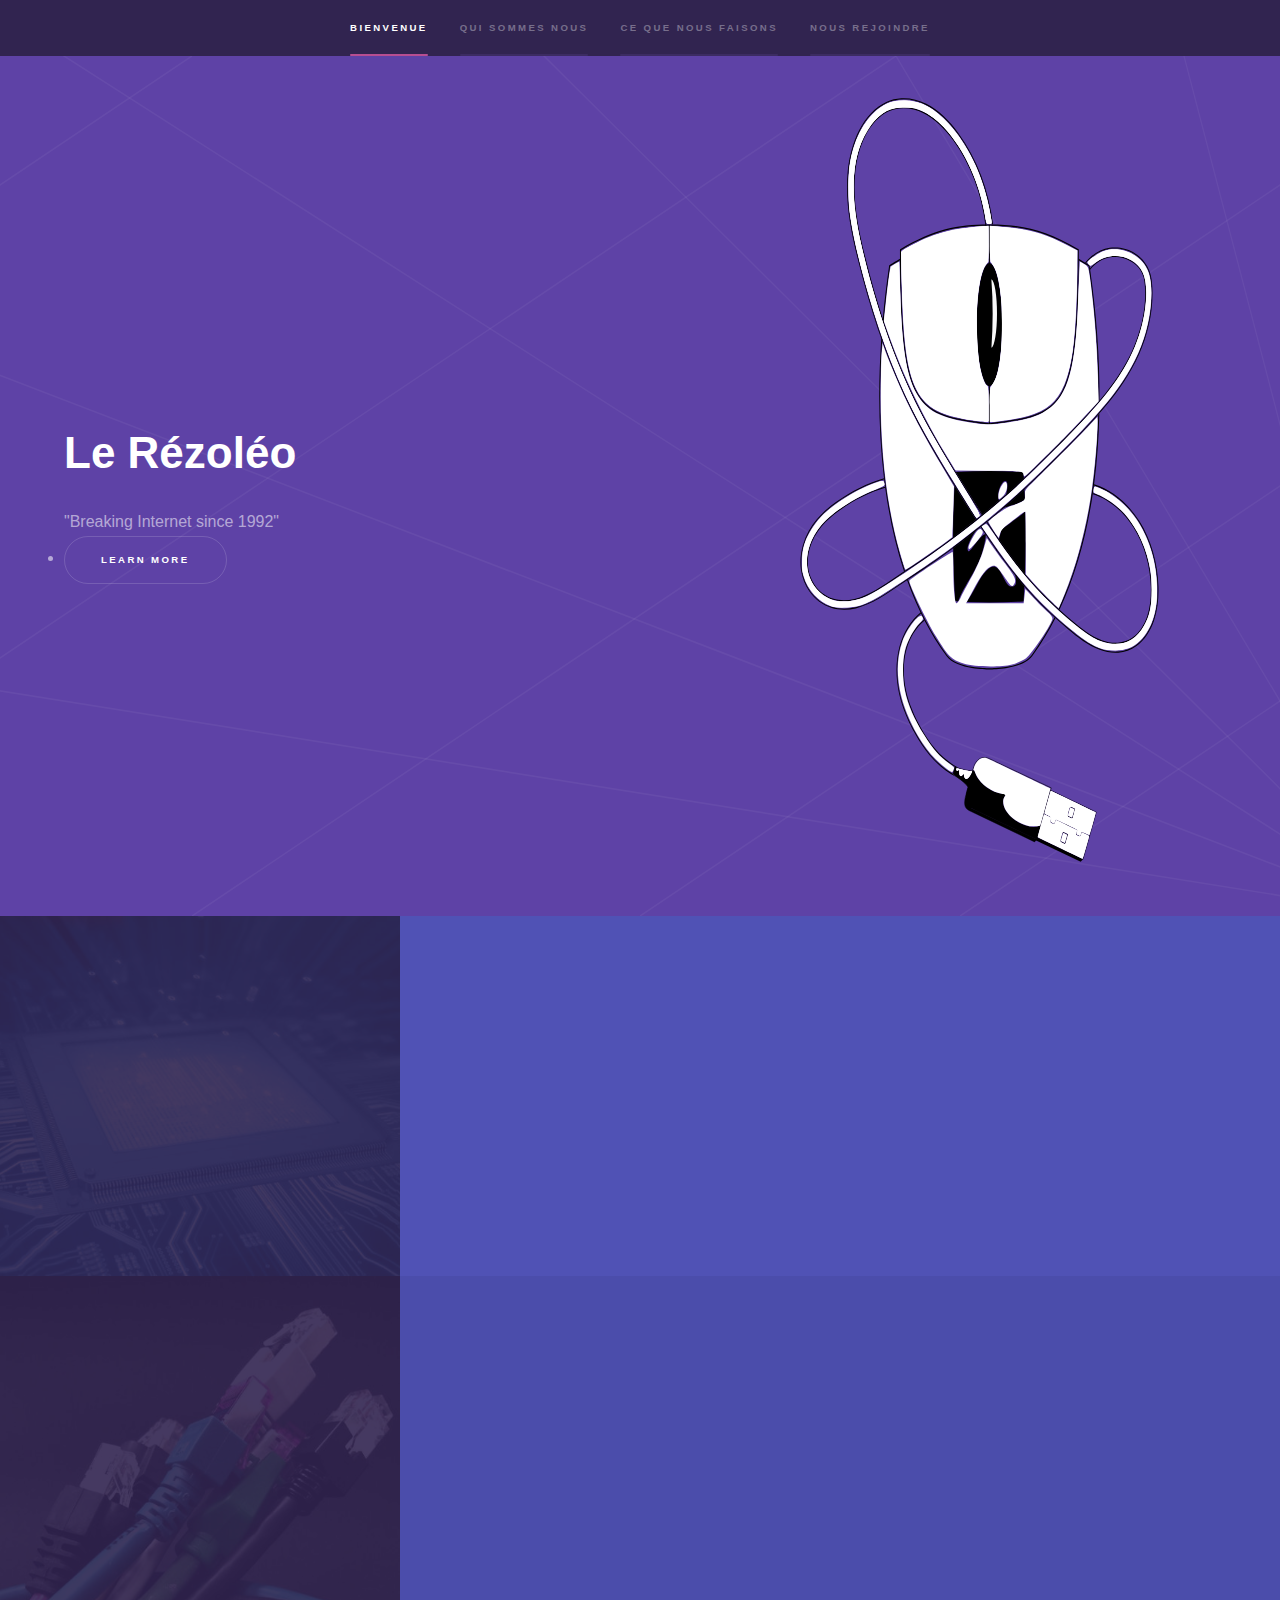
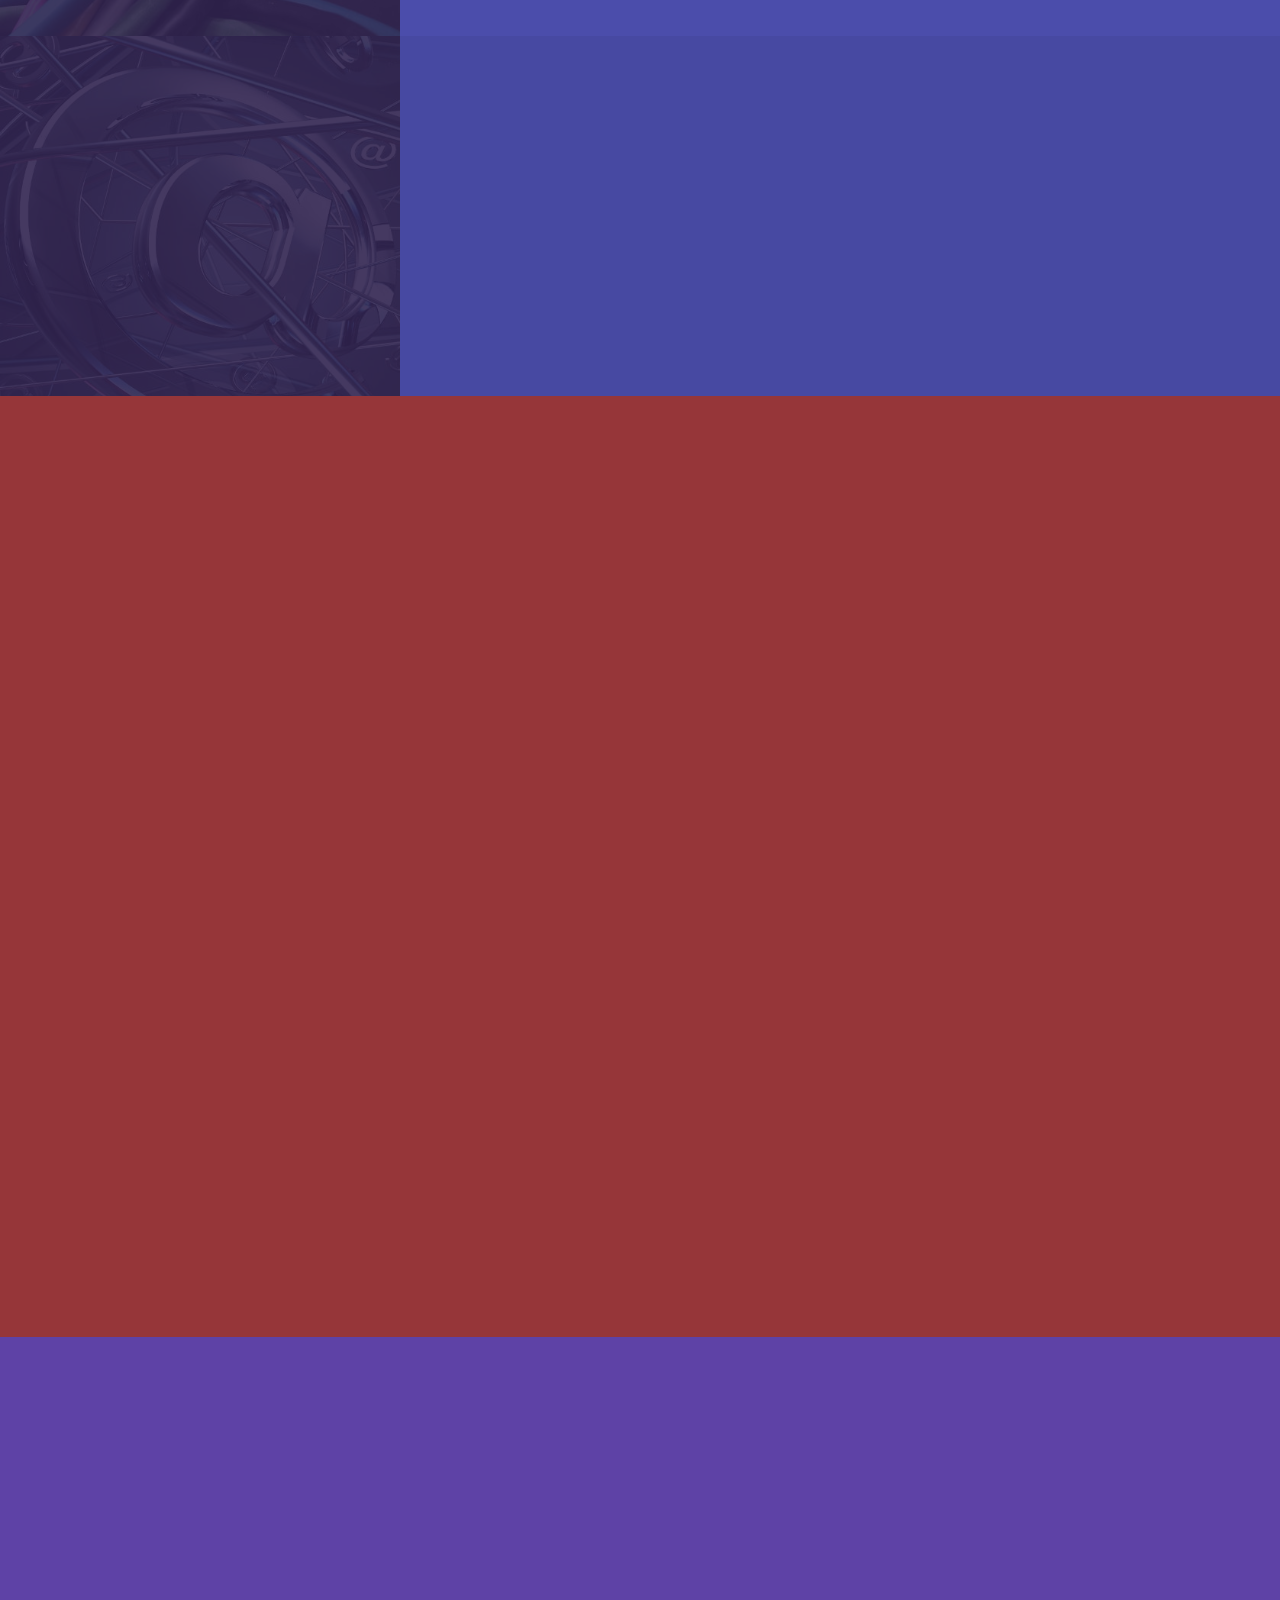
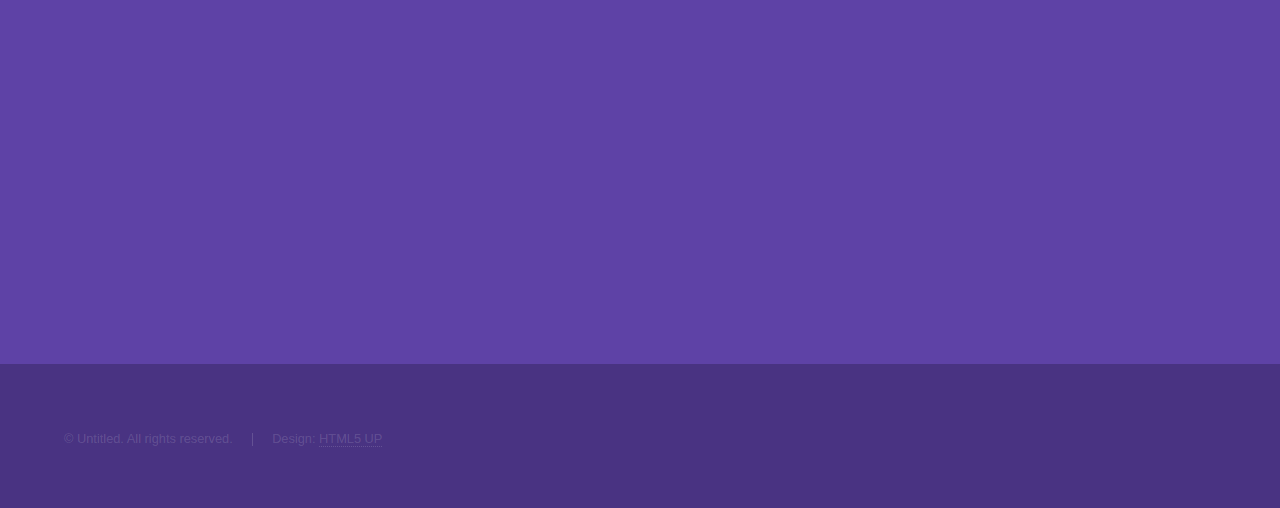
==== index.html @ 9aeca1bb "First commit" ====
<!DOCTYPE HTML>
<!--
	Hyperspace by HTML5 UP
	html5up.net | @ajlkn
	Free for personal and commercial use under the CCA 3.0 license (html5up.net/license)
-->
<html>
	<head>
		<title>Le Rézoléo</title>
		<meta charset="utf-8" />
		<meta name="viewport" content="width=device-width, initial-scale=1" />
		<!--[if lte IE 8]><script src="assets/js/ie/html5shiv.js"></script><![endif]-->
		<link rel="stylesheet" href="assets/css/main.css" />
		<!--[if lte IE 9]><link rel="stylesheet" href="assets/css/ie9.css" /><![endif]-->
		<!--[if lte IE 8]><link rel="stylesheet" href="assets/css/ie8.css" /><![endif]-->
	</head>
	<body>

		<!-- Sidebar -->
			<section id="sidebar">
				<div class="inner">
					<nav>
						<ul>
							<li><a href="#intro">Bienvenue</a></li>
							<li><a href="#one">Qui sommes nous</a></li>
							<li><a href="#two">Ce que nous faisons</a></li>
							<li><a href="#three">Nous rejoindre</a></li>
						</ul>
					</nav>
				</div>
			</section>

		<!-- Wrapper -->
			<div id="wrapper">

				<!-- Intro -->
					<section id="intro" class="wrapper style1 fullscreen fade-up">
						<div class="inner">
							<h1>Le Rézoléo</h1>
							"Breaking Internet since 1992"
								<li><a href="#one" class="button scrolly">Learn more</a></li>
							</ul>
						</div>
					</section>

				<!-- One -->
					<section id="one" class="wrapper style2 spotlights">
						<section>
							<a href="#" class="image"><img src="images/pic01.jpg" alt="" data-position="center center" /></a>
							<div class="content">
								<div class="inner">
									<h2>Qui sommes nous</h2>
									<p>Le Rézoléo est l'association qui s'occupe de gérer internet à la résidence Léonard de Vinci. Elle propose de nombreux services pour les centraliens, et de nombreuses formations pour ses membres.</p>
									<ul class="actions">
										<li><a href="#" class="button">Learn more</a></li>
									</ul>
								</div>
							</div>
						</section>
						<section>
							<a href="#" class="image"><img src="images/pic02.jpg" alt="" data-position="top center" /></a>
							<div class="content">
								<div class="inner">
									<h2>Règlement intérieur</h2>
									<p>Lisez notre règlement intérieur !</p>
									<ul class="actions">
										<li><a href="ri.rezoleo.fr" class="button">Learn more</a></li>
									</ul>
								</div>
							</div>
						</section>
						<section>
							<a href="#" class="image"><img src="images/pic03.jpg" alt="" data-position="25% 25%" /></a>
							<div class="content">
								<div class="inner">
									<h2>Abonnement</h2>
									<p>Payez vos cotisations directement via internet. On vous propose de un abonnement à 80€ les 12 mois ou à 8€ par mois.</p>
									<ul class="actions">
										<li><a href="abonnement.rezoleo.fr" class="button">(En construction)</a></li>
									</ul>
								</div>
							</div>
						</section>
					</section>
				<!-- Two -->
					<section id="two" class="wrapper style3 fade-up">
						<div class="inner">
							<h2>Nos services</h2>
							<p>Les nombreux services du Rézoléo.</p>
							<div class="features">
								<section>
									<span class="icon major fa-code"></span>
									<h3>Hébergement Web</h3>
									<p>Que ce soit un site personnel, pour une association, pour une liste, ou pour un projet, le Rézoléo te propose un hébergement web gratuit aux centraliens.</p>
								</section>
								<section>
									<span class="icon major fa-lock"></span>
									<h3>Télévision via Internet</h3>
									<p>Tu peux regarder la télévision dans la résidence directement depuis ton ordinateur relié à internet.</p>
								</section>
								<section>
									<span class="icon major fa-cog"></span>
									<h3>Le Vinci</h3>
									<p>Le Vinci est le système de partage de fichier entre les résidents.</p>
								</section>
								<section>
									<span class="icon major fa-desktop"></span>
									<h3>Réparation d'ordinateur</h3>
									<p>Si tu as des problèmes d'ordinateur, passe au local, on pourra te diagnostiquer ton problème gratuitement.</p>
								</section>
								<section>
									<span class="icon major fa-chain"></span>
									<h3>Les mailings-list</h3>
									<p>Pour que la comm' passe bien, on permet aux associations de créer et gérer leur liste de diffusion. </p>
								</section>
                                <section>
                                    <span class="icon major fa-chain"></span>
                                    <h3>Le poly</h3>
                                    <p>Quelque soit le service que vous voulez utiliser il est documenté sur le poly</p>
                                </section>
							</div>
							<ul class="actions">
								<li><a href="poly.rezoleo.fr<" class="button">Tutoriaux</a></li>
							</ul>
						</div>
					</section>

				<!-- Three -->
					<section id="three" class="wrapper style1 fade-up">
						<div class="inner">
							<h2>Nous rejoindre</h2>
							<p>Nos réunions se déroulent tous les jeudi à 18h30 au local rézo.</p>
							<div class="split style1">
								<section>
									<form method="post" action="#">
										<div class="field half first">
											<label for="name">Name</label>
											<input type="text" name="name" id="name" />
										</div>
										<div class="field half">
											<label for="email">Email</label>
											<input type="text" name="email" id="email" />
										</div>
										<div class="field">
											<label for="message">Message</label>
											<textarea name="message" id="message" rows="5"></textarea>
										</div>
										<ul class="actions">
											<li><a href="" class="button submit">Send Message</a></li>
										</ul>
									</form>
								</section>
								<section>
									<ul class="contact">
										<li>
											<h3>Address</h3>
											<span>Résidence Léonard de Vinci<br />
											Avenue Paul Langevin<br />
											59650 Villeneuve d'Ascq</span>
										</li>
										<li>
											<h3>Email</h3>
											<a href="#">contact@rezoleo.fr</a>
										</li>
										<li>
											<h3>Social</h3>
											<ul class="icons">
												<li><a href="https://twitter.com/rezoleo_ecl" class="fa-twitter"><span class="label">Twitter</span></a></li>
												<li><a href="#" class="fa-facebook"><span class="label">Facebook</span></a></li>
												<li><a href="https://github.com/rezoleo/" class="fa-github"><span class="label">GitHub</span></a></li>
											</ul>
										</li>
									</ul>
								</section>
							</div>
						</div>
					</section>

			</div>

		<!-- Footer -->
			<footer id="footer" class="wrapper style1-alt">
				<div class="inner">
					<ul class="menu">
						<li>&copy; Untitled. All rights reserved.</li><li>Design: <a href="http://html5up.net">HTML5 UP</a></li>
					</ul>
				</div>
			</footer>

		<!-- Scripts -->
			<script src="assets/js/jquery.min.js"></script>
			<script src="assets/js/jquery.scrollex.min.js"></script>
			<script src="assets/js/jquery.scrolly.min.js"></script>
			<script src="assets/js/skel.min.js"></script>
			<script src="assets/js/util.js"></script>
			<!--[if lte IE 8]><script src="assets/js/ie/respond.min.js"></script><![endif]-->
			<script src="assets/js/main.js"></script>

	</body>
</html>
---- assets/css/main.css ----
@import url(font-awesome.min.css);

/*
	Hyperspace by HTML5 UP
	html5up.net | @ajlkn
	Free for personal and commercial use under the CCA 3.0 license (html5up.net/license)
*/

/* Reset */

	html, body, div, span, applet, object, iframe, h1, h2, h3, h4, h5, h6, p, blockquote, pre, a, abbr, acronym, address, big, cite, code, del, dfn, em, img, ins, kbd, q, s, samp, small, strike, strong, sub, sup, tt, var, b, u, i, center, dl, dt, dd, ol, ul, li, fieldset, form, label, legend, table, caption, tbody, tfoot, thead, tr, th, td, article, aside, canvas, details, embed, figure, figcaption, footer, header, hgroup, menu, nav, output, ruby, section, summary, time, mark, audio, video {
		margin: 0;
		padding: 0;
		border: 0;
		font-size: 100%;
		font: inherit;
		vertical-align: baseline;
	}

	article, aside, details, figcaption, figure, footer, header, hgroup, menu, nav, section {
		display: block;
	}

	body {
		line-height: 1;
	}

	ol, ul {
		list-style: none;
	}

	blockquote, q {
		quotes: none;
	}

	blockquote:before, blockquote:after, q:before, q:after {
		content: '';
		content: none;
	}

	table {
		border-collapse: collapse;
		border-spacing: 0;
	}

	body {
		-webkit-text-size-adjust: none;
	}

/* Box Model */

	*, *:before, *:after {
		-moz-box-sizing: border-box;
		-webkit-box-sizing: border-box;
		box-sizing: border-box;
	}

/* Grid */

	.row {
		border-bottom: solid 1px transparent;
		-moz-box-sizing: border-box;
		-webkit-box-sizing: border-box;
		box-sizing: border-box;
	}

	.row > * {
		float: left;
		-moz-box-sizing: border-box;
		-webkit-box-sizing: border-box;
		box-sizing: border-box;
	}

	.row:after, .row:before {
		content: '';
		display: block;
		clear: both;
		height: 0;
	}

	.row.uniform > * > :first-child {
		margin-top: 0;
	}

	.row.uniform > * > :last-child {
		margin-bottom: 0;
	}

	.row.\30 \25 > * {
		padding: 0 0 0 0em;
	}

	.row.\30 \25 {
		margin: 0 0 -1px 0em;
	}

	.row.uniform.\30 \25 > * {
		padding: 0em 0 0 0em;
	}

	.row.uniform.\30 \25 {
		margin: 0em 0 -1px 0em;
	}

	.row > * {
		padding: 0 0 0 1.5em;
	}

	.row {
		margin: 0 0 -1px -1.5em;
	}

	.row.uniform > * {
		padding: 1.5em 0 0 1.5em;
	}

	.row.uniform {
		margin: -1.5em 0 -1px -1.5em;
	}

	.row.\32 00\25 > * {
		padding: 0 0 0 3em;
	}

	.row.\32 00\25 {
		margin: 0 0 -1px -3em;
	}

	.row.uniform.\32 00\25 > * {
		padding: 3em 0 0 3em;
	}

	.row.uniform.\32 00\25 {
		margin: -3em 0 -1px -3em;
	}

	.row.\31 50\25 > * {
		padding: 0 0 0 2.25em;
	}

	.row.\31 50\25 {
		margin: 0 0 -1px -2.25em;
	}

	.row.uniform.\31 50\25 > * {
		padding: 2.25em 0 0 2.25em;
	}

	.row.uniform.\31 50\25 {
		margin: -2.25em 0 -1px -2.25em;
	}

	.row.\35 0\25 > * {
		padding: 0 0 0 0.75em;
	}

	.row.\35 0\25 {
		margin: 0 0 -1px -0.75em;
	}

	.row.uniform.\35 0\25 > * {
		padding: 0.75em 0 0 0.75em;
	}

	.row.uniform.\35 0\25 {
		margin: -0.75em 0 -1px -0.75em;
	}

	.row.\32 5\25 > * {
		padding: 0 0 0 0.375em;
	}

	.row.\32 5\25 {
		margin: 0 0 -1px -0.375em;
	}

	.row.uniform.\32 5\25 > * {
		padding: 0.375em 0 0 0.375em;
	}

	.row.uniform.\32 5\25 {
		margin: -0.375em 0 -1px -0.375em;
	}

	.\31 2u, .\31 2u\24 {
		width: 100%;
		clear: none;
		margin-left: 0;
	}

	.\31 1u, .\31 1u\24 {
		width: 91.6666666667%;
		clear: none;
		margin-left: 0;
	}

	.\31 0u, .\31 0u\24 {
		width: 83.3333333333%;
		clear: none;
		margin-left: 0;
	}

	.\39 u, .\39 u\24 {
		width: 75%;
		clear: none;
		margin-left: 0;
	}

	.\38 u, .\38 u\24 {
		width: 66.6666666667%;
		clear: none;
		margin-left: 0;
	}

	.\37 u, .\37 u\24 {
		width: 58.3333333333%;
		clear: none;
		margin-left: 0;
	}

	.\36 u, .\36 u\24 {
		width: 50%;
		clear: none;
		margin-left: 0;
	}

	.\35 u, .\35 u\24 {
		width: 41.6666666667%;
		clear: none;
		margin-left: 0;
	}

	.\34 u, .\34 u\24 {
		width: 33.3333333333%;
		clear: none;
		margin-left: 0;
	}

	.\33 u, .\33 u\24 {
		width: 25%;
		clear: none;
		margin-left: 0;
	}

	.\32 u, .\32 u\24 {
		width: 16.6666666667%;
		clear: none;
		margin-left: 0;
	}

	.\31 u, .\31 u\24 {
		width: 8.3333333333%;
		clear: none;
		margin-left: 0;
	}

	.\31 2u\24 + *,
	.\31 1u\24 + *,
	.\31 0u\24 + *,
	.\39 u\24 + *,
	.\38 u\24 + *,
	.\37 u\24 + *,
	.\36 u\24 + *,
	.\35 u\24 + *,
	.\34 u\24 + *,
	.\33 u\24 + *,
	.\32 u\24 + *,
	.\31 u\24 + * {
		clear: left;
	}

	.\-11u {
		margin-left: 91.66667%;
	}

	.\-10u {
		margin-left: 83.33333%;
	}

	.\-9u {
		margin-left: 75%;
	}

	.\-8u {
		margin-left: 66.66667%;
	}

	.\-7u {
		margin-left: 58.33333%;
	}

	.\-6u {
		margin-left: 50%;
	}

	.\-5u {
		margin-left: 41.66667%;
	}

	.\-4u {
		margin-left: 33.33333%;
	}

	.\-3u {
		margin-left: 25%;
	}

	.\-2u {
		margin-left: 16.66667%;
	}

	.\-1u {
		margin-left: 8.33333%;
	}

	@media screen and (max-width: 1680px) {

		.row > * {
			padding: 0 0 0 1.5em;
		}

		.row {
			margin: 0 0 -1px -1.5em;
		}

		.row.uniform > * {
			padding: 1.5em 0 0 1.5em;
		}

		.row.uniform {
			margin: -1.5em 0 -1px -1.5em;
		}

		.row.\32 00\25 > * {
			padding: 0 0 0 3em;
		}

		.row.\32 00\25 {
			margin: 0 0 -1px -3em;
		}

		.row.uniform.\32 00\25 > * {
			padding: 3em 0 0 3em;
		}

		.row.uniform.\32 00\25 {
			margin: -3em 0 -1px -3em;
		}

		.row.\31 50\25 > * {
			padding: 0 0 0 2.25em;
		}

		.row.\31 50\25 {
			margin: 0 0 -1px -2.25em;
		}

		.row.uniform.\31 50\25 > * {
			padding: 2.25em 0 0 2.25em;
		}

		.row.uniform.\31 50\25 {
			margin: -2.25em 0 -1px -2.25em;
		}

		.row.\35 0\25 > * {
			padding: 0 0 0 0.75em;
		}

		.row.\35 0\25 {
			margin: 0 0 -1px -0.75em;
		}

		.row.uniform.\35 0\25 > * {
			padding: 0.75em 0 0 0.75em;
		}

		.row.uniform.\35 0\25 {
			margin: -0.75em 0 -1px -0.75em;
		}

		.row.\32 5\25 > * {
			padding: 0 0 0 0.375em;
		}

		.row.\32 5\25 {
			margin: 0 0 -1px -0.375em;
		}

		.row.uniform.\32 5\25 > * {
			padding: 0.375em 0 0 0.375em;
		}

		.row.uniform.\32 5\25 {
			margin: -0.375em 0 -1px -0.375em;
		}

		.\31 2u\28xlarge\29, .\31 2u\24\28xlarge\29 {
			width: 100%;
			clear: none;
			margin-left: 0;
		}

		.\31 1u\28xlarge\29, .\31 1u\24\28xlarge\29 {
			width: 91.6666666667%;
			clear: none;
			margin-left: 0;
		}

		.\31 0u\28xlarge\29, .\31 0u\24\28xlarge\29 {
			width: 83.3333333333%;
			clear: none;
			margin-left: 0;
		}

		.\39 u\28xlarge\29, .\39 u\24\28xlarge\29 {
			width: 75%;
			clear: none;
			margin-left: 0;
		}

		.\38 u\28xlarge\29, .\38 u\24\28xlarge\29 {
			width: 66.6666666667%;
			clear: none;
			margin-left: 0;
		}

		.\37 u\28xlarge\29, .\37 u\24\28xlarge\29 {
			width: 58.3333333333%;
			clear: none;
			margin-left: 0;
		}

		.\36 u\28xlarge\29, .\36 u\24\28xlarge\29 {
			width: 50%;
			clear: none;
			margin-left: 0;
		}

		.\35 u\28xlarge\29, .\35 u\24\28xlarge\29 {
			width: 41.6666666667%;
			clear: none;
			margin-left: 0;
		}

		.\34 u\28xlarge\29, .\34 u\24\28xlarge\29 {
			width: 33.3333333333%;
			clear: none;
			margin-left: 0;
		}

		.\33 u\28xlarge\29, .\33 u\24\28xlarge\29 {
			width: 25%;
			clear: none;
			margin-left: 0;
		}

		.\32 u\28xlarge\29, .\32 u\24\28xlarge\29 {
			width: 16.6666666667%;
			clear: none;
			margin-left: 0;
		}

		.\31 u\28xlarge\29, .\31 u\24\28xlarge\29 {
			width: 8.3333333333%;
			clear: none;
			margin-left: 0;
		}

		.\31 2u\24\28xlarge\29 + *,
		.\31 1u\24\28xlarge\29 + *,
		.\31 0u\24\28xlarge\29 + *,
		.\39 u\24\28xlarge\29 + *,
		.\38 u\24\28xlarge\29 + *,
		.\37 u\24\28xlarge\29 + *,
		.\36 u\24\28xlarge\29 + *,
		.\35 u\24\28xlarge\29 + *,
		.\34 u\24\28xlarge\29 + *,
		.\33 u\24\28xlarge\29 + *,
		.\32 u\24\28xlarge\29 + *,
		.\31 u\24\28xlarge\29 + * {
			clear: left;
		}

		.\-11u\28xlarge\29 {
			margin-left: 91.66667%;
		}

		.\-10u\28xlarge\29 {
			margin-left: 83.33333%;
		}

		.\-9u\28xlarge\29 {
			margin-left: 75%;
		}

		.\-8u\28xlarge\29 {
			margin-left: 66.66667%;
		}

		.\-7u\28xlarge\29 {
			margin-left: 58.33333%;
		}

		.\-6u\28xlarge\29 {
			margin-left: 50%;
		}

		.\-5u\28xlarge\29 {
			margin-left: 41.66667%;
		}

		.\-4u\28xlarge\29 {
			margin-left: 33.33333%;
		}

		.\-3u\28xlarge\29 {
			margin-left: 25%;
		}

		.\-2u\28xlarge\29 {
			margin-left: 16.66667%;
		}

		.\-1u\28xlarge\29 {
			margin-left: 8.33333%;
		}

	}

	@media screen and (max-width: 1280px) {

		.row > * {
			padding: 0 0 0 1.5em;
		}

		.row {
			margin: 0 0 -1px -1.5em;
		}

		.row.uniform > * {
			padding: 1.5em 0 0 1.5em;
		}

		.row.uniform {
			margin: -1.5em 0 -1px -1.5em;
		}

		.row.\32 00\25 > * {
			padding: 0 0 0 3em;
		}

		.row.\32 00\25 {
			margin: 0 0 -1px -3em;
		}

		.row.uniform.\32 00\25 > * {
			padding: 3em 0 0 3em;
		}

		.row.uniform.\32 00\25 {
			margin: -3em 0 -1px -3em;
		}

		.row.\31 50\25 > * {
			padding: 0 0 0 2.25em;
		}

		.row.\31 50\25 {
			margin: 0 0 -1px -2.25em;
		}

		.row.uniform.\31 50\25 > * {
			padding: 2.25em 0 0 2.25em;
		}

		.row.uniform.\31 50\25 {
			margin: -2.25em 0 -1px -2.25em;
		}

		.row.\35 0\25 > * {
			padding: 0 0 0 0.75em;
		}

		.row.\35 0\25 {
			margin: 0 0 -1px -0.75em;
		}

		.row.uniform.\35 0\25 > * {
			padding: 0.75em 0 0 0.75em;
		}

		.row.uniform.\35 0\25 {
			margin: -0.75em 0 -1px -0.75em;
		}

		.row.\32 5\25 > * {
			padding: 0 0 0 0.375em;
		}

		.row.\32 5\25 {
			margin: 0 0 -1px -0.375em;
		}

		.row.uniform.\32 5\25 > * {
			padding: 0.375em 0 0 0.375em;
		}

		.row.uniform.\32 5\25 {
			margin: -0.375em 0 -1px -0.375em;
		}

		.\31 2u\28large\29, .\31 2u\24\28large\29 {
			width: 100%;
			clear: none;
			margin-left: 0;
		}

		.\31 1u\28large\29, .\31 1u\24\28large\29 {
			width: 91.6666666667%;
			clear: none;
			margin-left: 0;
		}

		.\31 0u\28large\29, .\31 0u\24\28large\29 {
			width: 83.3333333333%;
			clear: none;
			margin-left: 0;
		}

		.\39 u\28large\29, .\39 u\24\28large\29 {
			width: 75%;
			clear: none;
			margin-left: 0;
		}

		.\38 u\28large\29, .\38 u\24\28large\29 {
			width: 66.6666666667%;
			clear: none;
			margin-left: 0;
		}

		.\37 u\28large\29, .\37 u\24\28large\29 {
			width: 58.3333333333%;
			clear: none;
			margin-left: 0;
		}

		.\36 u\28large\29, .\36 u\24\28large\29 {
			width: 50%;
			clear: none;
			margin-left: 0;
		}

		.\35 u\28large\29, .\35 u\24\28large\29 {
			width: 41.6666666667%;
			clear: none;
			margin-left: 0;
		}

		.\34 u\28large\29, .\34 u\24\28large\29 {
			width: 33.3333333333%;
			clear: none;
			margin-left: 0;
		}

		.\33 u\28large\29, .\33 u\24\28large\29 {
			width: 25%;
			clear: none;
			margin-left: 0;
		}

		.\32 u\28large\29, .\32 u\24\28large\29 {
			width: 16.6666666667%;
			clear: none;
			margin-left: 0;
		}

		.\31 u\28large\29, .\31 u\24\28large\29 {
			width: 8.3333333333%;
			clear: none;
			margin-left: 0;
		}

		.\31 2u\24\28large\29 + *,
		.\31 1u\24\28large\29 + *,
		.\31 0u\24\28large\29 + *,
		.\39 u\24\28large\29 + *,
		.\38 u\24\28large\29 + *,
		.\37 u\24\28large\29 + *,
		.\36 u\24\28large\29 + *,
		.\35 u\24\28large\29 + *,
		.\34 u\24\28large\29 + *,
		.\33 u\24\28large\29 + *,
		.\32 u\24\28large\29 + *,
		.\31 u\24\28large\29 + * {
			clear: left;
		}

		.\-11u\28large\29 {
			margin-left: 91.66667%;
		}

		.\-10u\28large\29 {
			margin-left: 83.33333%;
		}

		.\-9u\28large\29 {
			margin-left: 75%;
		}

		.\-8u\28large\29 {
			margin-left: 66.66667%;
		}

		.\-7u\28large\29 {
			margin-left: 58.33333%;
		}

		.\-6u\28large\29 {
			margin-left: 50%;
		}

		.\-5u\28large\29 {
			margin-left: 41.66667%;
		}

		.\-4u\28large\29 {
			margin-left: 33.33333%;
		}

		.\-3u\28large\29 {
			margin-left: 25%;
		}

		.\-2u\28large\29 {
			margin-left: 16.66667%;
		}

		.\-1u\28large\29 {
			margin-left: 8.33333%;
		}

	}

	@media screen and (max-width: 980px) {

		.row > * {
			padding: 0 0 0 1.5em;
		}

		.row {
			margin: 0 0 -1px -1.5em;
		}

		.row.uniform > * {
			padding: 1.5em 0 0 1.5em;
		}

		.row.uniform {
			margin: -1.5em 0 -1px -1.5em;
		}

		.row.\32 00\25 > * {
			padding: 0 0 0 3em;
		}

		.row.\32 00\25 {
			margin: 0 0 -1px -3em;
		}

		.row.uniform.\32 00\25 > * {
			padding: 3em 0 0 3em;
		}

		.row.uniform.\32 00\25 {
			margin: -3em 0 -1px -3em;
		}

		.row.\31 50\25 > * {
			padding: 0 0 0 2.25em;
		}

		.row.\31 50\25 {
			margin: 0 0 -1px -2.25em;
		}

		.row.uniform.\31 50\25 > * {
			padding: 2.25em 0 0 2.25em;
		}

		.row.uniform.\31 50\25 {
			margin: -2.25em 0 -1px -2.25em;
		}

		.row.\35 0\25 > * {
			padding: 0 0 0 0.75em;
		}

		.row.\35 0\25 {
			margin: 0 0 -1px -0.75em;
		}

		.row.uniform.\35 0\25 > * {
			padding: 0.75em 0 0 0.75em;
		}

		.row.uniform.\35 0\25 {
			margin: -0.75em 0 -1px -0.75em;
		}

		.row.\32 5\25 > * {
			padding: 0 0 0 0.375em;
		}

		.row.\32 5\25 {
			margin: 0 0 -1px -0.375em;
		}

		.row.uniform.\32 5\25 > * {
			padding: 0.375em 0 0 0.375em;
		}

		.row.uniform.\32 5\25 {
			margin: -0.375em 0 -1px -0.375em;
		}

		.\31 2u\28medium\29, .\31 2u\24\28medium\29 {
			width: 100%;
			clear: none;
			margin-left: 0;
		}

		.\31 1u\28medium\29, .\31 1u\24\28medium\29 {
			width: 91.6666666667%;
			clear: none;
			margin-left: 0;
		}

		.\31 0u\28medium\29, .\31 0u\24\28medium\29 {
			width: 83.3333333333%;
			clear: none;
			margin-left: 0;
		}

		.\39 u\28medium\29, .\39 u\24\28medium\29 {
			width: 75%;
			clear: none;
			margin-left: 0;
		}

		.\38 u\28medium\29, .\38 u\24\28medium\29 {
			width: 66.6666666667%;
			clear: none;
			margin-left: 0;
		}

		.\37 u\28medium\29, .\37 u\24\28medium\29 {
			width: 58.3333333333%;
			clear: none;
			margin-left: 0;
		}

		.\36 u\28medium\29, .\36 u\24\28medium\29 {
			width: 50%;
			clear: none;
			margin-left: 0;
		}

		.\35 u\28medium\29, .\35 u\24\28medium\29 {
			width: 41.6666666667%;
			clear: none;
			margin-left: 0;
		}

		.\34 u\28medium\29, .\34 u\24\28medium\29 {
			width: 33.3333333333%;
			clear: none;
			margin-left: 0;
		}

		.\33 u\28medium\29, .\33 u\24\28medium\29 {
			width: 25%;
			clear: none;
			margin-left: 0;
		}

		.\32 u\28medium\29, .\32 u\24\28medium\29 {
			width: 16.6666666667%;
			clear: none;
			margin-left: 0;
		}

		.\31 u\28medium\29, .\31 u\24\28medium\29 {
			width: 8.3333333333%;
			clear: none;
			margin-left: 0;
		}

		.\31 2u\24\28medium\29 + *,
		.\31 1u\24\28medium\29 + *,
		.\31 0u\24\28medium\29 + *,
		.\39 u\24\28medium\29 + *,
		.\38 u\24\28medium\29 + *,
		.\37 u\24\28medium\29 + *,
		.\36 u\24\28medium\29 + *,
		.\35 u\24\28medium\29 + *,
		.\34 u\24\28medium\29 + *,
		.\33 u\24\28medium\29 + *,
		.\32 u\24\28medium\29 + *,
		.\31 u\24\28medium\29 + * {
			clear: left;
		}

		.\-11u\28medium\29 {
			margin-left: 91.66667%;
		}

		.\-10u\28medium\29 {
			margin-left: 83.33333%;
		}

		.\-9u\28medium\29 {
			margin-left: 75%;
		}

		.\-8u\28medium\29 {
			margin-left: 66.66667%;
		}

		.\-7u\28medium\29 {
			margin-left: 58.33333%;
		}

		.\-6u\28medium\29 {
			margin-left: 50%;
		}

		.\-5u\28medium\29 {
			margin-left: 41.66667%;
		}

		.\-4u\28medium\29 {
			margin-left: 33.33333%;
		}

		.\-3u\28medium\29 {
			margin-left: 25%;
		}

		.\-2u\28medium\29 {
			margin-left: 16.66667%;
		}

		.\-1u\28medium\29 {
			margin-left: 8.33333%;
		}

	}

	@media screen and (max-width: 736px) {

		.row > * {
			padding: 0 0 0 1.5em;
		}

		.row {
			margin: 0 0 -1px -1.5em;
		}

		.row.uniform > * {
			padding: 1.5em 0 0 1.5em;
		}

		.row.uniform {
			margin: -1.5em 0 -1px -1.5em;
		}

		.row.\32 00\25 > * {
			padding: 0 0 0 3em;
		}

		.row.\32 00\25 {
			margin: 0 0 -1px -3em;
		}

		.row.uniform.\32 00\25 > * {
			padding: 3em 0 0 3em;
		}

		.row.uniform.\32 00\25 {
			margin: -3em 0 -1px -3em;
		}

		.row.\31 50\25 > * {
			padding: 0 0 0 2.25em;
		}

		.row.\31 50\25 {
			margin: 0 0 -1px -2.25em;
		}

		.row.uniform.\31 50\25 > * {
			padding: 2.25em 0 0 2.25em;
		}

		.row.uniform.\31 50\25 {
			margin: -2.25em 0 -1px -2.25em;
		}

		.row.\35 0\25 > * {
			padding: 0 0 0 0.75em;
		}

		.row.\35 0\25 {
			margin: 0 0 -1px -0.75em;
		}

		.row.uniform.\35 0\25 > * {
			padding: 0.75em 0 0 0.75em;
		}

		.row.uniform.\35 0\25 {
			margin: -0.75em 0 -1px -0.75em;
		}

		.row.\32 5\25 > * {
			padding: 0 0 0 0.375em;
		}

		.row.\32 5\25 {
			margin: 0 0 -1px -0.375em;
		}

		.row.uniform.\32 5\25 > * {
			padding: 0.375em 0 0 0.375em;
		}

		.row.uniform.\32 5\25 {
			margin: -0.375em 0 -1px -0.375em;
		}

		.\31 2u\28small\29, .\31 2u\24\28small\29 {
			width: 100%;
			clear: none;
			margin-left: 0;
		}

		.\31 1u\28small\29, .\31 1u\24\28small\29 {
			width: 91.6666666667%;
			clear: none;
			margin-left: 0;
		}

		.\31 0u\28small\29, .\31 0u\24\28small\29 {
			width: 83.3333333333%;
			clear: none;
			margin-left: 0;
		}

		.\39 u\28small\29, .\39 u\24\28small\29 {
			width: 75%;
			clear: none;
			margin-left: 0;
		}

		.\38 u\28small\29, .\38 u\24\28small\29 {
			width: 66.6666666667%;
			clear: none;
			margin-left: 0;
		}

		.\37 u\28small\29, .\37 u\24\28small\29 {
			width: 58.3333333333%;
			clear: none;
			margin-left: 0;
		}

		.\36 u\28small\29, .\36 u\24\28small\29 {
			width: 50%;
			clear: none;
			margin-left: 0;
		}

		.\35 u\28small\29, .\35 u\24\28small\29 {
			width: 41.6666666667%;
			clear: none;
			margin-left: 0;
		}

		.\34 u\28small\29, .\34 u\24\28small\29 {
			width: 33.3333333333%;
			clear: none;
			margin-left: 0;
		}

		.\33 u\28small\29, .\33 u\24\28small\29 {
			width: 25%;
			clear: none;
			margin-left: 0;
		}

		.\32 u\28small\29, .\32 u\24\28small\29 {
			width: 16.6666666667%;
			clear: none;
			margin-left: 0;
		}

		.\31 u\28small\29, .\31 u\24\28small\29 {
			width: 8.3333333333%;
			clear: none;
			margin-left: 0;
		}

		.\31 2u\24\28small\29 + *,
		.\31 1u\24\28small\29 + *,
		.\31 0u\24\28small\29 + *,
		.\39 u\24\28small\29 + *,
		.\38 u\24\28small\29 + *,
		.\37 u\24\28small\29 + *,
		.\36 u\24\28small\29 + *,
		.\35 u\24\28small\29 + *,
		.\34 u\24\28small\29 + *,
		.\33 u\24\28small\29 + *,
		.\32 u\24\28small\29 + *,
		.\31 u\24\28small\29 + * {
			clear: left;
		}

		.\-11u\28small\29 {
			margin-left: 91.66667%;
		}

		.\-10u\28small\29 {
			margin-left: 83.33333%;
		}

		.\-9u\28small\29 {
			margin-left: 75%;
		}

		.\-8u\28small\29 {
			margin-left: 66.66667%;
		}

		.\-7u\28small\29 {
			margin-left: 58.33333%;
		}

		.\-6u\28small\29 {
			margin-left: 50%;
		}

		.\-5u\28small\29 {
			margin-left: 41.66667%;
		}

		.\-4u\28small\29 {
			margin-left: 33.33333%;
		}

		.\-3u\28small\29 {
			margin-left: 25%;
		}

		.\-2u\28small\29 {
			margin-left: 16.66667%;
		}

		.\-1u\28small\29 {
			margin-left: 8.33333%;
		}

	}

	@media screen and (max-width: 480px) {

		.row > * {
			padding: 0 0 0 1.5em;
		}

		.row {
			margin: 0 0 -1px -1.5em;
		}

		.row.uniform > * {
			padding: 1.5em 0 0 1.5em;
		}

		.row.uniform {
			margin: -1.5em 0 -1px -1.5em;
		}

		.row.\32 00\25 > * {
			padding: 0 0 0 3em;
		}

		.row.\32 00\25 {
			margin: 0 0 -1px -3em;
		}

		.row.uniform.\32 00\25 > * {
			padding: 3em 0 0 3em;
		}

		.row.uniform.\32 00\25 {
			margin: -3em 0 -1px -3em;
		}

		.row.\31 50\25 > * {
			padding: 0 0 0 2.25em;
		}

		.row.\31 50\25 {
			margin: 0 0 -1px -2.25em;
		}

		.row.uniform.\31 50\25 > * {
			padding: 2.25em 0 0 2.25em;
		}

		.row.uniform.\31 50\25 {
			margin: -2.25em 0 -1px -2.25em;
		}

		.row.\35 0\25 > * {
			padding: 0 0 0 0.75em;
		}

		.row.\35 0\25 {
			margin: 0 0 -1px -0.75em;
		}

		.row.uniform.\35 0\25 > * {
			padding: 0.75em 0 0 0.75em;
		}

		.row.uniform.\35 0\25 {
			margin: -0.75em 0 -1px -0.75em;
		}

		.row.\32 5\25 > * {
			padding: 0 0 0 0.375em;
		}

		.row.\32 5\25 {
			margin: 0 0 -1px -0.375em;
		}

		.row.uniform.\32 5\25 > * {
			padding: 0.375em 0 0 0.375em;
		}

		.row.uniform.\32 5\25 {
			margin: -0.375em 0 -1px -0.375em;
		}

		.\31 2u\28xsmall\29, .\31 2u\24\28xsmall\29 {
			width: 100%;
			clear: none;
			margin-left: 0;
		}

		.\31 1u\28xsmall\29, .\31 1u\24\28xsmall\29 {
			width: 91.6666666667%;
			clear: none;
			margin-left: 0;
		}

		.\31 0u\28xsmall\29, .\31 0u\24\28xsmall\29 {
			width: 83.3333333333%;
			clear: none;
			margin-left: 0;
		}

		.\39 u\28xsmall\29, .\39 u\24\28xsmall\29 {
			width: 75%;
			clear: none;
			margin-left: 0;
		}

		.\38 u\28xsmall\29, .\38 u\24\28xsmall\29 {
			width: 66.6666666667%;
			clear: none;
			margin-left: 0;
		}

		.\37 u\28xsmall\29, .\37 u\24\28xsmall\29 {
			width: 58.3333333333%;
			clear: none;
			margin-left: 0;
		}

		.\36 u\28xsmall\29, .\36 u\24\28xsmall\29 {
			width: 50%;
			clear: none;
			margin-left: 0;
		}

		.\35 u\28xsmall\29, .\35 u\24\28xsmall\29 {
			width: 41.6666666667%;
			clear: none;
			margin-left: 0;
		}

		.\34 u\28xsmall\29, .\34 u\24\28xsmall\29 {
			width: 33.3333333333%;
			clear: none;
			margin-left: 0;
		}

		.\33 u\28xsmall\29, .\33 u\24\28xsmall\29 {
			width: 25%;
			clear: none;
			margin-left: 0;
		}

		.\32 u\28xsmall\29, .\32 u\24\28xsmall\29 {
			width: 16.6666666667%;
			clear: none;
			margin-left: 0;
		}

		.\31 u\28xsmall\29, .\31 u\24\28xsmall\29 {
			width: 8.3333333333%;
			clear: none;
			margin-left: 0;
		}

		.\31 2u\24\28xsmall\29 + *,
		.\31 1u\24\28xsmall\29 + *,
		.\31 0u\24\28xsmall\29 + *,
		.\39 u\24\28xsmall\29 + *,
		.\38 u\24\28xsmall\29 + *,
		.\37 u\24\28xsmall\29 + *,
		.\36 u\24\28xsmall\29 + *,
		.\35 u\24\28xsmall\29 + *,
		.\34 u\24\28xsmall\29 + *,
		.\33 u\24\28xsmall\29 + *,
		.\32 u\24\28xsmall\29 + *,
		.\31 u\24\28xsmall\29 + * {
			clear: left;
		}

		.\-11u\28xsmall\29 {
			margin-left: 91.66667%;
		}

		.\-10u\28xsmall\29 {
			margin-left: 83.33333%;
		}

		.\-9u\28xsmall\29 {
			margin-left: 75%;
		}

		.\-8u\28xsmall\29 {
			margin-left: 66.66667%;
		}

		.\-7u\28xsmall\29 {
			margin-left: 58.33333%;
		}

		.\-6u\28xsmall\29 {
			margin-left: 50%;
		}

		.\-5u\28xsmall\29 {
			margin-left: 41.66667%;
		}

		.\-4u\28xsmall\29 {
			margin-left: 33.33333%;
		}

		.\-3u\28xsmall\29 {
			margin-left: 25%;
		}

		.\-2u\28xsmall\29 {
			margin-left: 16.66667%;
		}

		.\-1u\28xsmall\29 {
			margin-left: 8.33333%;
		}

	}

	@media screen and (max-width: 360px) {

		.row > * {
			padding: 0 0 0 1.5em;
		}

		.row {
			margin: 0 0 -1px -1.5em;
		}

		.row.uniform > * {
			padding: 1.5em 0 0 1.5em;
		}

		.row.uniform {
			margin: -1.5em 0 -1px -1.5em;
		}

		.row.\32 00\25 > * {
			padding: 0 0 0 3em;
		}

		.row.\32 00\25 {
			margin: 0 0 -1px -3em;
		}

		.row.uniform.\32 00\25 > * {
			padding: 3em 0 0 3em;
		}

		.row.uniform.\32 00\25 {
			margin: -3em 0 -1px -3em;
		}

		.row.\31 50\25 > * {
			padding: 0 0 0 2.25em;
		}

		.row.\31 50\25 {
			margin: 0 0 -1px -2.25em;
		}

		.row.uniform.\31 50\25 > * {
			padding: 2.25em 0 0 2.25em;
		}

		.row.uniform.\31 50\25 {
			margin: -2.25em 0 -1px -2.25em;
		}

		.row.\35 0\25 > * {
			padding: 0 0 0 0.75em;
		}

		.row.\35 0\25 {
			margin: 0 0 -1px -0.75em;
		}

		.row.uniform.\35 0\25 > * {
			padding: 0.75em 0 0 0.75em;
		}

		.row.uniform.\35 0\25 {
			margin: -0.75em 0 -1px -0.75em;
		}

		.row.\32 5\25 > * {
			padding: 0 0 0 0.375em;
		}

		.row.\32 5\25 {
			margin: 0 0 -1px -0.375em;
		}

		.row.uniform.\32 5\25 > * {
			padding: 0.375em 0 0 0.375em;
		}

		.row.uniform.\32 5\25 {
			margin: -0.375em 0 -1px -0.375em;
		}

		.\31 2u\28xxsmall\29, .\31 2u\24\28xxsmall\29 {
			width: 100%;
			clear: none;
			margin-left: 0;
		}

		.\31 1u\28xxsmall\29, .\31 1u\24\28xxsmall\29 {
			width: 91.6666666667%;
			clear: none;
			margin-left: 0;
		}

		.\31 0u\28xxsmall\29, .\31 0u\24\28xxsmall\29 {
			width: 83.3333333333%;
			clear: none;
			margin-left: 0;
		}

		.\39 u\28xxsmall\29, .\39 u\24\28xxsmall\29 {
			width: 75%;
			clear: none;
			margin-left: 0;
		}

		.\38 u\28xxsmall\29, .\38 u\24\28xxsmall\29 {
			width: 66.6666666667%;
			clear: none;
			margin-left: 0;
		}

		.\37 u\28xxsmall\29, .\37 u\24\28xxsmall\29 {
			width: 58.3333333333%;
			clear: none;
			margin-left: 0;
		}

		.\36 u\28xxsmall\29, .\36 u\24\28xxsmall\29 {
			width: 50%;
			clear: none;
			margin-left: 0;
		}

		.\35 u\28xxsmall\29, .\35 u\24\28xxsmall\29 {
			width: 41.6666666667%;
			clear: none;
			margin-left: 0;
		}

		.\34 u\28xxsmall\29, .\34 u\24\28xxsmall\29 {
			width: 33.3333333333%;
			clear: none;
			margin-left: 0;
		}

		.\33 u\28xxsmall\29, .\33 u\24\28xxsmall\29 {
			width: 25%;
			clear: none;
			margin-left: 0;
		}

		.\32 u\28xxsmall\29, .\32 u\24\28xxsmall\29 {
			width: 16.6666666667%;
			clear: none;
			margin-left: 0;
		}

		.\31 u\28xxsmall\29, .\31 u\24\28xxsmall\29 {
			width: 8.3333333333%;
			clear: none;
			margin-left: 0;
		}

		.\31 2u\24\28xxsmall\29 + *,
		.\31 1u\24\28xxsmall\29 + *,
		.\31 0u\24\28xxsmall\29 + *,
		.\39 u\24\28xxsmall\29 + *,
		.\38 u\24\28xxsmall\29 + *,
		.\37 u\24\28xxsmall\29 + *,
		.\36 u\24\28xxsmall\29 + *,
		.\35 u\24\28xxsmall\29 + *,
		.\34 u\24\28xxsmall\29 + *,
		.\33 u\24\28xxsmall\29 + *,
		.\32 u\24\28xxsmall\29 + *,
		.\31 u\24\28xxsmall\29 + * {
			clear: left;
		}

		.\-11u\28xxsmall\29 {
			margin-left: 91.66667%;
		}

		.\-10u\28xxsmall\29 {
			margin-left: 83.33333%;
		}

		.\-9u\28xxsmall\29 {
			margin-left: 75%;
		}

		.\-8u\28xxsmall\29 {
			margin-left: 66.66667%;
		}

		.\-7u\28xxsmall\29 {
			margin-left: 58.33333%;
		}

		.\-6u\28xxsmall\29 {
			margin-left: 50%;
		}

		.\-5u\28xxsmall\29 {
			margin-left: 41.66667%;
		}

		.\-4u\28xxsmall\29 {
			margin-left: 33.33333%;
		}

		.\-3u\28xxsmall\29 {
			margin-left: 25%;
		}

		.\-2u\28xxsmall\29 {
			margin-left: 16.66667%;
		}

		.\-1u\28xxsmall\29 {
			margin-left: 8.33333%;
		}

	}

/* Basic */

	@-ms-viewport {
		width: device-width;
	}

	body {
		-ms-overflow-style: scrollbar;
	}

	@media screen and (max-width: 480px) {

		html, body {
			min-width: 320px;
		}

	}

	body {
		background: #312450;
	}

		body.is-loading *, body.is-loading *:before, body.is-loading *:after {
			-moz-animation: none !important;
			-webkit-animation: none !important;
			-ms-animation: none !important;
			animation: none !important;
			-moz-transition: none !important;
			-webkit-transition: none !important;
			-ms-transition: none !important;
			transition: none !important;
		}

/* Type */

	body, input, select, textarea {
		color: rgba(255, 255, 255, 0.55);
		font-family: Arial, Helvetica, sans-serif;
		font-size: 16.5pt;
		font-weight: normal;
		line-height: 1.75;
	}

		@media screen and (max-width: 1680px) {

			body, input, select, textarea {
				font-size: 13pt;
			}

		}

		@media screen and (max-width: 1280px) {

			body, input, select, textarea {
				font-size: 12pt;
			}

		}

		@media screen and (max-width: 360px) {

			body, input, select, textarea {
				font-size: 11pt;
			}

		}

	a {
		-moz-transition: color 0.2s ease, border-bottom-color 0.2s ease;
		-webkit-transition: color 0.2s ease, border-bottom-color 0.2s ease;
		-ms-transition: color 0.2s ease, border-bottom-color 0.2s ease;
		transition: color 0.2s ease, border-bottom-color 0.2s ease;
		border-bottom: dotted 1px rgba(255, 255, 255, 0.35);
		color: inherit;
		text-decoration: none;
	}

		a:hover {
			border-bottom-color: transparent;
			color: #ffffff;
		}

	strong, b {
		color: #ffffff;
		font-weight: bold;
	}

	em, i {
		font-style: italic;
	}

	p {
		margin: 0 0 2em 0;
	}

	h1, h2, h3, h4, h5, h6 {
		color: #ffffff;
		font-weight: bold;
		line-height: 1.5;
		margin: 0 0 0.5em 0;
	}

		h1 a, h2 a, h3 a, h4 a, h5 a, h6 a {
			color: inherit;
			text-decoration: none;
		}

	h1 {
		font-size: 2.75em;
	}

		h1.major {
			margin: 0 0 1.3em 0;
			position: relative;
			padding-bottom: 0.35em;
		}

			h1.major:after {
				background-image: -moz-linear-gradient(to right, #5e42a6, #b74e91);
				background-image: -webkit-linear-gradient(to right, #5e42a6, #b74e91);
				background-image: -ms-linear-gradient(to right, #5e42a6, #b74e91);
				background-image: linear-gradient(to right, #5e42a6, #b74e91);
				-moz-transition: max-width 0.2s ease;
				-webkit-transition: max-width 0.2s ease;
				-ms-transition: max-width 0.2s ease;
				transition: max-width 0.2s ease;
				border-radius: 0.2em;
				bottom: 0;
				content: '';
				height: 0.05em;
				position: absolute;
				right: 0;
				width: 100%;
			}

	h2 {
		font-size: 1.75em;
	}

	h3 {
		font-size: 1.1em;
	}

	h4 {
		font-size: 1em;
	}

	h5 {
		font-size: 0.8em;
	}

	h6 {
		font-size: 0.6em;
	}

	@media screen and (max-width: 736px) {

		h1 {
			font-size: 2em;
		}

		h2 {
			font-size: 1.25em;
		}

		h3 {
			font-size: 1em;
		}

		h4 {
			font-size: 0.8em;
		}

		h5 {
			font-size: 0.6em;
		}

		h6 {
			font-size: 0.6em;
		}

	}

	sub {
		font-size: 0.8em;
		position: relative;
		top: 0.5em;
	}

	sup {
		font-size: 0.8em;
		position: relative;
		top: -0.5em;
	}

	blockquote {
		border-left: solid 4px rgba(255, 255, 255, 0.15);
		font-style: italic;
		margin: 0 0 2em 0;
		padding: 0.5em 0 0.5em 2em;
	}

	code {
		background: rgba(255, 255, 255, 0.05);
		border-radius: 0.25em;
		border: solid 1px rgba(255, 255, 255, 0.15);
		font-family: "Courier New", monospace;
		font-size: 0.9em;
		margin: 0 0.25em;
		padding: 0.25em 0.65em;
	}

	pre {
		-webkit-overflow-scrolling: touch;
		font-family: "Courier New", monospace;
		font-size: 0.9em;
		margin: 0 0 2em 0;
	}

		pre code {
			display: block;
			line-height: 1.75em;
			padding: 1em 1.5em;
			overflow-x: auto;
		}

	hr {
		border: 0;
		border-bottom: solid 1px rgba(255, 255, 255, 0.15);
		margin: 2em 0;
	}

		hr.major {
			margin: 3em 0;
		}

	.align-left {
		text-align: left;
	}

	.align-center {
		text-align: center;
	}

	.align-right {
		text-align: right;
	}

/* Box */

	.box {
		border-radius: 0.25em;
		border: solid 1px rgba(255, 255, 255, 0.15);
		margin-bottom: 2em;
		padding: 1.5em;
	}

		.box > :last-child,
		.box > :last-child > :last-child,
		.box > :last-child > :last-child > :last-child {
			margin-bottom: 0;
		}

		.box.alt {
			border: 0;
			border-radius: 0;
			padding: 0;
		}

/* Button */

	input[type="submit"],
	input[type="reset"],
	input[type="button"],
	button,
	.button {
		-moz-appearance: none;
		-webkit-appearance: none;
		-ms-appearance: none;
		appearance: none;
		-moz-transition: border-color 0.2s ease;
		-webkit-transition: border-color 0.2s ease;
		-ms-transition: border-color 0.2s ease;
		transition: border-color 0.2s ease;
		background-color: transparent;
		border: solid 1px !important;
		border-color: rgba(255, 255, 255, 0.15) !important;
		border-radius: 3em;
		color: #ffffff !important;
		cursor: pointer;
		display: inline-block;
		font-size: 0.6em;
		font-weight: bold;
		height: calc(4.75em + 2px);
		letter-spacing: 0.25em;
		line-height: 4.75em;
		outline: 0;
		padding: 0 3.75em;
		position: relative;
		text-align: center;
		text-decoration: none;
		text-transform: uppercase;
		white-space: nowrap;
	}

		input[type="submit"]:after,
		input[type="reset"]:after,
		input[type="button"]:after,
		button:after,
		.button:after {
			-moz-transform: scale(0.25);
			-webkit-transform: scale(0.25);
			-ms-transform: scale(0.25);
			transform: scale(0.25);
			-moz-pointer-events: none;
			-webkit-pointer-events: none;
			-ms-pointer-events: none;
			pointer-events: none;
			-moz-transition: opacity 0.2s ease, -moz-transform 0.2s ease;
			-webkit-transition: opacity 0.2s ease, -webkit-transform 0.2s ease;
			-ms-transition: opacity 0.2s ease, -ms-transform 0.2s ease;
			transition: opacity 0.2s ease, transform 0.2s ease;
			background: #ffffff;
			border-radius: 3em;
			content: '';
			height: 100%;
			left: 0;
			opacity: 0;
			position: absolute;
			top: 0;
			width: 100%;
		}

		input[type="submit"].icon:before,
		input[type="reset"].icon:before,
		input[type="button"].icon:before,
		button.icon:before,
		.button.icon:before {
			margin-right: 0.75em;
		}

		input[type="submit"].fit,
		input[type="reset"].fit,
		input[type="button"].fit,
		button.fit,
		.button.fit {
			display: block;
			margin: 0 0 1em 0;
			width: 100%;
		}

		input[type="submit"].small,
		input[type="reset"].small,
		input[type="button"].small,
		button.small,
		.button.small {
			font-size: 0.4em;
		}

		input[type="submit"].big,
		input[type="reset"].big,
		input[type="button"].big,
		button.big,
		.button.big {
			font-size: 0.8em;
		}

		input[type="submit"].special,
		input[type="reset"].special,
		input[type="button"].special,
		button.special,
		.button.special {
			background-color: #ffffff;
			color: #312450 !important;
		}

			input[type="submit"].special:after,
			input[type="reset"].special:after,
			input[type="button"].special:after,
			button.special:after,
			.button.special:after {
				display: none;
			}

		input[type="submit"].disabled, input[type="submit"]:disabled,
		input[type="reset"].disabled,
		input[type="reset"]:disabled,
		input[type="button"].disabled,
		input[type="button"]:disabled,
		button.disabled,
		button:disabled,
		.button.disabled,
		.button:disabled {
			cursor: default;
			opacity: 0.5;
			-moz-pointer-events: none;
			-webkit-pointer-events: none;
			-ms-pointer-events: none;
			pointer-events: none;
		}

		input[type="submit"]:hover,
		input[type="reset"]:hover,
		input[type="button"]:hover,
		button:hover,
		.button:hover {
			border-color: rgba(255, 255, 255, 0.55) !important;
		}

			input[type="submit"]:hover:after,
			input[type="reset"]:hover:after,
			input[type="button"]:hover:after,
			button:hover:after,
			.button:hover:after {
				opacity: 0.05;
				-moz-transform: scale(1);
				-webkit-transform: scale(1);
				-ms-transform: scale(1);
				transform: scale(1);
			}

			input[type="submit"]:hover:active,
			input[type="reset"]:hover:active,
			input[type="button"]:hover:active,
			button:hover:active,
			.button:hover:active {
				border-color: #ffffff !important;
			}

				input[type="submit"]:hover:active:after,
				input[type="reset"]:hover:active:after,
				input[type="button"]:hover:active:after,
				button:hover:active:after,
				.button:hover:active:after {
					opacity: 0.1;
				}

/* Features */

	.features {
		display: -moz-flex;
		display: -webkit-flex;
		display: -ms-flex;
		display: flex;
		-moz-flex-wrap: wrap;
		-webkit-flex-wrap: wrap;
		-ms-flex-wrap: wrap;
		flex-wrap: wrap;
		border-radius: 0.25em;
		border: solid 1px rgba(255, 255, 255, 0.15);
		background: rgba(255, 255, 255, 0.05);
		margin: 0 0 2em 0;
	}

		.features section {
			padding: 3.5em 3em 1em 7em ;
			width: 50%;
			border-top: solid 1px rgba(255, 255, 255, 0.15);
			position: relative;
		}

			.features section:nth-child(-n + 2) {
				border-top-width: 0;
			}

			.features section:nth-child(2n) {
				border-left: solid 1px rgba(255, 255, 255, 0.15);
			}

			.features section .icon {
				-moz-transition: opacity 0.5s ease, -moz-transform 0.5s ease;
				-webkit-transition: opacity 0.5s ease, -webkit-transform 0.5s ease;
				-ms-transition: opacity 0.5s ease, -ms-transform 0.5s ease;
				transition: opacity 0.5s ease, transform 0.5s ease;
				-moz-transition-delay: 1s;
				-webkit-transition-delay: 1s;
				-ms-transition-delay: 1s;
				transition-delay: 1s;
				-moz-transform: scale(1);
				-webkit-transform: scale(1);
				-ms-transform: scale(1);
				transform: scale(1);
				position: absolute;
				left: 3em;
				top: 3em;
				opacity: 1;
			}

			.features section:nth-child(1) .icon {
				-moz-transition-delay: 0.15s;
				-webkit-transition-delay: 0.15s;
				-ms-transition-delay: 0.15s;
				transition-delay: 0.15s;
			}

			.features section:nth-child(2) .icon {
				-moz-transition-delay: 0.3s;
				-webkit-transition-delay: 0.3s;
				-ms-transition-delay: 0.3s;
				transition-delay: 0.3s;
			}

			.features section:nth-child(3) .icon {
				-moz-transition-delay: 0.45s;
				-webkit-transition-delay: 0.45s;
				-ms-transition-delay: 0.45s;
				transition-delay: 0.45s;
			}

			.features section:nth-child(4) .icon {
				-moz-transition-delay: 0.6s;
				-webkit-transition-delay: 0.6s;
				-ms-transition-delay: 0.6s;
				transition-delay: 0.6s;
			}

			.features section:nth-child(5) .icon {
				-moz-transition-delay: 0.75s;
				-webkit-transition-delay: 0.75s;
				-ms-transition-delay: 0.75s;
				transition-delay: 0.75s;
			}

			.features section:nth-child(6) .icon {
				-moz-transition-delay: 0.9s;
				-webkit-transition-delay: 0.9s;
				-ms-transition-delay: 0.9s;
				transition-delay: 0.9s;
			}

			.features section:nth-child(7) .icon {
				-moz-transition-delay: 1.05s;
				-webkit-transition-delay: 1.05s;
				-ms-transition-delay: 1.05s;
				transition-delay: 1.05s;
			}

			.features section:nth-child(8) .icon {
				-moz-transition-delay: 1.2s;
				-webkit-transition-delay: 1.2s;
				-ms-transition-delay: 1.2s;
				transition-delay: 1.2s;
			}

			.features section:nth-child(9) .icon {
				-moz-transition-delay: 1.35s;
				-webkit-transition-delay: 1.35s;
				-ms-transition-delay: 1.35s;
				transition-delay: 1.35s;
			}

			.features section:nth-child(10) .icon {
				-moz-transition-delay: 1.5s;
				-webkit-transition-delay: 1.5s;
				-ms-transition-delay: 1.5s;
				transition-delay: 1.5s;
			}

			.features section:nth-child(11) .icon {
				-moz-transition-delay: 1.65s;
				-webkit-transition-delay: 1.65s;
				-ms-transition-delay: 1.65s;
				transition-delay: 1.65s;
			}

			.features section:nth-child(12) .icon {
				-moz-transition-delay: 1.8s;
				-webkit-transition-delay: 1.8s;
				-ms-transition-delay: 1.8s;
				transition-delay: 1.8s;
			}

			.features section:nth-child(13) .icon {
				-moz-transition-delay: 1.95s;
				-webkit-transition-delay: 1.95s;
				-ms-transition-delay: 1.95s;
				transition-delay: 1.95s;
			}

			.features section:nth-child(14) .icon {
				-moz-transition-delay: 2.1s;
				-webkit-transition-delay: 2.1s;
				-ms-transition-delay: 2.1s;
				transition-delay: 2.1s;
			}

			.features section:nth-child(15) .icon {
				-moz-transition-delay: 2.25s;
				-webkit-transition-delay: 2.25s;
				-ms-transition-delay: 2.25s;
				transition-delay: 2.25s;
			}

			.features section:nth-child(16) .icon {
				-moz-transition-delay: 2.4s;
				-webkit-transition-delay: 2.4s;
				-ms-transition-delay: 2.4s;
				transition-delay: 2.4s;
			}

			.features section:nth-child(17) .icon {
				-moz-transition-delay: 2.55s;
				-webkit-transition-delay: 2.55s;
				-ms-transition-delay: 2.55s;
				transition-delay: 2.55s;
			}

			.features section:nth-child(18) .icon {
				-moz-transition-delay: 2.7s;
				-webkit-transition-delay: 2.7s;
				-ms-transition-delay: 2.7s;
				transition-delay: 2.7s;
			}

			.features section:nth-child(19) .icon {
				-moz-transition-delay: 2.85s;
				-webkit-transition-delay: 2.85s;
				-ms-transition-delay: 2.85s;
				transition-delay: 2.85s;
			}

			.features section:nth-child(20) .icon {
				-moz-transition-delay: 3.0s;
				-webkit-transition-delay: 3.0s;
				-ms-transition-delay: 3.0s;
				transition-delay: 3.0s;
			}

		.features.inactive section .icon {
			-moz-transform: scale(0.5);
			-webkit-transform: scale(0.5);
			-ms-transform: scale(0.5);
			transform: scale(0.5);
			opacity: 0;
		}

		@media screen and (max-width: 980px) {

			.features {
				display: block;
			}

				.features section {
					border-top-width: 1px !important;
					border-left-width: 0 !important;
					width: 100%;
				}

					.features section:first-child {
						border-top-width: 0 !important;
					}

		}

		@media screen and (max-width: 736px) {

			.features section {
				padding: 2.5em 1.5em 0.1em 5.5em ;
			}

				.features section .icon {
					left: 1.5em;
					top: 2em;
				}

		}

		@media screen and (max-width: 480px) {

			.features section {
				padding: 2em 1.5em 0.1em 1.5em ;
			}

				.features section .icon {
					left: 0;
					position: relative;
					top: 0;
				}

		}

/* Form */

	form {
		margin: 0 0 2em 0;
	}

		form .field {
			margin: 0 0 1em 0;
		}

			form .field.half {
				width: 50%;
				float: left;
				padding: 0 0 0 0.75em;
			}

				form .field.half.first {
					padding: 0 0.75em 0 0;
				}

		form > .actions {
			margin: 2em 0 0 0 !important;
		}

		@media screen and (max-width: 736px) {

			form .field.half {
				width: 100%;
				float: none;
				padding: 0;
			}

				form .field.half.first {
					padding: 0;
				}

		}

	label {
		color: #ffffff;
		font-weight: bold;
		line-height: 1.5;
		margin: 0 0 0.7em 0;
		display: block;
		font-size: 1.1em;
	}

	input[type="text"],
	input[type="password"],
	input[type="email"],
	input[type="tel"],
	select,
	textarea {
		-moz-appearance: none;
		-webkit-appearance: none;
		-ms-appearance: none;
		appearance: none;
		background: rgba(255, 255, 255, 0.05);
		border-radius: 0.25em;
		border: none;
		border: solid 1px rgba(255, 255, 255, 0.15);
		color: inherit;
		display: block;
		outline: 0;
		padding: 0 1em;
		text-decoration: none;
		width: 100%;
	}

		input[type="text"]:invalid,
		input[type="password"]:invalid,
		input[type="email"]:invalid,
		input[type="tel"]:invalid,
		select:invalid,
		textarea:invalid {
			box-shadow: none;
		}

		input[type="text"]:focus,
		input[type="password"]:focus,
		input[type="email"]:focus,
		input[type="tel"]:focus,
		select:focus,
		textarea:focus {
			border-color: #ffffff;
			box-shadow: 0 0 0 1px #ffffff;
		}

	.select-wrapper {
		text-decoration: none;
		display: block;
		position: relative;
	}

		.select-wrapper:before {
			-moz-osx-font-smoothing: grayscale;
			-webkit-font-smoothing: antialiased;
			font-family: FontAwesome;
			font-style: normal;
			font-weight: normal;
			text-transform: none !important;
		}

		.select-wrapper:before {
			color: rgba(255, 255, 255, 0.15);
			content: '\f078';
			display: block;
			height: 2.75em;
			line-height: 2.75em;
			pointer-events: none;
			position: absolute;
			right: 0;
			text-align: center;
			top: 0;
			width: 2.75em;
		}

		.select-wrapper select::-ms-expand {
			display: none;
		}

	select option {
		background-color: #312450;
		color: #ffffff;
	}

	input[type="text"],
	input[type="password"],
	input[type="email"],
	select {
		height: 2.75em;
	}

	textarea {
		padding: 0.75em 1em;
	}

		body.is-ie textarea {
			min-height: 10em;
		}

	input[type="checkbox"],
	input[type="radio"] {
		-moz-appearance: none;
		-webkit-appearance: none;
		-ms-appearance: none;
		appearance: none;
		display: block;
		float: left;
		margin-right: -2em;
		opacity: 0;
		width: 1em;
		z-index: -1;
	}

		input[type="checkbox"] + label,
		input[type="radio"] + label {
			text-decoration: none;
			color: rgba(255, 255, 255, 0.55);
			cursor: pointer;
			display: inline-block;
			font-size: 1em;
			font-weight: normal;
			padding-left: 2.4em;
			padding-right: 0.75em;
			position: relative;
		}

			input[type="checkbox"] + label:before,
			input[type="radio"] + label:before {
				-moz-osx-font-smoothing: grayscale;
				-webkit-font-smoothing: antialiased;
				font-family: FontAwesome;
				font-style: normal;
				font-weight: normal;
				text-transform: none !important;
			}

			input[type="checkbox"] + label:before,
			input[type="radio"] + label:before {
				background: rgba(255, 255, 255, 0.05);
				border-radius: 0.25em;
				border: solid 1px rgba(255, 255, 255, 0.15);
				content: '';
				display: inline-block;
				height: 1.65em;
				left: 0;
				line-height: 1.58125em;
				position: absolute;
				text-align: center;
				top: 0;
				width: 1.65em;
			}

		input[type="checkbox"]:checked + label:before,
		input[type="radio"]:checked + label:before {
			background: #ffffff;
			border-color: #ffffff;
			color: #b74e91;
			content: '\f00c';
		}

		input[type="checkbox"]:focus + label:before,
		input[type="radio"]:focus + label:before {
			border-color: #ffffff;
			box-shadow: 0 0 0 1px #ffffff;
		}

	input[type="checkbox"] + label:before {
		border-radius: 0.25em;
	}

	input[type="radio"] + label:before {
		border-radius: 100%;
	}

	::-webkit-input-placeholder {
		color: rgba(255, 255, 255, 0.35) !important;
		opacity: 1.0;
	}

	:-moz-placeholder {
		color: rgba(255, 255, 255, 0.35) !important;
		opacity: 1.0;
	}

	::-moz-placeholder {
		color: rgba(255, 255, 255, 0.35) !important;
		opacity: 1.0;
	}

	:-ms-input-placeholder {
		color: rgba(255, 255, 255, 0.35) !important;
		opacity: 1.0;
	}

	.formerize-placeholder {
		color: rgba(255, 255, 255, 0.35) !important;
		opacity: 1.0;
	}

/* Icon */

	.icon {
		text-decoration: none;
		border-bottom: none;
		position: relative;
	}

		.icon:before {
			-moz-osx-font-smoothing: grayscale;
			-webkit-font-smoothing: antialiased;
			font-family: FontAwesome;
			font-style: normal;
			font-weight: normal;
			text-transform: none !important;
		}

		.icon > .label {
			display: none;
		}

		.icon.major {
			width: 2.5em;
			height: 2.5em;
			display: block;
			background: #ffffff;
			border-radius: 100%;
			color: #312450;
			text-align: center;
			line-height: 2.5em;
			margin: 0 0 1.3em 0;
		}

			.icon.major:before {
				font-size: 1.25em;
			}

				.wrapper.style1 .icon.major:before {
					color: #5e42a6;
				}

				.wrapper.style1-alt .icon.major:before {
					color: #493382;
				}

				.wrapper.style2 .icon.major:before {
					color: #5052b5;
				}

				.wrapper.style2-alt .icon.major:before {
					color: #3e4094;
				}

				.wrapper.style3 .icon.major:before {
					color: #b74e91;
				}

				.wrapper.style3-alt .icon.major:before {
					color: #953d75;
				}

/* Image */

	.image {
		border-radius: 0.25em;
		border: 0;
		display: inline-block;
		position: relative;
	}

		.image img {
			border-radius: 0.25em;
			display: block;
		}

		.image.left, .image.right {
			max-width: 40%;
		}

			.image.left img, .image.right img {
				width: 100%;
			}

		.image.left {
			float: left;
			margin: 0 1.5em 1em 0;
			top: 0.25em;
		}

		.image.right {
			float: right;
			margin: 0 0 1em 1.5em;
			top: 0.25em;
		}

		.image.fit {
			display: block;
			margin: 0 0 2em 0;
			width: 100%;
		}

			.image.fit img {
				width: 100%;
			}

		.image.main {
			display: block;
			margin: 0 0 3em 0;
			width: 100%;
		}

			.image.main img {
				width: 100%;
			}

/* List */

	ol {
		list-style: decimal;
		margin: 0 0 2em 0;
		padding-left: 1.25em;
	}

		ol li {
			padding-left: 0.25em;
		}

	ul {
		list-style: disc;
		margin: 0 0 2em 0;
		padding-left: 1em;
	}

		ul li {
			padding-left: 0.5em;
		}

		ul.alt {
			list-style: none;
			padding-left: 0;
		}

			ul.alt li {
				border-top: solid 1px rgba(255, 255, 255, 0.15);
				padding: 0.5em 0;
			}

				ul.alt li:first-child {
					border-top: 0;
					padding-top: 0;
				}

		ul.icons {
			cursor: default;
			list-style: none;
			padding-left: 0;
		}

			ul.icons li {
				display: inline-block;
				padding: 0 0.75em 0 0;
			}

				ul.icons li:last-child {
					padding-right: 0;
				}

				ul.icons li > a, ul.icons li > span {
					border: 0;
					text-decoration: none;
				}

					ul.icons li > a:before, ul.icons li > span:before {
						-moz-osx-font-smoothing: grayscale;
						-webkit-font-smoothing: antialiased;
						font-family: FontAwesome;
						font-style: normal;
						font-weight: normal;
						text-transform: none !important;
					}

					ul.icons li > a .label, ul.icons li > span .label {
						display: none;
					}

		ul.actions {
			cursor: default;
			list-style: none;
			padding-left: 0;
		}

			ul.actions li {
				display: inline-block;
				padding: 0 1em 0 0;
				vertical-align: middle;
			}

				ul.actions li:last-child {
					padding-right: 0;
				}

			ul.actions.small li {
				padding: 0 0.5em 0 0;
			}

			ul.actions.vertical li {
				display: block;
				padding: 1em 0 0 0;
			}

				ul.actions.vertical li:first-child {
					padding-top: 0;
				}

				ul.actions.vertical li > * {
					margin-bottom: 0;
				}

			ul.actions.vertical.small li {
				padding: 0.5em 0 0 0;
			}

				ul.actions.vertical.small li:first-child {
					padding-top: 0;
				}

			ul.actions.fit {
				display: table;
				margin-left: -1em;
				padding: 0;
				table-layout: fixed;
				width: calc(100% + 1em);
			}

				ul.actions.fit li {
					display: table-cell;
					padding: 0 0 0 1em;
				}

					ul.actions.fit li > * {
						margin-bottom: 0;
					}

				ul.actions.fit.small {
					margin-left: -0.5em;
					width: calc(100% + 0.5em);
				}

					ul.actions.fit.small li {
						padding: 0 0 0 0.5em;
					}

			@media screen and (max-width: 480px) {

				ul.actions {
					margin: 0 0 2em 0;
				}

					ul.actions li {
						padding: 1em 0 0 0;
						display: block;
						text-align: center;
						width: 100%;
					}

						ul.actions li > * {
							width: 100%;
							margin: 0 !important;
						}

							ul.actions li > *.icon:before {
								margin-left: -2em;
							}

						ul.actions li .button {
							padding: 0;
						}

						ul.actions li:first-child {
							padding-top: 0;
						}

					ul.actions.small li {
						padding: 0.5em 0 0 0;
					}

						ul.actions.small li:first-child {
							padding-top: 0;
						}

			}

		ul.contact {
			list-style: none;
			padding: 0;
		}

			ul.contact > li {
				padding: 0;
				margin: 1.5em 0 0 0;
			}

				ul.contact > li:first-child {
					margin-top: 0;
				}

		ul.menu {
			list-style: none;
			padding: 0;
		}

			ul.menu > li {
				border-left: solid 1px rgba(255, 255, 255, 0.15);
				display: inline-block;
				line-height: 1;
				margin-left: 1.5em;
				padding: 0 0 0 1.5em;
			}

				ul.menu > li:first-child {
					border-left: 0;
					margin: 0;
					padding-left: 0;
				}

			@media screen and (max-width: 480px) {

				ul.menu > li {
					border-left: 0;
					display: block;
					line-height: inherit;
					margin: 0.5em 0 0 0;
					padding-left: 0;
				}

			}

	dl {
		margin: 0 0 2em 0;
	}

		dl dt {
			display: block;
			font-weight: bold;
			margin: 0 0 1em 0;
		}

		dl dd {
			margin-left: 2em;
		}

/* Section/Article */

	section.special, article.special {
		text-align: center;
	}

	header p {
		color: rgba(255, 255, 255, 0.35);
		position: relative;
		margin: 0 0 1.5em 0;
	}

	header h2 + p {
		font-size: 1.25em;
		margin-top: -1em;
		line-height: 1.5em;
	}

	header h3 + p {
		font-size: 1.1em;
		margin-top: -0.8em;
		line-height: 1.5em;
	}

	header h4 + p,
	header h5 + p,
	header h6 + p {
		font-size: 0.9em;
		margin-top: -0.6em;
		line-height: 1.5em;
	}

/* Split */

	.split {
		display: -moz-flex;
		display: -webkit-flex;
		display: -ms-flex;
		display: flex;
	}

		.split > * {
			width: calc(50% - 2.5em);
		}

		.split > :nth-child(2n - 1) {
			padding-right: 2.5em;
			border-right: solid 1px rgba(255, 255, 255, 0.15);
		}

		.split > :nth-child(2n) {
			padding-left: 2.5em;
		}

		.split.style1 > :nth-child(2n - 1) {
			width: calc(66.66666% - 2.5em);
		}

		.split.style1 > :nth-child(2n) {
			width: calc(33.33333% - 2.5em);
		}

		@media screen and (max-width: 1680px) {

			.split > * {
				width: calc(50% - 2em);
			}

			.split > :nth-child(2n - 1) {
				padding-right: 2em;
			}

			.split > :nth-child(2n) {
				padding-left: 2em;
			}

			.split.style1 > :nth-child(2n - 1) {
				width: calc(66.66666% - 2em);
			}

			.split.style1 > :nth-child(2n) {
				width: calc(33.33333% - 2em);
			}

		}

		@media screen and (max-width: 980px) {

			.split {
				display: block;
			}

				.split > * {
					border-top: solid 1px rgba(255, 255, 255, 0.15);
					margin: 4em 0 0 0;
					padding: 4em 0 0 0;
					width: 100% !important;
				}

				.split > :nth-child(2n - 1) {
					border-right: 0;
					padding-right: 0;
				}

				.split > :nth-child(2n) {
					padding-left: 0;
				}

				.split > :first-child {
					border-top: 0;
					margin-top: 0;
					padding-top: 0;
				}

		}

		@media screen and (max-width: 736px) {

			.split > * {
				margin: 3em 0 0 0;
				padding: 3em 0 0 0;
			}

		}

/* Spotlights */

	.spotlights > section {
		display: -moz-flex;
		display: -webkit-flex;
		display: -ms-flex;
		display: flex;
		-moz-flex-direction: row;
		-webkit-flex-direction: row;
		-ms-flex-direction: row;
		flex-direction: row;
		min-height: 22.5em;
	}

		body.is-ie .spotlights > section {
			min-height: 0;
		}

		.spotlights > section > .image {
			background-position: center center;
			background-size: cover;
			border-radius: 0;
			display: block;
			position: relative;
			width: 25em;
		}

			.spotlights > section > .image img {
				border-radius: 0;
				display: block;
			}

			.spotlights > section > .image:before {
				-moz-transition: opacity 1s ease;
				-webkit-transition: opacity 1s ease;
				-ms-transition: opacity 1s ease;
				transition: opacity 1s ease;
				background: rgba(49, 36, 80, 0.9);
				content: '';
				display: block;
				height: 100%;
				left: 0;
				opacity: 0;
				position: absolute;
				top: 0;
				width: 100%;
			}

		.spotlights > section > .content {
			padding: 4em 5em 2em 5em ;
			display: -moz-flex;
			display: -webkit-flex;
			display: -ms-flex;
			display: flex;
			-moz-flex-direction: column;
			-webkit-flex-direction: column;
			-ms-flex-direction: column;
			flex-direction: column;
			-moz-justify-content: center;
			-webkit-justify-content: center;
			-ms-justify-content: center;
			justify-content: center;
			width: 50em;
			-ms-flex: 1;
		}

			.spotlights > section > .content > .inner {
				-moz-transform: translateX(0) translateY(0);
				-webkit-transform: translateX(0) translateY(0);
				-ms-transform: translateX(0) translateY(0);
				transform: translateX(0) translateY(0);
				-moz-transition: opacity 1s ease, -moz-transform 1s ease;
				-webkit-transition: opacity 1s ease, -webkit-transform 1s ease;
				-ms-transition: opacity 1s ease, -ms-transform 1s ease;
				transition: opacity 1s ease, transform 1s ease;
				opacity: 1;
			}

		.spotlights > section:nth-child(2) {
			background-color: rgba(0, 0, 0, 0.05);
		}

		.spotlights > section:nth-child(3) {
			background-color: rgba(0, 0, 0, 0.1);
		}

		.spotlights > section.inactive > .image:before, body.is-loading .spotlights > section > .image:before {
			opacity: 1;
		}

		.spotlights > section.inactive > .content > .inner, body.is-loading .spotlights > section > .content > .inner {
			-moz-transform: translateX(-1em);
			-webkit-transform: translateX(-1em);
			-ms-transform: translateX(-1em);
			transform: translateX(-1em);
			opacity: 0;
		}

		@media screen and (max-width: 1680px) {

			.spotlights > section > .content {
				padding: 4em 4em 2em 4em ;
			}

		}

		@media screen and (max-width: 980px) {

			.spotlights > section {
				display: block;
			}

				.spotlights > section > .image {
					width: 100%;
					height: 50vh;
				}

				.spotlights > section > .content {
					width: 100%;
				}

				.spotlights > section.inactive > .content > .inner, body.is-loading .spotlights > section > .content > .inner {
					-moz-transform: translateY(1em);
					-webkit-transform: translateY(1em);
					-ms-transform: translateY(1em);
					transform: translateY(1em);
				}

		}

		@media screen and (max-width: 736px) {

			.spotlights > section > .image {
				height: 50vh;
				min-height: 15em;
			}

			.spotlights > section > .content {
				padding: 3em 2em 1em 2em ;
			}

		}

/* Table */

	.table-wrapper {
		-webkit-overflow-scrolling: touch;
		overflow-x: auto;
	}

	table {
		margin: 0 0 2em 0;
		width: 100%;
	}

		table tbody tr {
			border: solid 1px rgba(255, 255, 255, 0.15);
			border-left: 0;
			border-right: 0;
		}

			table tbody tr:nth-child(2n + 1) {
				background-color: rgba(255, 255, 255, 0.05);
			}

		table td {
			padding: 0.75em 0.75em;
		}

		table th {
			color: #ffffff;
			font-size: 1em;
			font-weight: bold;
			padding: 0 0.75em 0.75em 0.75em;
			text-align: left;
		}

		table thead {
			border-bottom: solid 2px rgba(255, 255, 255, 0.15);
		}

		table tfoot {
			border-top: solid 2px rgba(255, 255, 255, 0.15);
		}

		table.alt {
			border-collapse: separate;
		}

			table.alt tbody tr td {
				border: solid 1px rgba(255, 255, 255, 0.15);
				border-left-width: 0;
				border-top-width: 0;
			}

				table.alt tbody tr td:first-child {
					border-left-width: 1px;
				}

			table.alt tbody tr:first-child td {
				border-top-width: 1px;
			}

			table.alt thead {
				border-bottom: 0;
			}

			table.alt tfoot {
				border-top: 0;
			}

/* Wrapper */

	.wrapper {
		position: relative;
	}

		.wrapper > .inner {
			padding: 5em 5em 3em 5em ;
			max-width: 100%;
			width: 75em;
		}

			@media screen and (max-width: 1680px) {

				.wrapper > .inner {
					padding: 4em 4em 2em 4em ;
				}

			}

			@media screen and (max-width: 1280px) {

				.wrapper > .inner {
					width: 100%;
				}

			}

			@media screen and (max-width: 736px) {

				.wrapper > .inner {
					padding: 3em 2em 1em 2em ;
				}

			}

		.wrapper.alt {
			background-color: #261c3e;
		}

		.wrapper.style1 {
			background-color: #5e42a6;
		}

		.wrapper.style1-alt {
			background-color: #493382;
		}

		.wrapper.style2 {
			background-color: #5052b5;
		}

		.wrapper.style2-alt {
			background-color: #3e4094;
		}

		.wrapper.style3 {
			background-color: #963639;
		}

		.wrapper.style3-alt {
			background-color: #953d75;
		}

		.wrapper.fullscreen {
			display: -moz-flex;
			display: -webkit-flex;
			display: -ms-flex;
			display: flex;
			-moz-flex-direction: column;
			-webkit-flex-direction: column;
			-ms-flex-direction: column;
			flex-direction: column;
			-moz-justify-content: center;
			-webkit-justify-content: center;
			-ms-justify-content: center;
			justify-content: center;
			min-height: 100vh;
		}

			body.is-ie .wrapper.fullscreen {
				height: 100vh;
			}

			@media screen and (max-width: 1280px) {

				.wrapper.fullscreen {
					min-height: calc(100vh - 2.5em);
				}

					body.is-ie .wrapper.fullscreen {
						height: calc(100vh - 2.5em);
					}

			}

			@media screen and (max-width: 736px) {

				.wrapper.fullscreen {
					padding: 2em 0;
					min-height: 0;
				}

					body.is-ie .wrapper.fullscreen {
						height: auto;
					}

			}

		.wrapper.fade-up > .inner {
			-moz-transform: translateY(0);
			-webkit-transform: translateY(0);
			-ms-transform: translateY(0);
			transform: translateY(0);
			-moz-transition: opacity 1s ease, -moz-transform 1s ease;
			-webkit-transition: opacity 1s ease, -webkit-transform 1s ease;
			-ms-transition: opacity 1s ease, -ms-transform 1s ease;
			transition: opacity 1s ease, transform 1s ease;
			opacity: 1.0;
		}

		.wrapper.fade-up.inactive > .inner, body.is-loading .wrapper.fade-up > .inner {
			opacity: 0;
			-moz-transform: translateY(1em);
			-webkit-transform: translateY(1em);
			-ms-transform: translateY(1em);
			transform: translateY(1em);
		}

		.wrapper.fade-down > .inner {
			-moz-transform: translateY(0);
			-webkit-transform: translateY(0);
			-ms-transform: translateY(0);
			transform: translateY(0);
			-moz-transition: opacity 1s ease, -moz-transform 1s ease;
			-webkit-transition: opacity 1s ease, -webkit-transform 1s ease;
			-ms-transition: opacity 1s ease, -ms-transform 1s ease;
			transition: opacity 1s ease, transform 1s ease;
			opacity: 1.0;
		}

		.wrapper.fade-down.inactive > .inner, body.is-loading .wrapper.fade-down > .inner {
			opacity: 0;
			-moz-transform: translateY(-1em);
			-webkit-transform: translateY(-1em);
			-ms-transform: translateY(-1em);
			transform: translateY(-1em);
		}

		.wrapper.fade > .inner {
			-moz-transition: opacity 1s ease;
			-webkit-transition: opacity 1s ease;
			-ms-transition: opacity 1s ease;
			transition: opacity 1s ease;
			opacity: 1.0;
		}

		.wrapper.fade.inactive > .inner, body.is-loading .wrapper.fade > .inner {
			opacity: 0;
		}

/* Header */

	#header {
		display: -moz-flex;
		display: -webkit-flex;
		display: -ms-flex;
		display: flex;
		background-color: #5e42a6;
		cursor: default;
		padding: 1.75em 2em;
	}

		#header > .title {
			border: 0;
			color: #ffffff;
			display: block;
			font-size: 1.25em;
			font-weight: bold;
		}

		#header > nav {
			-moz-flex: 1;
			-webkit-flex: 1;
			-ms-flex: 1;
			flex: 1;
			text-align: right;
		}

			#header > nav > ul {
				margin: 0;
				padding: 0;
			}

				#header > nav > ul > li {
					display: inline-block;
					margin-left: 1.75em;
					padding: 0;
					vertical-align: middle;
				}

					#header > nav > ul > li:first-child {
						margin-left: 0;
					}

					#header > nav > ul > li a {
						border: 0;
						color: rgba(255, 255, 255, 0.35);
						display: inline-block;
						font-size: 0.6em;
						font-weight: bold;
						letter-spacing: 0.25em;
						text-transform: uppercase;
					}

						#header > nav > ul > li a:hover {
							color: rgba(255, 255, 255, 0.55);
						}

						#header > nav > ul > li a.active {
							color: #ffffff;
						}

		@media screen and (max-width: 736px) {

			#header {
				padding: 1em 2em;
			}

		}

		@media screen and (max-width: 480px) {

			#header {
				display: block;
				padding: 0 2em;
				text-align: left;
			}

				#header .title {
					font-size: 1.25em;
					padding: 1em 0;
				}

				#header > nav {
					border-top: solid 1px rgba(255, 255, 255, 0.15);
					text-align: inherit;
				}

					#header > nav > ul > li {
						margin-left: 1.5em;
					}

						#header > nav > ul > li a {
							height: 6em;
							line-height: 6em;
						}

		}

/* Wrapper (main) */

	#sidebar + #wrapper {
		margin-left: 18em;
	}

		@media screen and (max-width: 1280px) {

			#sidebar + #wrapper {
				margin-left: 0;
				padding-top: 3.5em;
			}

		}

		@media screen and (max-width: 736px) {

			#sidebar + #wrapper {
				padding-top: 0;
			}

		}

	#header + #wrapper > .wrapper > .inner {
		margin: 0 auto;
	}

/* Footer */

	#sidebar + #wrapper + #footer {
		margin-left: 18em;
	}

		@media screen and (max-width: 1280px) {

			#sidebar + #wrapper + #footer {
				margin-left: 0;
			}

		}

	#footer > .inner a {
		border-bottom-color: rgba(255, 255, 255, 0.15);
	}

		#footer > .inner a:hover {
			border-bottom-color: transparent;
		}

	#footer > .inner .menu {
		font-size: 0.8em;
		color: rgba(255, 255, 255, 0.15);
	}

	#header + #wrapper + #footer > .inner {
		margin: 0 auto;
	}

/* Sidebar */

	#sidebar {
		padding: 2.5em 2.5em 0.5em 2.5em ;
		background: #312450;
		cursor: default;
		height: 100vh;
		left: 0;
		overflow-x: hidden;
		overflow-y: auto;
		position: fixed;
		text-align: right;
		top: 0;
		width: 18em;
		z-index: 10000;
	}

		#sidebar > .inner {
			display: -moz-flex;
			display: -webkit-flex;
			display: -ms-flex;
			display: flex;
			-moz-flex-direction: column;
			-webkit-flex-direction: column;
			-ms-flex-direction: column;
			flex-direction: column;
			-moz-justify-content: center;
			-webkit-justify-content: center;
			-ms-justify-content: center;
			justify-content: center;
			-moz-transform: translateY(0);
			-webkit-transform: translateY(0);
			-ms-transform: translateY(0);
			transform: translateY(0);
			-moz-transition: opacity 1s ease;
			-webkit-transition: opacity 1s ease;
			-ms-transition: opacity 1s ease;
			transition: opacity 1s ease;
			min-height: 100%;
			opacity: 1;
			width: 100%;
		}

			body.is-ie #sidebar > .inner {
				height: 100%;
			}

		#sidebar nav > ul {
			list-style: none;
			padding: 0;
		}

			#sidebar nav > ul > li {
				-moz-transform: translateY(0);
				-webkit-transform: translateY(0);
				-ms-transform: translateY(0);
				transform: translateY(0);
				-moz-transition: opacity 0.15s ease, -moz-transform 0.75s ease;
				-webkit-transition: opacity 0.15s ease, -webkit-transform 0.75s ease;
				-ms-transition: opacity 0.15s ease, -ms-transform 0.75s ease;
				transition: opacity 0.15s ease, transform 0.75s ease;
				margin: 1.5em 0 0 0;
				opacity: 1;
				padding: 0;
				position: relative;
			}

				#sidebar nav > ul > li:first-child {
					margin: 0;
				}

				#sidebar nav > ul > li:nth-child(1) {
					-moz-transition-delay: 0.45s;
					-webkit-transition-delay: 0.45s;
					-ms-transition-delay: 0.45s;
					transition-delay: 0.45s;
				}

				#sidebar nav > ul > li:nth-child(2) {
					-moz-transition-delay: 0.65s;
					-webkit-transition-delay: 0.65s;
					-ms-transition-delay: 0.65s;
					transition-delay: 0.65s;
				}

				#sidebar nav > ul > li:nth-child(3) {
					-moz-transition-delay: 0.85s;
					-webkit-transition-delay: 0.85s;
					-ms-transition-delay: 0.85s;
					transition-delay: 0.85s;
				}

				#sidebar nav > ul > li:nth-child(4) {
					-moz-transition-delay: 1.05s;
					-webkit-transition-delay: 1.05s;
					-ms-transition-delay: 1.05s;
					transition-delay: 1.05s;
				}

				#sidebar nav > ul > li:nth-child(5) {
					-moz-transition-delay: 1.25s;
					-webkit-transition-delay: 1.25s;
					-ms-transition-delay: 1.25s;
					transition-delay: 1.25s;
				}

				#sidebar nav > ul > li:nth-child(6) {
					-moz-transition-delay: 1.45s;
					-webkit-transition-delay: 1.45s;
					-ms-transition-delay: 1.45s;
					transition-delay: 1.45s;
				}

				#sidebar nav > ul > li:nth-child(7) {
					-moz-transition-delay: 1.65s;
					-webkit-transition-delay: 1.65s;
					-ms-transition-delay: 1.65s;
					transition-delay: 1.65s;
				}

				#sidebar nav > ul > li:nth-child(8) {
					-moz-transition-delay: 1.85s;
					-webkit-transition-delay: 1.85s;
					-ms-transition-delay: 1.85s;
					transition-delay: 1.85s;
				}

				#sidebar nav > ul > li:nth-child(9) {
					-moz-transition-delay: 2.05s;
					-webkit-transition-delay: 2.05s;
					-ms-transition-delay: 2.05s;
					transition-delay: 2.05s;
				}

				#sidebar nav > ul > li:nth-child(10) {
					-moz-transition-delay: 2.25s;
					-webkit-transition-delay: 2.25s;
					-ms-transition-delay: 2.25s;
					transition-delay: 2.25s;
				}

				#sidebar nav > ul > li:nth-child(11) {
					-moz-transition-delay: 2.45s;
					-webkit-transition-delay: 2.45s;
					-ms-transition-delay: 2.45s;
					transition-delay: 2.45s;
				}

				#sidebar nav > ul > li:nth-child(12) {
					-moz-transition-delay: 2.65s;
					-webkit-transition-delay: 2.65s;
					-ms-transition-delay: 2.65s;
					transition-delay: 2.65s;
				}

				#sidebar nav > ul > li:nth-child(13) {
					-moz-transition-delay: 2.85s;
					-webkit-transition-delay: 2.85s;
					-ms-transition-delay: 2.85s;
					transition-delay: 2.85s;
				}

				#sidebar nav > ul > li:nth-child(14) {
					-moz-transition-delay: 3.05s;
					-webkit-transition-delay: 3.05s;
					-ms-transition-delay: 3.05s;
					transition-delay: 3.05s;
				}

				#sidebar nav > ul > li:nth-child(15) {
					-moz-transition-delay: 3.25s;
					-webkit-transition-delay: 3.25s;
					-ms-transition-delay: 3.25s;
					transition-delay: 3.25s;
				}

				#sidebar nav > ul > li:nth-child(16) {
					-moz-transition-delay: 3.45s;
					-webkit-transition-delay: 3.45s;
					-ms-transition-delay: 3.45s;
					transition-delay: 3.45s;
				}

				#sidebar nav > ul > li:nth-child(17) {
					-moz-transition-delay: 3.65s;
					-webkit-transition-delay: 3.65s;
					-ms-transition-delay: 3.65s;
					transition-delay: 3.65s;
				}

				#sidebar nav > ul > li:nth-child(18) {
					-moz-transition-delay: 3.85s;
					-webkit-transition-delay: 3.85s;
					-ms-transition-delay: 3.85s;
					transition-delay: 3.85s;
				}

				#sidebar nav > ul > li:nth-child(19) {
					-moz-transition-delay: 4.05s;
					-webkit-transition-delay: 4.05s;
					-ms-transition-delay: 4.05s;
					transition-delay: 4.05s;
				}

				#sidebar nav > ul > li:nth-child(20) {
					-moz-transition-delay: 4.25s;
					-webkit-transition-delay: 4.25s;
					-ms-transition-delay: 4.25s;
					transition-delay: 4.25s;
				}

		#sidebar nav a {
			-moz-transition: color 0.2s ease;
			-webkit-transition: color 0.2s ease;
			-ms-transition: color 0.2s ease;
			transition: color 0.2s ease;
			border: 0;
			color: rgba(255, 255, 255, 0.35);
			display: block;
			font-size: 0.6em;
			font-weight: bold;
			letter-spacing: 0.25em;
			line-height: 1.75;
			outline: 0;
			padding: 1.35em 0;
			position: relative;
			text-decoration: none;
			text-transform: uppercase;
		}

			#sidebar nav a:before, #sidebar nav a:after {
				border-radius: 0.2em;
				bottom: 0;
				content: '';
				height: 0.2em;
				position: absolute;
				right: 0;
				width: 100%;
			}

			#sidebar nav a:before {
				background: #3c2c62;
			}

			#sidebar nav a:after {
				background-image: -moz-linear-gradient(to right, #5e42a6, #b74e91);
				background-image: -webkit-linear-gradient(to right, #5e42a6, #b74e91);
				background-image: -ms-linear-gradient(to right, #5e42a6, #b74e91);
				background-image: linear-gradient(to right, #5e42a6, #b74e91);
				-moz-transition: max-width 0.2s ease;
				-webkit-transition: max-width 0.2s ease;
				-ms-transition: max-width 0.2s ease;
				transition: max-width 0.2s ease;
				max-width: 0;
			}

			#sidebar nav a:hover {
				color: rgba(255, 255, 255, 0.55);
			}

			#sidebar nav a.active {
				color: #ffffff;
			}

				#sidebar nav a.active:after {
					max-width: 100%;
				}

		body.is-loading #sidebar > .inner {
			opacity: 0;
		}

		body.is-loading #sidebar nav ul li {
			-moz-transform: translateY(2em);
			-webkit-transform: translateY(2em);
			-ms-transform: translateY(2em);
			transform: translateY(2em);
			opacity: 0;
		}

		@media screen and (max-width: 1280px) {

			#sidebar {
				height: 3.5em;
				left: 0;
				line-height: 3.5em;
				overflow: hidden;
				padding: 0;
				text-align: center;
				top: 0;
				width: 100%;
			}

				#sidebar > .inner {
					-moz-flex-direction: row;
					-webkit-flex-direction: row;
					-ms-flex-direction: row;
					flex-direction: row;
					-moz-align-items: stretch;
					-webkit-align-items: stretch;
					-ms-align-items: stretch;
					align-items: stretch;
					height: inherit;
					line-height: inherit;
				}

				#sidebar nav {
					height: inherit;
					line-height: inherit;
				}

					#sidebar nav ul {
						display: -moz-flex;
						display: -webkit-flex;
						display: -ms-flex;
						display: flex;
						height: inherit;
						line-height: inherit;
						margin: 0;
					}

						#sidebar nav ul li {
							display: block;
							height: inherit;
							line-height: inherit;
							margin: 0 0 0 2em;
							padding: 0;
						}

					#sidebar nav a {
						height: inherit;
						line-height: inherit;
						padding: 0;
					}

						#sidebar nav a:after {
							background-image: none;
							background-color: #b74e91;
						}

		}

		@media screen and (max-width: 736px) {

			#sidebar {
				display: none;
			}

		}

/* Intro */

	#intro {
			background-attachment: fixed;
		background-image: url("images/intro.svg");
		background-position: top right;
		background-repeat: no-repeat;
		background-size: 100% 100%;
	}

		#intro p {
			font-size: 1.25em;
		}

			@media screen and (max-width: 980px) {

				#intro p br {
					display: none;
				}

			}

			@media screen and (max-width: 736px) {

				#intro p {
					font-size: 1em;
				}

			}

		@media screen and (max-width: 1280px) {

			#intro {
				background-attachment: scroll;
			}

		}
---- assets/css/ie9.css ----
/*
	Hyperspace by HTML5 UP
	html5up.net | @ajlkn
	Free for personal and commercial use under the CCA 3.0 license (html5up.net/license)
*/

/* Type */

	h1.major:after {
		background: #b74e91;
	}

/* Wrapper */

	.wrapper.fullscreen {
		min-height: 0;
		padding-bottom: 6em;
		padding-top: 6em;
	}

		body.is-ie .wrapper.fullscreen {
			height: auto;
		}

/* Spotlights */

	.spotlights > section {
		padding-left: 20em;
		position: relative;
	}

		.spotlights > section > .image {
			height: 100%;
			left: 0;
			position: absolute;
			top: 0;
			width: 20em;
		}

		.spotlights > section > .content {
			width: 100%;
		}

/* Features */

	.features:after {
		clear: both;
		content: '';
		display: block;
	}

	.features section {
		float: left;
	}

/* Split */

	.split:after {
		clear: both;
		content: '';
		display: block;
	}

	.split > * {
		float: left;
	}

/* Sidebar */

	#sidebar nav a:after {
		background-color: #b74e91;
	}

/* Header */

	#header:after {
		clear: both;
		content: '';
		display: block;
	}

	#header > .title {
		float: left;
	}

	#header > nav {
		float: right;
	}
---- assets/css/ie8.css ----
/*
	Hyperspace by HTML5 UP
	html5up.net | @ajlkn
	Free for personal and commercial use under the CCA 3.0 license (html5up.net/license)
*/

/* Type */

	body, input, select, textarea {
		color: #ffffff;
	}

/* Button */

	input[type="submit"],
	input[type="reset"],
	input[type="button"],
	button,
	.button {
		position: relative;
	}

		input[type="submit"]:after,
		input[type="reset"]:after,
		input[type="button"]:after,
		button:after,
		.button:after {
			display: none;
		}

/* Features */

	.features {
		border: solid 1px;
	}

/* Form */

	input[type="text"],
	input[type="password"],
	input[type="email"],
	input[type="tel"],
	select,
	textarea {
		background: transparent;
		border: solid 1px;
	}

/* Split */

	.split.style1 > :first-child {
		padding-right: 2em;
		width: 70%;
	}
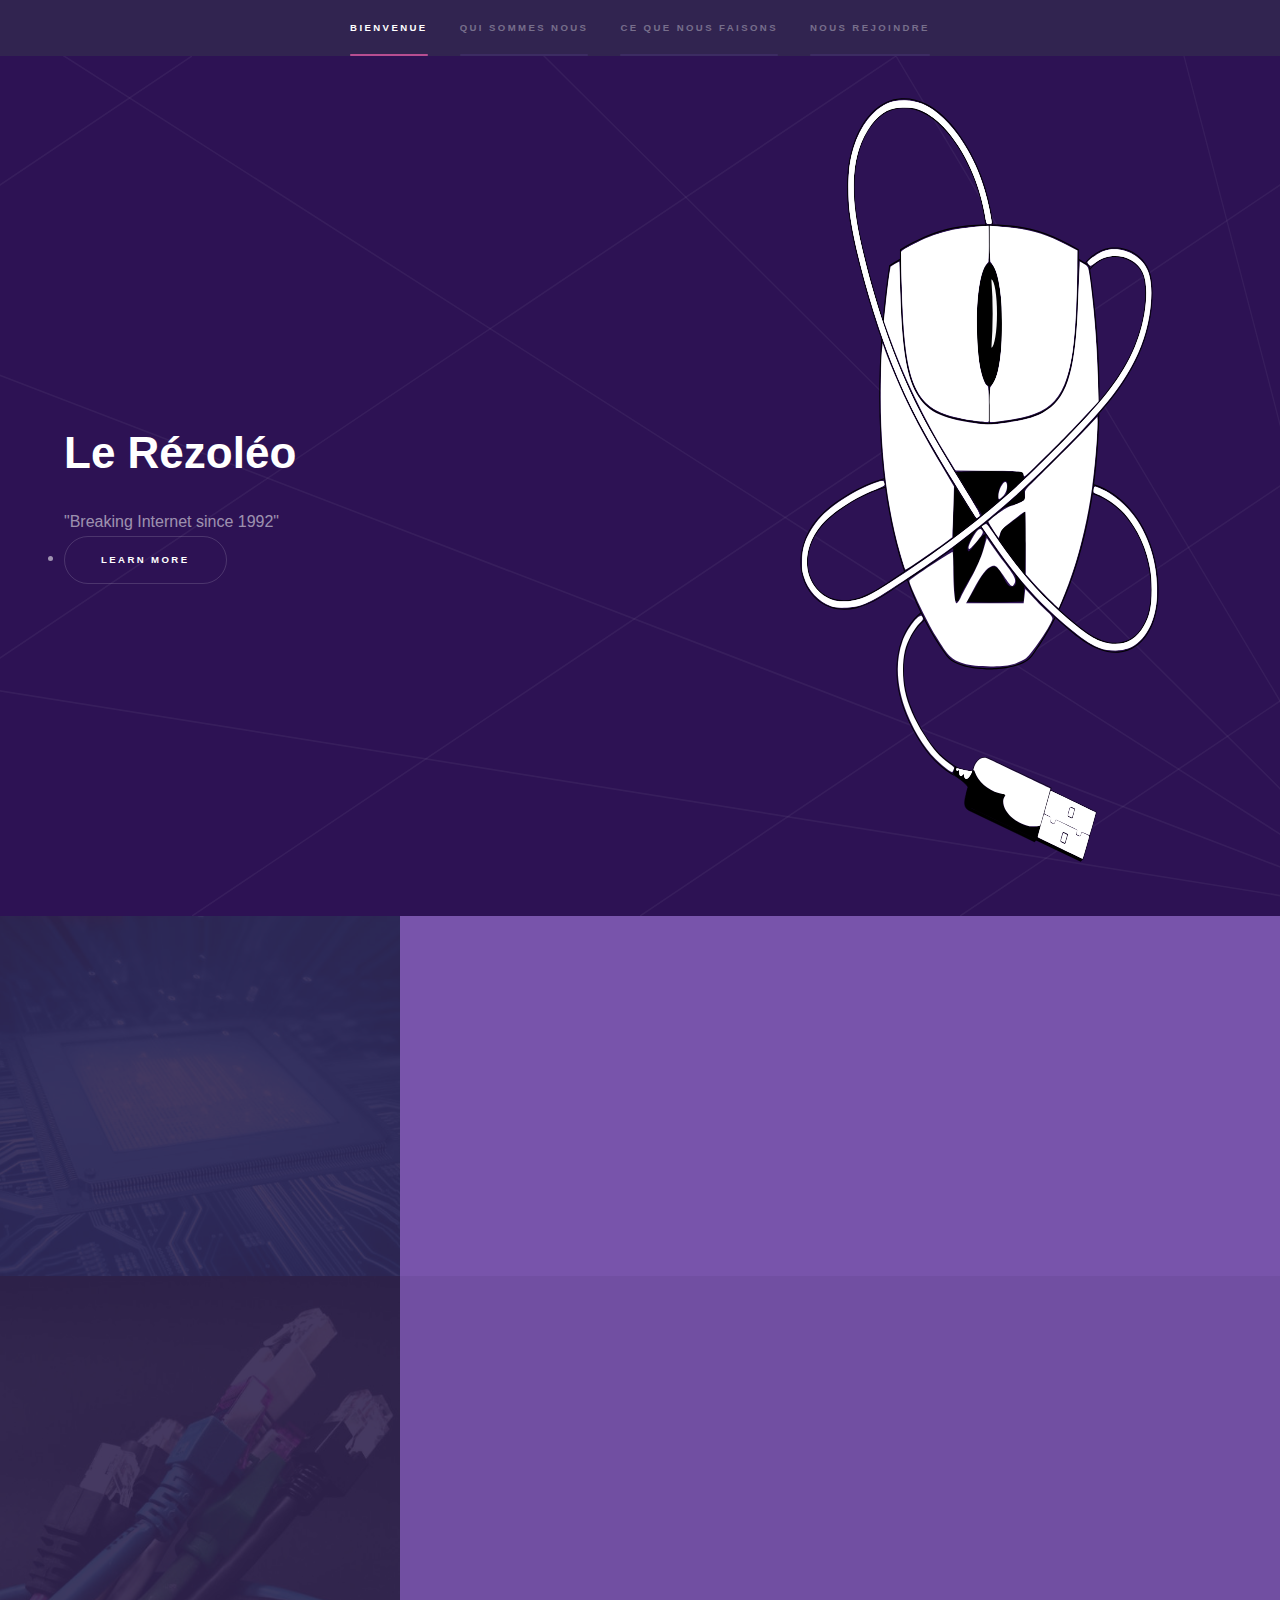
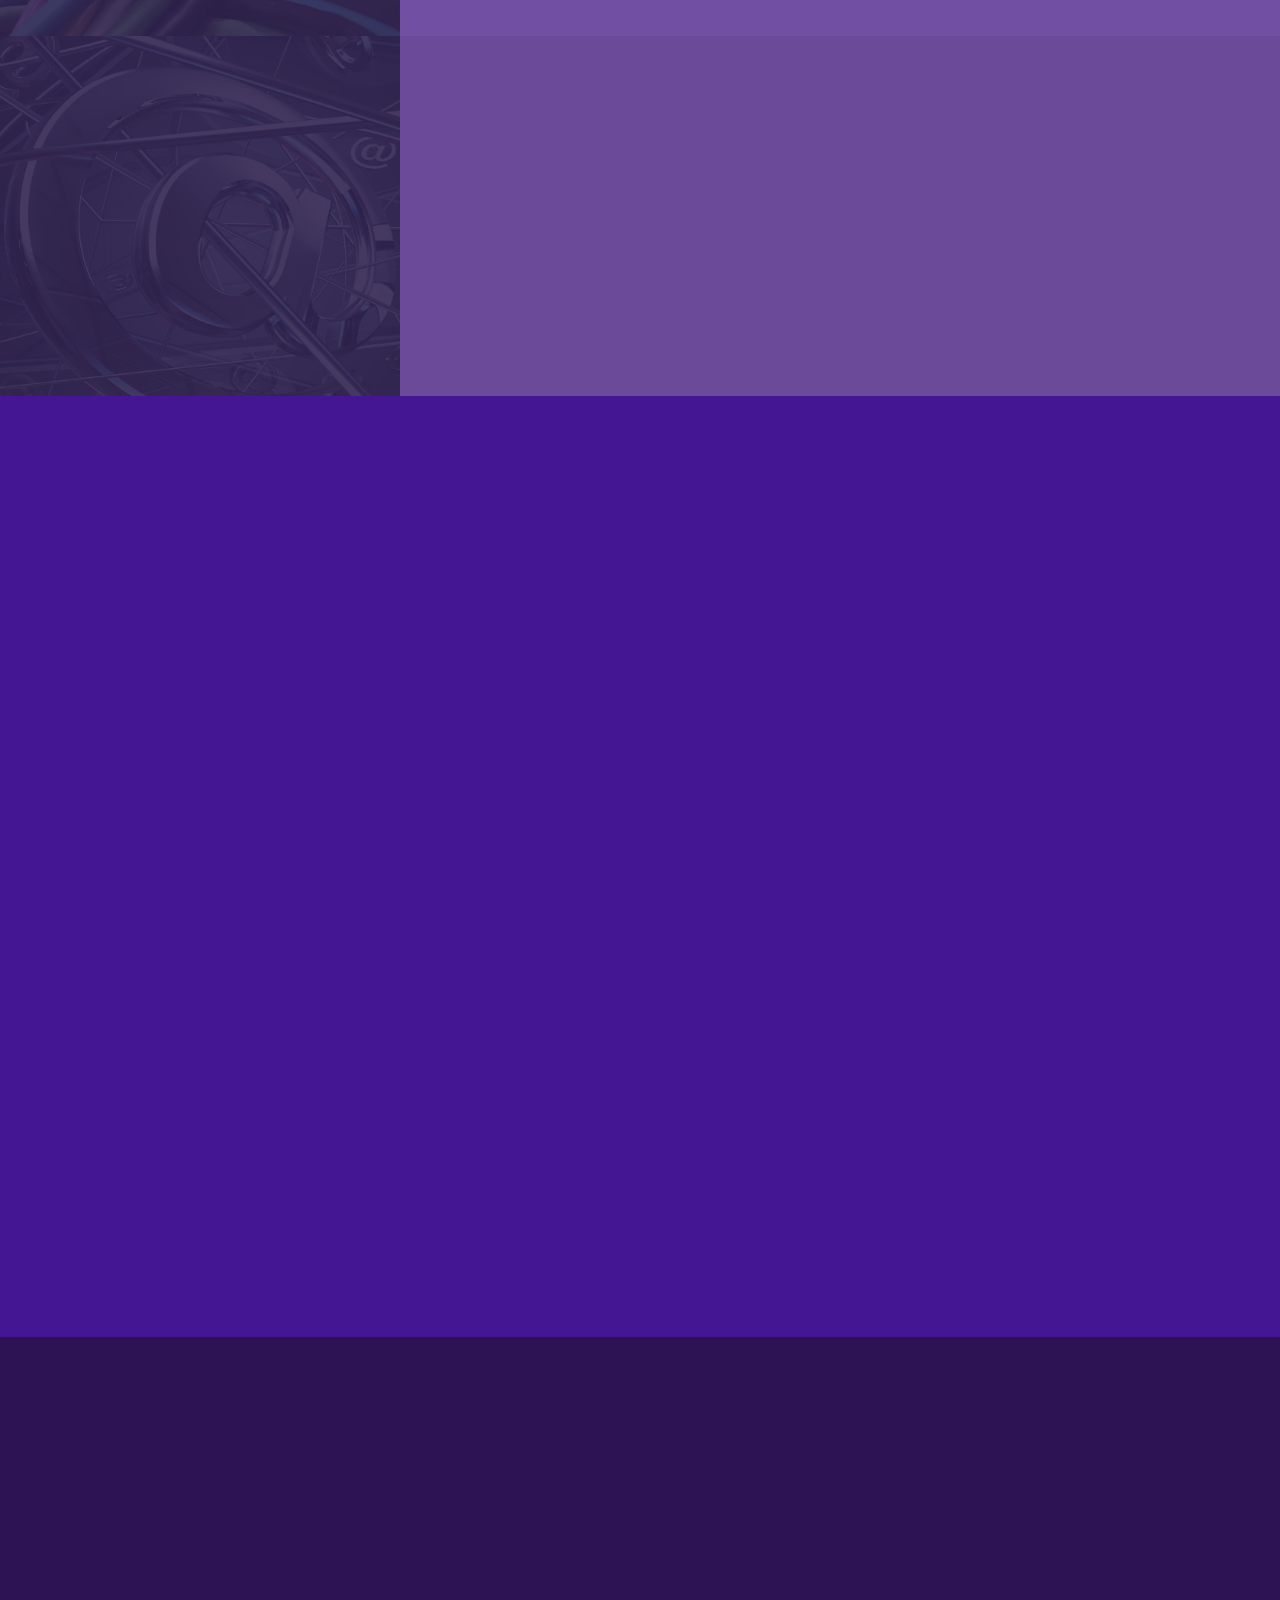
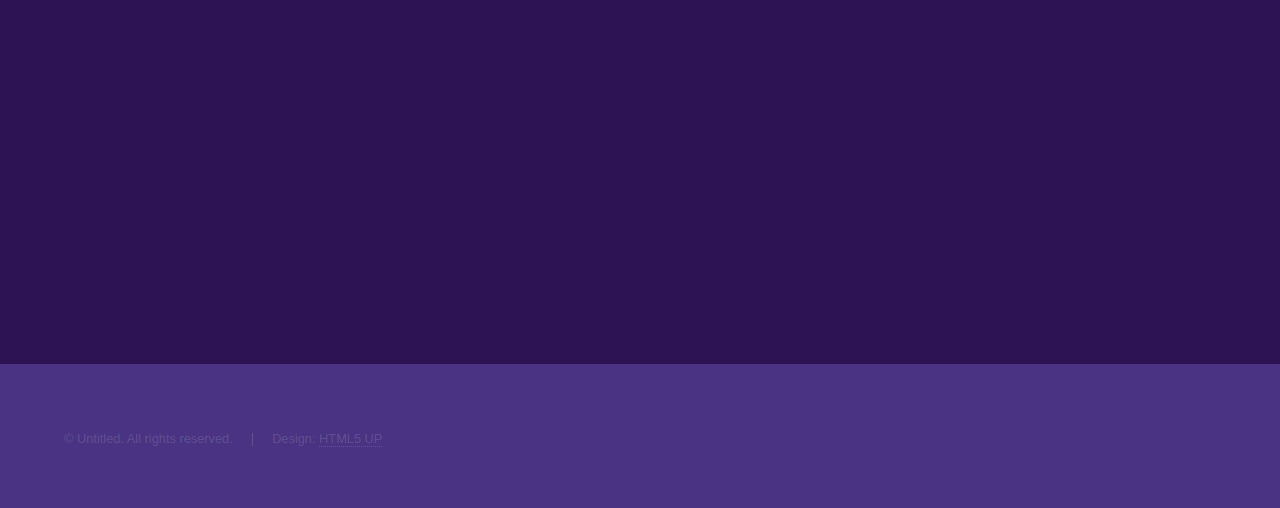
==== commit 4c249c13: "Add information about respoco" ====
--- a/index.html
+++ b/index.html
@@ -76,7 +76,7 @@
 									<h2>Abonnement</h2>
 									<p>Payez vos cotisations directement via internet. On vous propose de un abonnement à 80€ les 12 mois ou à 8€ par mois.</p>
 									<ul class="actions">
-										<li><a href="abonnement.rezoleo.fr" class="button">(En construction)</a></li>
+										<li><a href="Docs/connexionfr.pdf" class="button">Informations</a><a href="abonnement.rezoleo.fr" class="button">(En construction)</a></li>
 									</ul>
 								</div>
 							</div>
--- a/assets/css/main.css
+++ b/assets/css/main.css
@@ -2053,7 +2053,7 @@
 		flex-wrap: wrap;
 		border-radius: 0.25em;
 		border: solid 1px rgba(255, 255, 255, 0.15);
-		background: rgba(255, 255, 255, 0.05);
+		/*background: rgba(255, 255, 255, 0.05);*/
 		margin: 0 0 2em 0;
 	}
 
@@ -3253,7 +3253,7 @@
 		}
 
 		.wrapper.style1 {
-			background-color: #5e42a6;
+			background-color: #2d1254;
 		}
 
 		.wrapper.style1-alt {
@@ -3261,7 +3261,7 @@
 		}
 
 		.wrapper.style2 {
-			background-color: #5052b5;
+			background-color: #7854ab;
 		}
 
 		.wrapper.style2-alt {
@@ -3269,7 +3269,7 @@
 		}
 
 		.wrapper.style3 {
-			background-color: #963639;
+			background-color: #47159be6;
 		}
 
 		.wrapper.style3-alt {
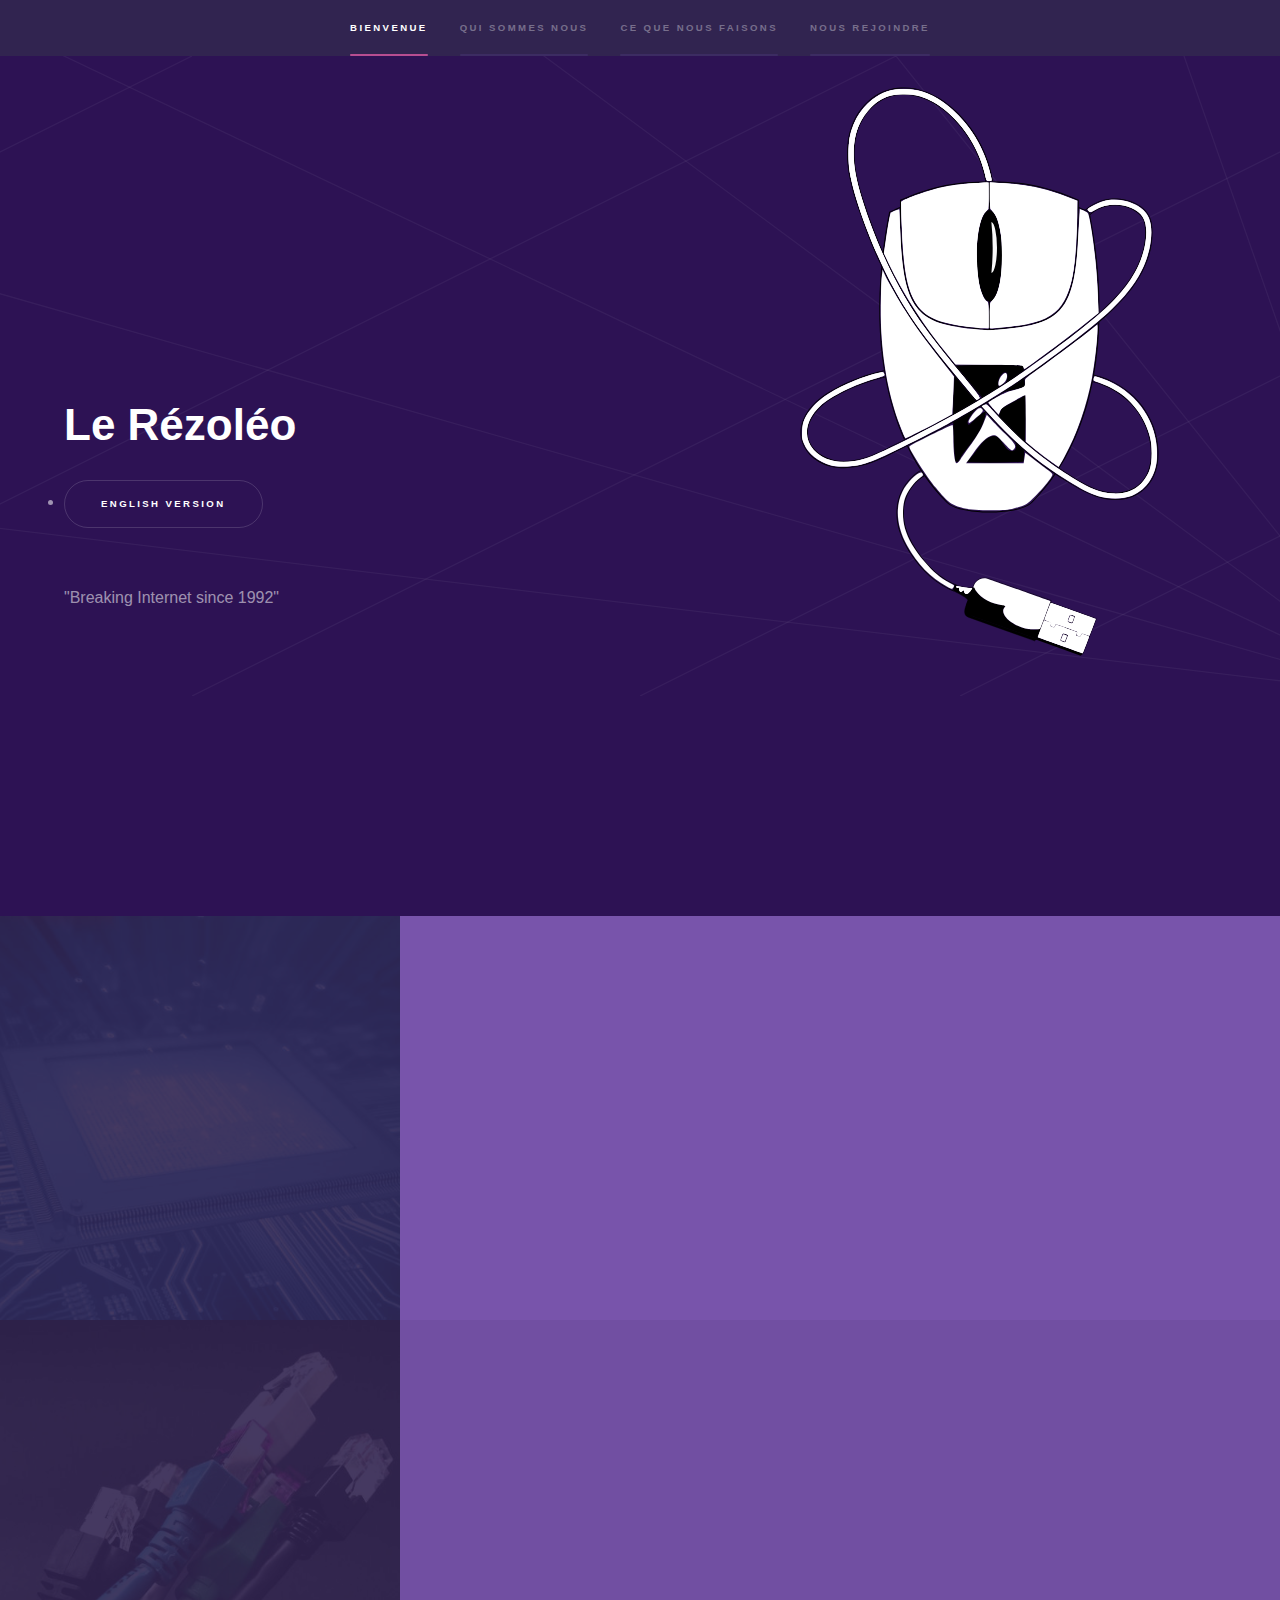
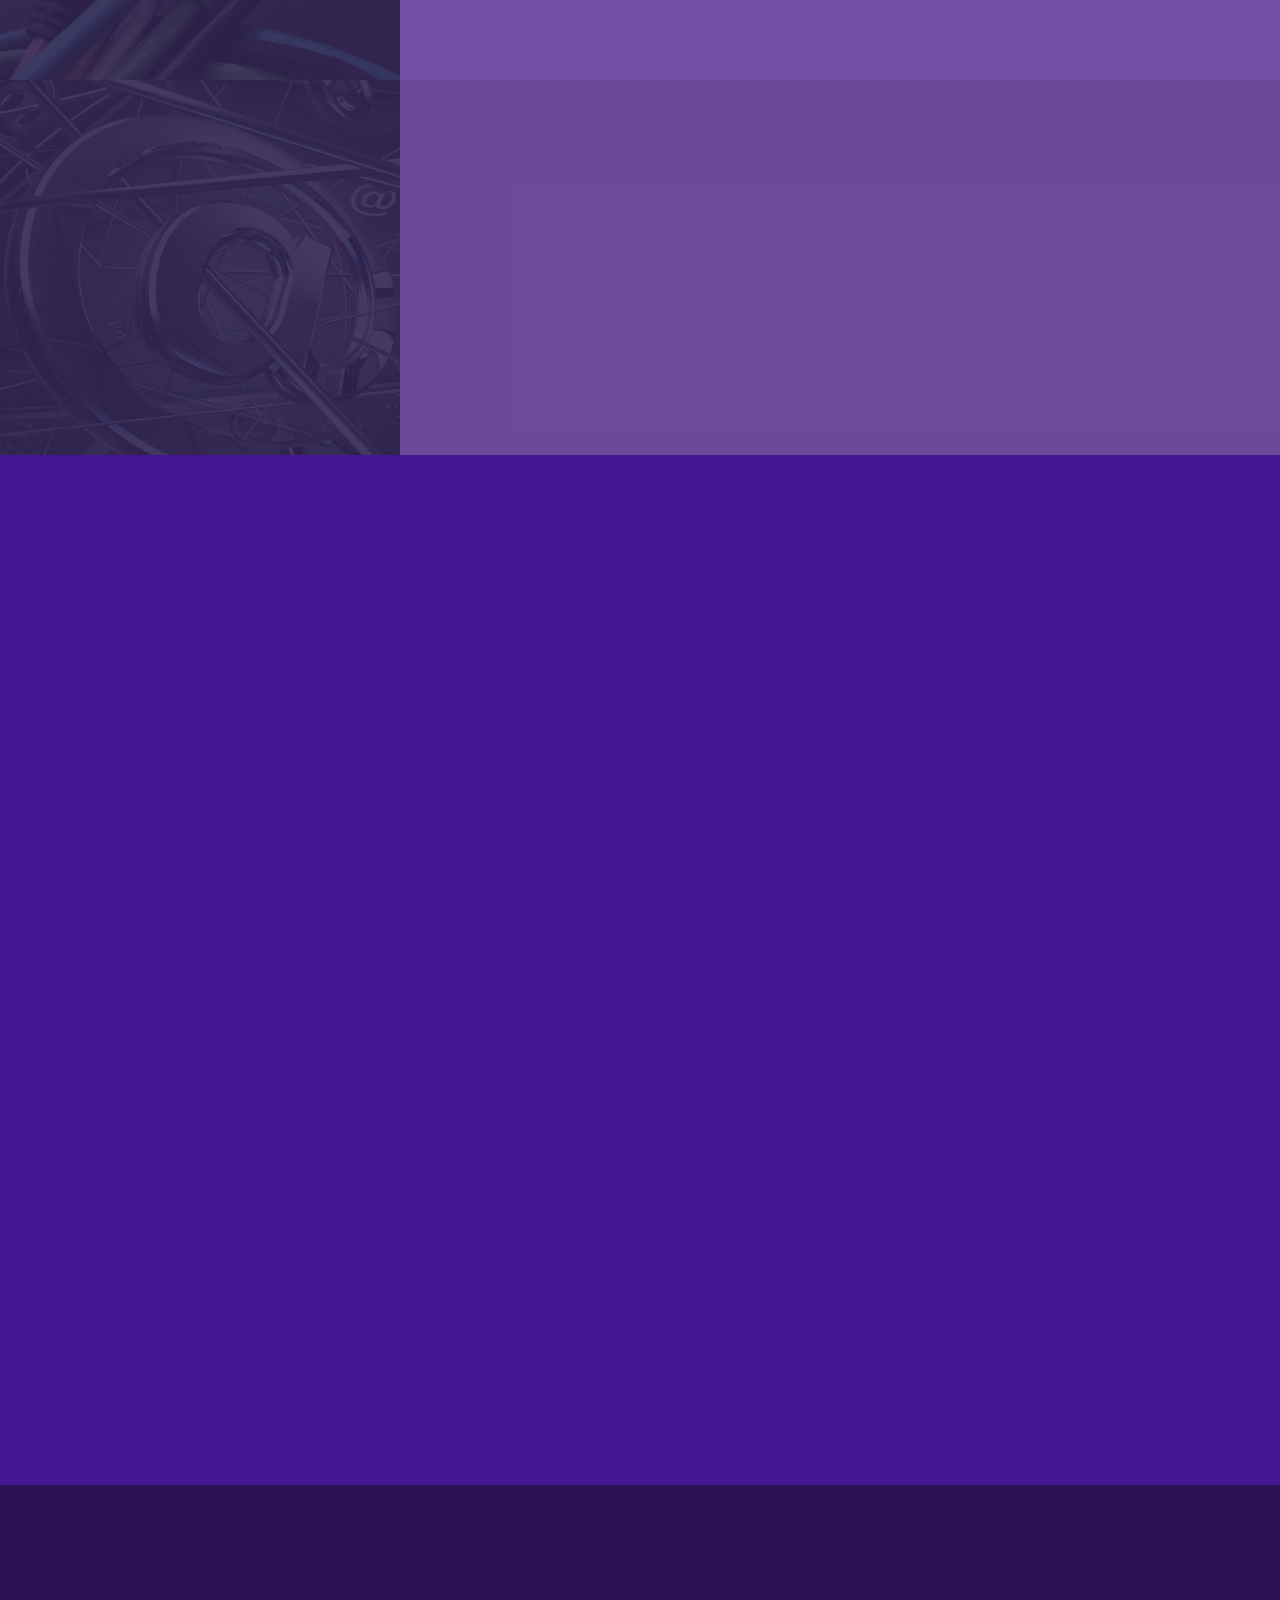
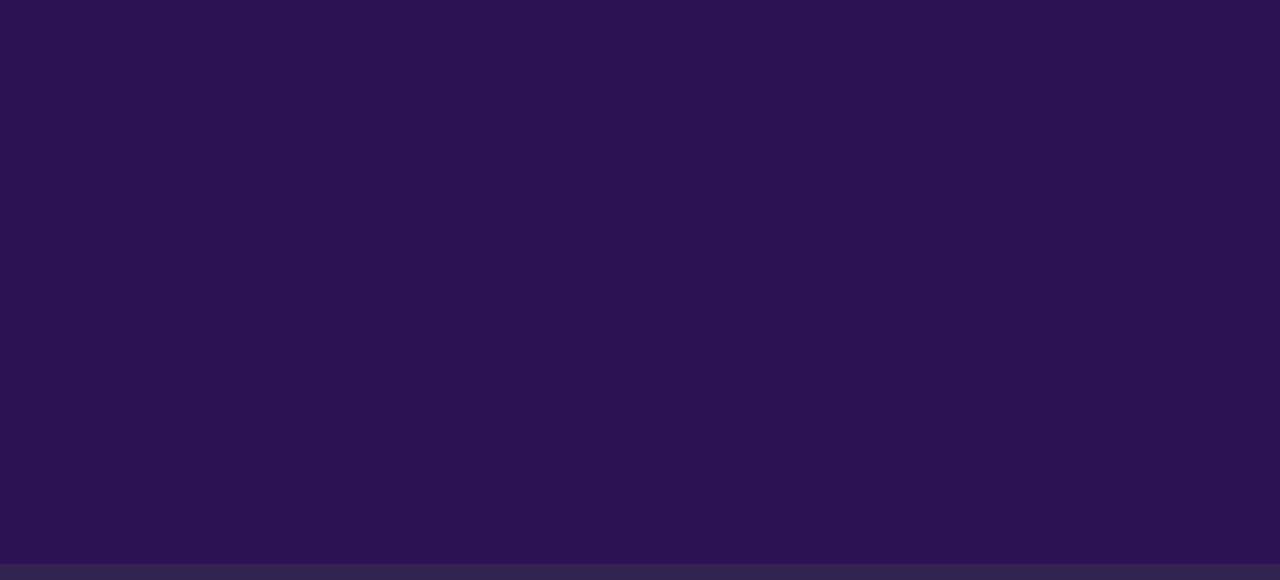
==== commit 990e972d: "Fix numerous small problems with the site" ====
--- a/index.html
+++ b/index.html
@@ -5,196 +5,181 @@
 	Free for personal and commercial use under the CCA 3.0 license (html5up.net/license)
 -->
 <html>
-	<head>
-		<title>Le Rézoléo</title>
-		<meta charset="utf-8" />
-		<meta name="viewport" content="width=device-width, initial-scale=1" />
-		<!--[if lte IE 8]><script src="assets/js/ie/html5shiv.js"></script><![endif]-->
-		<link rel="stylesheet" href="assets/css/main.css" />
-		<!--[if lte IE 9]><link rel="stylesheet" href="assets/css/ie9.css" /><![endif]-->
-		<!--[if lte IE 8]><link rel="stylesheet" href="assets/css/ie8.css" /><![endif]-->
-	</head>
-	<body>
 
-		<!-- Sidebar -->
-			<section id="sidebar">
-				<div class="inner">
-					<nav>
-						<ul>
-							<li><a href="#intro">Bienvenue</a></li>
-							<li><a href="#one">Qui sommes nous</a></li>
-							<li><a href="#two">Ce que nous faisons</a></li>
-							<li><a href="#three">Nous rejoindre</a></li>
-						</ul>
-					</nav>
-				</div>
-			</section>
+<head>
+    <title>Le Rézoléo</title>
+    <meta charset="utf-8" />
+    <meta name="viewport" content="width=device-width, initial-scale=1" />
+    <!--[if lte IE 8]><script src="assets/js/ie/html5shiv.js"></script><![endif]-->
+    <link rel="stylesheet" href="assets/css/main.css" />
+    <!--[if lte IE 9]><link rel="stylesheet" href="assets/css/ie9.css" /><![endif]-->
+    <!--[if lte IE 8]><link rel="stylesheet" href="assets/css/ie8.css" /><![endif]-->
+</head>
 
-		<!-- Wrapper -->
-			<div id="wrapper">
+<body>
 
-				<!-- Intro -->
-					<section id="intro" class="wrapper style1 fullscreen fade-up">
-						<div class="inner">
-							<h1>Le Rézoléo</h1>
-							"Breaking Internet since 1992"
-								<li><a href="#one" class="button scrolly">Learn more</a></li>
-							</ul>
-						</div>
-					</section>
+    <!-- Sidebar -->
+    <section id="sidebar">
+        <div class="inner">
+            <nav>
+                <ul>
+                    <li><a href="#intro">Bienvenue</a></li>
+                    <li><a href="#one">Qui sommes nous</a></li>
+                    <li><a href="#two">Ce que nous faisons</a></li>
+                    <li><a href="#three">Nous rejoindre</a></li>
+                </ul>
+            </nav>
+        </div>
+    </section>
 
-				<!-- One -->
-					<section id="one" class="wrapper style2 spotlights">
-						<section>
-							<a href="#" class="image"><img src="images/pic01.jpg" alt="" data-position="center center" /></a>
-							<div class="content">
-								<div class="inner">
-									<h2>Qui sommes nous</h2>
-									<p>Le Rézoléo est l'association qui s'occupe de gérer internet à la résidence Léonard de Vinci. Elle propose de nombreux services pour les centraliens, et de nombreuses formations pour ses membres.</p>
-									<ul class="actions">
-										<li><a href="#" class="button">Learn more</a></li>
-									</ul>
-								</div>
-							</div>
-						</section>
-						<section>
-							<a href="#" class="image"><img src="images/pic02.jpg" alt="" data-position="top center" /></a>
-							<div class="content">
-								<div class="inner">
-									<h2>Règlement intérieur</h2>
-									<p>Lisez notre règlement intérieur !</p>
-									<ul class="actions">
-										<li><a href="ri.rezoleo.fr" class="button">Learn more</a></li>
-									</ul>
-								</div>
-							</div>
-						</section>
-						<section>
-							<a href="#" class="image"><img src="images/pic03.jpg" alt="" data-position="25% 25%" /></a>
-							<div class="content">
-								<div class="inner">
-									<h2>Abonnement</h2>
-									<p>Payez vos cotisations directement via internet. On vous propose de un abonnement à 80€ les 12 mois ou à 8€ par mois.</p>
-									<ul class="actions">
-										<li><a href="Docs/connexionfr.pdf" class="button">Informations</a><a href="abonnement.rezoleo.fr" class="button">(En construction)</a></li>
-									</ul>
-								</div>
-							</div>
-						</section>
-					</section>
-				<!-- Two -->
-					<section id="two" class="wrapper style3 fade-up">
-						<div class="inner">
-							<h2>Nos services</h2>
-							<p>Les nombreux services du Rézoléo.</p>
-							<div class="features">
-								<section>
-									<span class="icon major fa-code"></span>
-									<h3>Hébergement Web</h3>
-									<p>Que ce soit un site personnel, pour une association, pour une liste, ou pour un projet, le Rézoléo te propose un hébergement web gratuit aux centraliens.</p>
-								</section>
-								<section>
-									<span class="icon major fa-lock"></span>
-									<h3>Télévision via Internet</h3>
-									<p>Tu peux regarder la télévision dans la résidence directement depuis ton ordinateur relié à internet.</p>
-								</section>
-								<section>
-									<span class="icon major fa-cog"></span>
-									<h3>Le Vinci</h3>
-									<p>Le Vinci est le système de partage de fichier entre les résidents.</p>
-								</section>
-								<section>
-									<span class="icon major fa-desktop"></span>
-									<h3>Réparation d'ordinateur</h3>
-									<p>Si tu as des problèmes d'ordinateur, passe au local, on pourra te diagnostiquer ton problème gratuitement.</p>
-								</section>
-								<section>
-									<span class="icon major fa-chain"></span>
-									<h3>Les mailings-list</h3>
-									<p>Pour que la comm' passe bien, on permet aux associations de créer et gérer leur liste de diffusion. </p>
-								</section>
-                                <section>
-                                    <span class="icon major fa-chain"></span>
-                                    <h3>Le poly</h3>
-                                    <p>Quelque soit le service que vous voulez utiliser il est documenté sur le poly</p>
-                                </section>
-							</div>
-							<ul class="actions">
-								<li><a href="poly.rezoleo.fr<" class="button">Tutoriaux</a></li>
-							</ul>
-						</div>
-					</section>
+    <!-- Wrapper -->
+    <div id="wrapper">
 
-				<!-- Three -->
-					<section id="three" class="wrapper style1 fade-up">
-						<div class="inner">
-							<h2>Nous rejoindre</h2>
-							<p>Nos réunions se déroulent tous les jeudi à 18h30 au local rézo.</p>
-							<div class="split style1">
-								<section>
-									<form method="post" action="#">
-										<div class="field half first">
-											<label for="name">Name</label>
-											<input type="text" name="name" id="name" />
-										</div>
-										<div class="field half">
-											<label for="email">Email</label>
-											<input type="text" name="email" id="email" />
-										</div>
-										<div class="field">
-											<label for="message">Message</label>
-											<textarea name="message" id="message" rows="5"></textarea>
-										</div>
-										<ul class="actions">
-											<li><a href="" class="button submit">Send Message</a></li>
-										</ul>
-									</form>
-								</section>
-								<section>
-									<ul class="contact">
-										<li>
-											<h3>Address</h3>
-											<span>Résidence Léonard de Vinci<br />
-											Avenue Paul Langevin<br />
-											59650 Villeneuve d'Ascq</span>
-										</li>
-										<li>
-											<h3>Email</h3>
-											<a href="#">contact@rezoleo.fr</a>
-										</li>
-										<li>
-											<h3>Social</h3>
-											<ul class="icons">
-												<li><a href="https://twitter.com/rezoleo_ecl" class="fa-twitter"><span class="label">Twitter</span></a></li>
-												<li><a href="#" class="fa-facebook"><span class="label">Facebook</span></a></li>
-												<li><a href="https://github.com/rezoleo/" class="fa-github"><span class="label">GitHub</span></a></li>
-											</ul>
-										</li>
-									</ul>
-								</section>
-							</div>
-						</div>
-					</section>
+        <!-- Intro -->
+        <section id="intro" class="wrapper style1 fullscreen fade-up">
+            <div class="inner">
+                <h1>Le Rézoléo</h1>
+                <li><a href="./index_En.html" class="button scrolly">English version</a></li>
+                <br>
+                <br> "Breaking Internet since 1992"
 
-			</div>
+                </ul>
+            </div>
+        </section>
 
-		<!-- Footer -->
-			<footer id="footer" class="wrapper style1-alt">
-				<div class="inner">
-					<ul class="menu">
-						<li>&copy; Untitled. All rights reserved.</li><li>Design: <a href="http://html5up.net">HTML5 UP</a></li>
-					</ul>
-				</div>
-			</footer>
+        <!-- One -->
+        <section id="one" class="wrapper style2 spotlights">
+            <section>
+                <a href="#" class="image"><img src="images/pic01.jpg" alt="" data-position="center center" /></a>
+                <div class="content">
+                    <div class="inner">
+                        <h2>Qui nous sommes</h2>
+                        <p>Le Rézoléo est l'association qui s'occupe de gérer internet à la résidence Léonard de Vinci. Ses membres sont des élèves Centraliens bénévoles. Longtemps rattaché à Centrale Lille, le Rézoléo est devenu indépendant en 2017, et
+                            est depuis un Fournisseur d'Accès Internet Associatif officiel. L'association propose de nombreux services pour les centraliens, et de nombreuses formations pour ses membres.</p>
+                        <ul class="actions">
+                            <li><a href="https://poly.rezoleo.fr/doku.php?id=public:histoire_public" class="button">En savoir plus</a></li>
+                        </ul>
+                    </div>
+                </div>
+            </section>
+            <section>
+                <a href="#" class="image"><img src="images/pic02.jpg" alt="" data-position="top center" /></a>
+                <div class="content">
+                    <div class="inner">
+                        <h2>Règlement intérieur</h2>
+                        <p>Lisez notre règlement intérieur !</p>
+                        <ul class="actions">
+                            <li><a href="https://ri.rezoleo.fr/reglement_interieur.pdf" class="button">En savoir plus</a></li>
+                        </ul>
+                    </div>
+                </div>
+            </section>
+            <section>
+                <a href="#" class="image"><img src="images/pic03.jpg" alt="" data-position="25% 25%" /></a>
+                <div class="content">
+                    <div class="inner">
+                        <h2>Abonnement</h2>
+                        <p>Chaque résident peut bénéficier d’une connexion Internet. Le prix de la connexion est de 8€ par mois ou 80€ par an. Vous pouvez payer vos cotisations directement via chèque, virement, carte bleue, ou en liquide. Lors de l'inscription,
+                            un mail vous sera envoyé, pour initialiser votre compte Re2o, avec lequel vous pourrez obtenir des informations sur votre abonnement.</p>
+                        <ul class="actions">
+                            <li><a href="https://re2o.rezoleo.fr/" class="button">Visiter Re2o</a></li>
+                        </ul>
+                    </div>
+                </div>
+            </section>
+        </section>
+        <!-- Two -->
+        <section id="two" class="wrapper style3 fade-up">
+            <div class="inner">
+                <h2>Nos services</h2>
+                <p>Les nombreux services du Rézoléo.</p>
+                <div class="features">
+                    <section>
+                        <span class="icon major fa-code"></span>
+                        <h3>Hébergement Web</h3>
+                        <p>Que ce soit un site personnel, pour une association, pour une liste, ou pour un projet, le Rézoléo propose un hébergement web gratuit aux centraliens.</p>
+                    </section>
+                    <section>
+                        <span class="icon major fa-lock"></span>
+                        <h3>Télévision via Internet</h3>
+                        <p>Tu peux regarder la télévision dans la résidence directement depuis ton ordinateur relié à internet.</p>
+                    </section>
+                    <section>
+                        <span class="icon major fa-code"></span>
+                        <h3>Formations</h3>
+                        <p>Le Rézoléo propose de nombreuses formations ouvertes à toutes et à tous, tout au long de l'année, sur de nombreux sujets, tels que : introduction à Linux, Git, Unity.</p>
+                    </section>
+                    <section>
+                        <span class="icon major fa-desktop"></span>
+                        <h3>Réparation d'ordinateur</h3>
+                        <p>Si tu as des problèmes d'ordinateur, passe au local, on pourra te diagnostiquer ton problème gratuitement.</p>
+                    </section>
+                    <section>
+                        <span class="icon major fa-chain"></span>
+                        <h3>Les mailings-list</h3>
+                        <p>Pour que la comm' passe bien, on permet aux associations de créer et gérer leur liste de diffusion, qui permet de créer une adresse e-mail publique pour un groupe de personnes. Pour créer une mailing-list en @lists.rezoleo.fr,
+                            veuillez envoyer un mail au Rézoléo en précisant le nom de la mailing et l’adresse email de son administrateur.</p>
+                    </section>
+                    <section>
+                        <span class="icon major fa-chain"></span>
+                        <h3>Le poly</h3>
+                        <p>Quelque soit le service que vous voulez utiliser il est documenté sur le poly</p>
+                        <ul class="actions">
+                            <li><a href="https://poly.rezoleo.fr/doku.php?id=start" class="button">Visiter le poly</a></li>
+                        </ul>
+                    </section>
+                </div>
+            </div>
+        </section>
 
-		<!-- Scripts -->
-			<script src="assets/js/jquery.min.js"></script>
-			<script src="assets/js/jquery.scrollex.min.js"></script>
-			<script src="assets/js/jquery.scrolly.min.js"></script>
-			<script src="assets/js/skel.min.js"></script>
-			<script src="assets/js/util.js"></script>
-			<!--[if lte IE 8]><script src="assets/js/ie/respond.min.js"></script><![endif]-->
-			<script src="assets/js/main.js"></script>
+        <!-- Three -->
+        <section id="three" class="wrapper style1 fade-up">
+            <div class="inner">
+                <h2>Nous rejoindre</h2>
+                <p>Nos réunions se déroulent tous les jeudis à 18h30 au local rézo.</p>
+                <h2>Nous trouver</h2>
+                <p>Le local est ouvert les lundis et vendredis soirs de 18h à 20h. En période de vacances scolaires, ces permanences ne sont pas respectées.</p>
+                <div class="split style1">
+                    <section>
+                        <img margin="0 auto" src="images/carte_local_rezoleo.png" />
+                    </section>
+                    <section>
+                        <ul class="contact">
+                            <li>
+                                <h3>Adresse</h3>
+                                <span>Résidence Léonard de Vinci<br />
+									Avenue Paul Langevin<br />
+									59650 Villeneuve d'Ascq</span>
+                            </li>
+                            <li>
+                                <h3>E-mail</h3>
+                                <a href="mailto:contact@rezoleo.fr?subject=Question sur la connexion internet&body=Bonjour,">contact@rezoleo.fr</a>
+                            </li>
+                            <li>
+                                <h3>Réseaux sociaux</h3>
+                                <ul class="icons">
+                                    <li><a href="https://twitter.com/rezoleo_ecl" class="fa-twitter"><span class="label">Twitter</span></a></li>
+                                    <li><a href="https://www.facebook.com/rezoleoeclille/" class="fa-facebook"><span class="label">Facebook</span></a></li>
+                                    <li><a href="https://github.com/rezoleo/" class="fa-github"><span class="label">GitHub</span></a></li>
+                                </ul>
+                            </li>
+                        </ul>
+                    </section>
+                </div>
+            </div>
+        </section>
 
-	</body>
-</html>
+    </div>
+
+    <!-- Scripts -->
+    <script src="assets/js/jquery.min.js"></script>
+    <script src="assets/js/jquery.scrollex.min.js"></script>
+    <script src="assets/js/jquery.scrolly.min.js"></script>
+    <script src="assets/js/skel.min.js"></script>
+    <script src="assets/js/util.js"></script>
+    <!--[if lte IE 8]><script src="assets/js/ie/respond.min.js"></script><![endif]-->
+    <script src="assets/js/main.js"></script>
+
+</body>
+
+</html>--- a/assets/css/main.css
+++ b/assets/css/main.css
@@ -6,3914 +6,3785 @@
 	Free for personal and commercial use under the CCA 3.0 license (html5up.net/license)
 */
 
+
 /* Reset */
 
-	html, body, div, span, applet, object, iframe, h1, h2, h3, h4, h5, h6, p, blockquote, pre, a, abbr, acronym, address, big, cite, code, del, dfn, em, img, ins, kbd, q, s, samp, small, strike, strong, sub, sup, tt, var, b, u, i, center, dl, dt, dd, ol, ul, li, fieldset, form, label, legend, table, caption, tbody, tfoot, thead, tr, th, td, article, aside, canvas, details, embed, figure, figcaption, footer, header, hgroup, menu, nav, output, ruby, section, summary, time, mark, audio, video {
-		margin: 0;
-		padding: 0;
-		border: 0;
-		font-size: 100%;
-		font: inherit;
-		vertical-align: baseline;
-	}
-
-	article, aside, details, figcaption, figure, footer, header, hgroup, menu, nav, section {
-		display: block;
-	}
-
-	body {
-		line-height: 1;
-	}
-
-	ol, ul {
-		list-style: none;
-	}
-
-	blockquote, q {
-		quotes: none;
-	}
-
-	blockquote:before, blockquote:after, q:before, q:after {
-		content: '';
-		content: none;
-	}
-
-	table {
-		border-collapse: collapse;
-		border-spacing: 0;
-	}
-
-	body {
-		-webkit-text-size-adjust: none;
-	}
+html,
+body,
+div,
+span,
+applet,
+object,
+iframe,
+h1,
+h2,
+h3,
+h4,
+h5,
+h6,
+p,
+blockquote,
+pre,
+a,
+abbr,
+acronym,
+address,
+big,
+cite,
+code,
+del,
+dfn,
+em,
+img,
+ins,
+kbd,
+q,
+s,
+samp,
+small,
+strike,
+strong,
+sub,
+sup,
+tt,
+var,
+b,
+u,
+i,
+center,
+dl,
+dt,
+dd,
+ol,
+ul,
+li,
+fieldset,
+form,
+label,
+legend,
+table,
+caption,
+tbody,
+tfoot,
+thead,
+tr,
+th,
+td,
+article,
+aside,
+canvas,
+details,
+embed,
+figure,
+figcaption,
+footer,
+header,
+hgroup,
+menu,
+nav,
+output,
+ruby,
+section,
+summary,
+time,
+mark,
+audio,
+video {
+    margin: 0;
+    padding: 0;
+    border: 0;
+    font-size: 100%;
+    font: inherit;
+    vertical-align: baseline;
+    text-align: justify;
+}
+
+article,
+aside,
+details,
+figcaption,
+figure,
+footer,
+header,
+hgroup,
+menu,
+nav,
+section {
+    display: block;
+}
+
+body {
+    line-height: 1;
+}
+
+ol,
+ul {
+    list-style: none;
+}
+
+blockquote,
+q {
+    quotes: none;
+}
+
+blockquote:before,
+blockquote:after,
+q:before,
+q:after {
+    content: '';
+    content: none;
+}
+
+table {
+    border-collapse: collapse;
+    border-spacing: 0;
+}
+
+body {
+    -webkit-text-size-adjust: none;
+}
+
 
 /* Box Model */
 
-	*, *:before, *:after {
-		-moz-box-sizing: border-box;
-		-webkit-box-sizing: border-box;
-		box-sizing: border-box;
-	}
+*,
+*:before,
+*:after {
+    -moz-box-sizing: border-box;
+    -webkit-box-sizing: border-box;
+    box-sizing: border-box;
+}
+
 
 /* Grid */
 
-	.row {
-		border-bottom: solid 1px transparent;
-		-moz-box-sizing: border-box;
-		-webkit-box-sizing: border-box;
-		box-sizing: border-box;
-	}
-
-	.row > * {
-		float: left;
-		-moz-box-sizing: border-box;
-		-webkit-box-sizing: border-box;
-		box-sizing: border-box;
-	}
-
-	.row:after, .row:before {
-		content: '';
-		display: block;
-		clear: both;
-		height: 0;
-	}
-
-	.row.uniform > * > :first-child {
-		margin-top: 0;
-	}
-
-	.row.uniform > * > :last-child {
-		margin-bottom: 0;
-	}
-
-	.row.\30 \25 > * {
-		padding: 0 0 0 0em;
-	}
-
-	.row.\30 \25 {
-		margin: 0 0 -1px 0em;
-	}
-
-	.row.uniform.\30 \25 > * {
-		padding: 0em 0 0 0em;
-	}
-
-	.row.uniform.\30 \25 {
-		margin: 0em 0 -1px 0em;
-	}
-
-	.row > * {
-		padding: 0 0 0 1.5em;
-	}
-
-	.row {
-		margin: 0 0 -1px -1.5em;
-	}
-
-	.row.uniform > * {
-		padding: 1.5em 0 0 1.5em;
-	}
-
-	.row.uniform {
-		margin: -1.5em 0 -1px -1.5em;
-	}
-
-	.row.\32 00\25 > * {
-		padding: 0 0 0 3em;
-	}
-
-	.row.\32 00\25 {
-		margin: 0 0 -1px -3em;
-	}
-
-	.row.uniform.\32 00\25 > * {
-		padding: 3em 0 0 3em;
-	}
-
-	.row.uniform.\32 00\25 {
-		margin: -3em 0 -1px -3em;
-	}
-
-	.row.\31 50\25 > * {
-		padding: 0 0 0 2.25em;
-	}
-
-	.row.\31 50\25 {
-		margin: 0 0 -1px -2.25em;
-	}
-
-	.row.uniform.\31 50\25 > * {
-		padding: 2.25em 0 0 2.25em;
-	}
-
-	.row.uniform.\31 50\25 {
-		margin: -2.25em 0 -1px -2.25em;
-	}
-
-	.row.\35 0\25 > * {
-		padding: 0 0 0 0.75em;
-	}
-
-	.row.\35 0\25 {
-		margin: 0 0 -1px -0.75em;
-	}
-
-	.row.uniform.\35 0\25 > * {
-		padding: 0.75em 0 0 0.75em;
-	}
-
-	.row.uniform.\35 0\25 {
-		margin: -0.75em 0 -1px -0.75em;
-	}
-
-	.row.\32 5\25 > * {
-		padding: 0 0 0 0.375em;
-	}
-
-	.row.\32 5\25 {
-		margin: 0 0 -1px -0.375em;
-	}
-
-	.row.uniform.\32 5\25 > * {
-		padding: 0.375em 0 0 0.375em;
-	}
-
-	.row.uniform.\32 5\25 {
-		margin: -0.375em 0 -1px -0.375em;
-	}
-
-	.\31 2u, .\31 2u\24 {
-		width: 100%;
-		clear: none;
-		margin-left: 0;
-	}
-
-	.\31 1u, .\31 1u\24 {
-		width: 91.6666666667%;
-		clear: none;
-		margin-left: 0;
-	}
-
-	.\31 0u, .\31 0u\24 {
-		width: 83.3333333333%;
-		clear: none;
-		margin-left: 0;
-	}
-
-	.\39 u, .\39 u\24 {
-		width: 75%;
-		clear: none;
-		margin-left: 0;
-	}
-
-	.\38 u, .\38 u\24 {
-		width: 66.6666666667%;
-		clear: none;
-		margin-left: 0;
-	}
-
-	.\37 u, .\37 u\24 {
-		width: 58.3333333333%;
-		clear: none;
-		margin-left: 0;
-	}
-
-	.\36 u, .\36 u\24 {
-		width: 50%;
-		clear: none;
-		margin-left: 0;
-	}
-
-	.\35 u, .\35 u\24 {
-		width: 41.6666666667%;
-		clear: none;
-		margin-left: 0;
-	}
-
-	.\34 u, .\34 u\24 {
-		width: 33.3333333333%;
-		clear: none;
-		margin-left: 0;
-	}
-
-	.\33 u, .\33 u\24 {
-		width: 25%;
-		clear: none;
-		margin-left: 0;
-	}
-
-	.\32 u, .\32 u\24 {
-		width: 16.6666666667%;
-		clear: none;
-		margin-left: 0;
-	}
-
-	.\31 u, .\31 u\24 {
-		width: 8.3333333333%;
-		clear: none;
-		margin-left: 0;
-	}
-
-	.\31 2u\24 + *,
-	.\31 1u\24 + *,
-	.\31 0u\24 + *,
-	.\39 u\24 + *,
-	.\38 u\24 + *,
-	.\37 u\24 + *,
-	.\36 u\24 + *,
-	.\35 u\24 + *,
-	.\34 u\24 + *,
-	.\33 u\24 + *,
-	.\32 u\24 + *,
-	.\31 u\24 + * {
-		clear: left;
-	}
-
-	.\-11u {
-		margin-left: 91.66667%;
-	}
-
-	.\-10u {
-		margin-left: 83.33333%;
-	}
-
-	.\-9u {
-		margin-left: 75%;
-	}
-
-	.\-8u {
-		margin-left: 66.66667%;
-	}
-
-	.\-7u {
-		margin-left: 58.33333%;
-	}
-
-	.\-6u {
-		margin-left: 50%;
-	}
-
-	.\-5u {
-		margin-left: 41.66667%;
-	}
-
-	.\-4u {
-		margin-left: 33.33333%;
-	}
-
-	.\-3u {
-		margin-left: 25%;
-	}
-
-	.\-2u {
-		margin-left: 16.66667%;
-	}
-
-	.\-1u {
-		margin-left: 8.33333%;
-	}
-
-	@media screen and (max-width: 1680px) {
-
-		.row > * {
-			padding: 0 0 0 1.5em;
-		}
-
-		.row {
-			margin: 0 0 -1px -1.5em;
-		}
-
-		.row.uniform > * {
-			padding: 1.5em 0 0 1.5em;
-		}
-
-		.row.uniform {
-			margin: -1.5em 0 -1px -1.5em;
-		}
-
-		.row.\32 00\25 > * {
-			padding: 0 0 0 3em;
-		}
-
-		.row.\32 00\25 {
-			margin: 0 0 -1px -3em;
-		}
-
-		.row.uniform.\32 00\25 > * {
-			padding: 3em 0 0 3em;
-		}
-
-		.row.uniform.\32 00\25 {
-			margin: -3em 0 -1px -3em;
-		}
-
-		.row.\31 50\25 > * {
-			padding: 0 0 0 2.25em;
-		}
-
-		.row.\31 50\25 {
-			margin: 0 0 -1px -2.25em;
-		}
-
-		.row.uniform.\31 50\25 > * {
-			padding: 2.25em 0 0 2.25em;
-		}
-
-		.row.uniform.\31 50\25 {
-			margin: -2.25em 0 -1px -2.25em;
-		}
-
-		.row.\35 0\25 > * {
-			padding: 0 0 0 0.75em;
-		}
-
-		.row.\35 0\25 {
-			margin: 0 0 -1px -0.75em;
-		}
-
-		.row.uniform.\35 0\25 > * {
-			padding: 0.75em 0 0 0.75em;
-		}
-
-		.row.uniform.\35 0\25 {
-			margin: -0.75em 0 -1px -0.75em;
-		}
-
-		.row.\32 5\25 > * {
-			padding: 0 0 0 0.375em;
-		}
-
-		.row.\32 5\25 {
-			margin: 0 0 -1px -0.375em;
-		}
-
-		.row.uniform.\32 5\25 > * {
-			padding: 0.375em 0 0 0.375em;
-		}
-
-		.row.uniform.\32 5\25 {
-			margin: -0.375em 0 -1px -0.375em;
-		}
-
-		.\31 2u\28xlarge\29, .\31 2u\24\28xlarge\29 {
-			width: 100%;
-			clear: none;
-			margin-left: 0;
-		}
-
-		.\31 1u\28xlarge\29, .\31 1u\24\28xlarge\29 {
-			width: 91.6666666667%;
-			clear: none;
-			margin-left: 0;
-		}
-
-		.\31 0u\28xlarge\29, .\31 0u\24\28xlarge\29 {
-			width: 83.3333333333%;
-			clear: none;
-			margin-left: 0;
-		}
-
-		.\39 u\28xlarge\29, .\39 u\24\28xlarge\29 {
-			width: 75%;
-			clear: none;
-			margin-left: 0;
-		}
-
-		.\38 u\28xlarge\29, .\38 u\24\28xlarge\29 {
-			width: 66.6666666667%;
-			clear: none;
-			margin-left: 0;
-		}
-
-		.\37 u\28xlarge\29, .\37 u\24\28xlarge\29 {
-			width: 58.3333333333%;
-			clear: none;
-			margin-left: 0;
-		}
-
-		.\36 u\28xlarge\29, .\36 u\24\28xlarge\29 {
-			width: 50%;
-			clear: none;
-			margin-left: 0;
-		}
-
-		.\35 u\28xlarge\29, .\35 u\24\28xlarge\29 {
-			width: 41.6666666667%;
-			clear: none;
-			margin-left: 0;
-		}
-
-		.\34 u\28xlarge\29, .\34 u\24\28xlarge\29 {
-			width: 33.3333333333%;
-			clear: none;
-			margin-left: 0;
-		}
-
-		.\33 u\28xlarge\29, .\33 u\24\28xlarge\29 {
-			width: 25%;
-			clear: none;
-			margin-left: 0;
-		}
-
-		.\32 u\28xlarge\29, .\32 u\24\28xlarge\29 {
-			width: 16.6666666667%;
-			clear: none;
-			margin-left: 0;
-		}
-
-		.\31 u\28xlarge\29, .\31 u\24\28xlarge\29 {
-			width: 8.3333333333%;
-			clear: none;
-			margin-left: 0;
-		}
-
-		.\31 2u\24\28xlarge\29 + *,
-		.\31 1u\24\28xlarge\29 + *,
-		.\31 0u\24\28xlarge\29 + *,
-		.\39 u\24\28xlarge\29 + *,
-		.\38 u\24\28xlarge\29 + *,
-		.\37 u\24\28xlarge\29 + *,
-		.\36 u\24\28xlarge\29 + *,
-		.\35 u\24\28xlarge\29 + *,
-		.\34 u\24\28xlarge\29 + *,
-		.\33 u\24\28xlarge\29 + *,
-		.\32 u\24\28xlarge\29 + *,
-		.\31 u\24\28xlarge\29 + * {
-			clear: left;
-		}
-
-		.\-11u\28xlarge\29 {
-			margin-left: 91.66667%;
-		}
-
-		.\-10u\28xlarge\29 {
-			margin-left: 83.33333%;
-		}
-
-		.\-9u\28xlarge\29 {
-			margin-left: 75%;
-		}
-
-		.\-8u\28xlarge\29 {
-			margin-left: 66.66667%;
-		}
-
-		.\-7u\28xlarge\29 {
-			margin-left: 58.33333%;
-		}
-
-		.\-6u\28xlarge\29 {
-			margin-left: 50%;
-		}
-
-		.\-5u\28xlarge\29 {
-			margin-left: 41.66667%;
-		}
-
-		.\-4u\28xlarge\29 {
-			margin-left: 33.33333%;
-		}
-
-		.\-3u\28xlarge\29 {
-			margin-left: 25%;
-		}
-
-		.\-2u\28xlarge\29 {
-			margin-left: 16.66667%;
-		}
-
-		.\-1u\28xlarge\29 {
-			margin-left: 8.33333%;
-		}
-
-	}
-
-	@media screen and (max-width: 1280px) {
-
-		.row > * {
-			padding: 0 0 0 1.5em;
-		}
-
-		.row {
-			margin: 0 0 -1px -1.5em;
-		}
-
-		.row.uniform > * {
-			padding: 1.5em 0 0 1.5em;
-		}
-
-		.row.uniform {
-			margin: -1.5em 0 -1px -1.5em;
-		}
-
-		.row.\32 00\25 > * {
-			padding: 0 0 0 3em;
-		}
-
-		.row.\32 00\25 {
-			margin: 0 0 -1px -3em;
-		}
-
-		.row.uniform.\32 00\25 > * {
-			padding: 3em 0 0 3em;
-		}
-
-		.row.uniform.\32 00\25 {
-			margin: -3em 0 -1px -3em;
-		}
-
-		.row.\31 50\25 > * {
-			padding: 0 0 0 2.25em;
-		}
-
-		.row.\31 50\25 {
-			margin: 0 0 -1px -2.25em;
-		}
-
-		.row.uniform.\31 50\25 > * {
-			padding: 2.25em 0 0 2.25em;
-		}
-
-		.row.uniform.\31 50\25 {
-			margin: -2.25em 0 -1px -2.25em;
-		}
-
-		.row.\35 0\25 > * {
-			padding: 0 0 0 0.75em;
-		}
-
-		.row.\35 0\25 {
-			margin: 0 0 -1px -0.75em;
-		}
-
-		.row.uniform.\35 0\25 > * {
-			padding: 0.75em 0 0 0.75em;
-		}
-
-		.row.uniform.\35 0\25 {
-			margin: -0.75em 0 -1px -0.75em;
-		}
-
-		.row.\32 5\25 > * {
-			padding: 0 0 0 0.375em;
-		}
-
-		.row.\32 5\25 {
-			margin: 0 0 -1px -0.375em;
-		}
-
-		.row.uniform.\32 5\25 > * {
-			padding: 0.375em 0 0 0.375em;
-		}
-
-		.row.uniform.\32 5\25 {
-			margin: -0.375em 0 -1px -0.375em;
-		}
-
-		.\31 2u\28large\29, .\31 2u\24\28large\29 {
-			width: 100%;
-			clear: none;
-			margin-left: 0;
-		}
-
-		.\31 1u\28large\29, .\31 1u\24\28large\29 {
-			width: 91.6666666667%;
-			clear: none;
-			margin-left: 0;
-		}
-
-		.\31 0u\28large\29, .\31 0u\24\28large\29 {
-			width: 83.3333333333%;
-			clear: none;
-			margin-left: 0;
-		}
-
-		.\39 u\28large\29, .\39 u\24\28large\29 {
-			width: 75%;
-			clear: none;
-			margin-left: 0;
-		}
-
-		.\38 u\28large\29, .\38 u\24\28large\29 {
-			width: 66.6666666667%;
-			clear: none;
-			margin-left: 0;
-		}
-
-		.\37 u\28large\29, .\37 u\24\28large\29 {
-			width: 58.3333333333%;
-			clear: none;
-			margin-left: 0;
-		}
-
-		.\36 u\28large\29, .\36 u\24\28large\29 {
-			width: 50%;
-			clear: none;
-			margin-left: 0;
-		}
-
-		.\35 u\28large\29, .\35 u\24\28large\29 {
-			width: 41.6666666667%;
-			clear: none;
-			margin-left: 0;
-		}
-
-		.\34 u\28large\29, .\34 u\24\28large\29 {
-			width: 33.3333333333%;
-			clear: none;
-			margin-left: 0;
-		}
-
-		.\33 u\28large\29, .\33 u\24\28large\29 {
-			width: 25%;
-			clear: none;
-			margin-left: 0;
-		}
-
-		.\32 u\28large\29, .\32 u\24\28large\29 {
-			width: 16.6666666667%;
-			clear: none;
-			margin-left: 0;
-		}
-
-		.\31 u\28large\29, .\31 u\24\28large\29 {
-			width: 8.3333333333%;
-			clear: none;
-			margin-left: 0;
-		}
-
-		.\31 2u\24\28large\29 + *,
-		.\31 1u\24\28large\29 + *,
-		.\31 0u\24\28large\29 + *,
-		.\39 u\24\28large\29 + *,
-		.\38 u\24\28large\29 + *,
-		.\37 u\24\28large\29 + *,
-		.\36 u\24\28large\29 + *,
-		.\35 u\24\28large\29 + *,
-		.\34 u\24\28large\29 + *,
-		.\33 u\24\28large\29 + *,
-		.\32 u\24\28large\29 + *,
-		.\31 u\24\28large\29 + * {
-			clear: left;
-		}
-
-		.\-11u\28large\29 {
-			margin-left: 91.66667%;
-		}
-
-		.\-10u\28large\29 {
-			margin-left: 83.33333%;
-		}
-
-		.\-9u\28large\29 {
-			margin-left: 75%;
-		}
-
-		.\-8u\28large\29 {
-			margin-left: 66.66667%;
-		}
-
-		.\-7u\28large\29 {
-			margin-left: 58.33333%;
-		}
-
-		.\-6u\28large\29 {
-			margin-left: 50%;
-		}
-
-		.\-5u\28large\29 {
-			margin-left: 41.66667%;
-		}
-
-		.\-4u\28large\29 {
-			margin-left: 33.33333%;
-		}
-
-		.\-3u\28large\29 {
-			margin-left: 25%;
-		}
-
-		.\-2u\28large\29 {
-			margin-left: 16.66667%;
-		}
-
-		.\-1u\28large\29 {
-			margin-left: 8.33333%;
-		}
-
-	}
-
-	@media screen and (max-width: 980px) {
-
-		.row > * {
-			padding: 0 0 0 1.5em;
-		}
-
-		.row {
-			margin: 0 0 -1px -1.5em;
-		}
-
-		.row.uniform > * {
-			padding: 1.5em 0 0 1.5em;
-		}
-
-		.row.uniform {
-			margin: -1.5em 0 -1px -1.5em;
-		}
-
-		.row.\32 00\25 > * {
-			padding: 0 0 0 3em;
-		}
-
-		.row.\32 00\25 {
-			margin: 0 0 -1px -3em;
-		}
-
-		.row.uniform.\32 00\25 > * {
-			padding: 3em 0 0 3em;
-		}
-
-		.row.uniform.\32 00\25 {
-			margin: -3em 0 -1px -3em;
-		}
-
-		.row.\31 50\25 > * {
-			padding: 0 0 0 2.25em;
-		}
-
-		.row.\31 50\25 {
-			margin: 0 0 -1px -2.25em;
-		}
-
-		.row.uniform.\31 50\25 > * {
-			padding: 2.25em 0 0 2.25em;
-		}
-
-		.row.uniform.\31 50\25 {
-			margin: -2.25em 0 -1px -2.25em;
-		}
-
-		.row.\35 0\25 > * {
-			padding: 0 0 0 0.75em;
-		}
-
-		.row.\35 0\25 {
-			margin: 0 0 -1px -0.75em;
-		}
-
-		.row.uniform.\35 0\25 > * {
-			padding: 0.75em 0 0 0.75em;
-		}
-
-		.row.uniform.\35 0\25 {
-			margin: -0.75em 0 -1px -0.75em;
-		}
-
-		.row.\32 5\25 > * {
-			padding: 0 0 0 0.375em;
-		}
-
-		.row.\32 5\25 {
-			margin: 0 0 -1px -0.375em;
-		}
-
-		.row.uniform.\32 5\25 > * {
-			padding: 0.375em 0 0 0.375em;
-		}
-
-		.row.uniform.\32 5\25 {
-			margin: -0.375em 0 -1px -0.375em;
-		}
-
-		.\31 2u\28medium\29, .\31 2u\24\28medium\29 {
-			width: 100%;
-			clear: none;
-			margin-left: 0;
-		}
-
-		.\31 1u\28medium\29, .\31 1u\24\28medium\29 {
-			width: 91.6666666667%;
-			clear: none;
-			margin-left: 0;
-		}
-
-		.\31 0u\28medium\29, .\31 0u\24\28medium\29 {
-			width: 83.3333333333%;
-			clear: none;
-			margin-left: 0;
-		}
-
-		.\39 u\28medium\29, .\39 u\24\28medium\29 {
-			width: 75%;
-			clear: none;
-			margin-left: 0;
-		}
-
-		.\38 u\28medium\29, .\38 u\24\28medium\29 {
-			width: 66.6666666667%;
-			clear: none;
-			margin-left: 0;
-		}
-
-		.\37 u\28medium\29, .\37 u\24\28medium\29 {
-			width: 58.3333333333%;
-			clear: none;
-			margin-left: 0;
-		}
-
-		.\36 u\28medium\29, .\36 u\24\28medium\29 {
-			width: 50%;
-			clear: none;
-			margin-left: 0;
-		}
-
-		.\35 u\28medium\29, .\35 u\24\28medium\29 {
-			width: 41.6666666667%;
-			clear: none;
-			margin-left: 0;
-		}
-
-		.\34 u\28medium\29, .\34 u\24\28medium\29 {
-			width: 33.3333333333%;
-			clear: none;
-			margin-left: 0;
-		}
-
-		.\33 u\28medium\29, .\33 u\24\28medium\29 {
-			width: 25%;
-			clear: none;
-			margin-left: 0;
-		}
-
-		.\32 u\28medium\29, .\32 u\24\28medium\29 {
-			width: 16.6666666667%;
-			clear: none;
-			margin-left: 0;
-		}
-
-		.\31 u\28medium\29, .\31 u\24\28medium\29 {
-			width: 8.3333333333%;
-			clear: none;
-			margin-left: 0;
-		}
-
-		.\31 2u\24\28medium\29 + *,
-		.\31 1u\24\28medium\29 + *,
-		.\31 0u\24\28medium\29 + *,
-		.\39 u\24\28medium\29 + *,
-		.\38 u\24\28medium\29 + *,
-		.\37 u\24\28medium\29 + *,
-		.\36 u\24\28medium\29 + *,
-		.\35 u\24\28medium\29 + *,
-		.\34 u\24\28medium\29 + *,
-		.\33 u\24\28medium\29 + *,
-		.\32 u\24\28medium\29 + *,
-		.\31 u\24\28medium\29 + * {
-			clear: left;
-		}
-
-		.\-11u\28medium\29 {
-			margin-left: 91.66667%;
-		}
-
-		.\-10u\28medium\29 {
-			margin-left: 83.33333%;
-		}
-
-		.\-9u\28medium\29 {
-			margin-left: 75%;
-		}
-
-		.\-8u\28medium\29 {
-			margin-left: 66.66667%;
-		}
-
-		.\-7u\28medium\29 {
-			margin-left: 58.33333%;
-		}
-
-		.\-6u\28medium\29 {
-			margin-left: 50%;
-		}
-
-		.\-5u\28medium\29 {
-			margin-left: 41.66667%;
-		}
-
-		.\-4u\28medium\29 {
-			margin-left: 33.33333%;
-		}
-
-		.\-3u\28medium\29 {
-			margin-left: 25%;
-		}
-
-		.\-2u\28medium\29 {
-			margin-left: 16.66667%;
-		}
-
-		.\-1u\28medium\29 {
-			margin-left: 8.33333%;
-		}
-
-	}
-
-	@media screen and (max-width: 736px) {
-
-		.row > * {
-			padding: 0 0 0 1.5em;
-		}
-
-		.row {
-			margin: 0 0 -1px -1.5em;
-		}
-
-		.row.uniform > * {
-			padding: 1.5em 0 0 1.5em;
-		}
-
-		.row.uniform {
-			margin: -1.5em 0 -1px -1.5em;
-		}
-
-		.row.\32 00\25 > * {
-			padding: 0 0 0 3em;
-		}
-
-		.row.\32 00\25 {
-			margin: 0 0 -1px -3em;
-		}
-
-		.row.uniform.\32 00\25 > * {
-			padding: 3em 0 0 3em;
-		}
-
-		.row.uniform.\32 00\25 {
-			margin: -3em 0 -1px -3em;
-		}
-
-		.row.\31 50\25 > * {
-			padding: 0 0 0 2.25em;
-		}
-
-		.row.\31 50\25 {
-			margin: 0 0 -1px -2.25em;
-		}
-
-		.row.uniform.\31 50\25 > * {
-			padding: 2.25em 0 0 2.25em;
-		}
-
-		.row.uniform.\31 50\25 {
-			margin: -2.25em 0 -1px -2.25em;
-		}
-
-		.row.\35 0\25 > * {
-			padding: 0 0 0 0.75em;
-		}
-
-		.row.\35 0\25 {
-			margin: 0 0 -1px -0.75em;
-		}
-
-		.row.uniform.\35 0\25 > * {
-			padding: 0.75em 0 0 0.75em;
-		}
-
-		.row.uniform.\35 0\25 {
-			margin: -0.75em 0 -1px -0.75em;
-		}
-
-		.row.\32 5\25 > * {
-			padding: 0 0 0 0.375em;
-		}
-
-		.row.\32 5\25 {
-			margin: 0 0 -1px -0.375em;
-		}
-
-		.row.uniform.\32 5\25 > * {
-			padding: 0.375em 0 0 0.375em;
-		}
-
-		.row.uniform.\32 5\25 {
-			margin: -0.375em 0 -1px -0.375em;
-		}
-
-		.\31 2u\28small\29, .\31 2u\24\28small\29 {
-			width: 100%;
-			clear: none;
-			margin-left: 0;
-		}
-
-		.\31 1u\28small\29, .\31 1u\24\28small\29 {
-			width: 91.6666666667%;
-			clear: none;
-			margin-left: 0;
-		}
-
-		.\31 0u\28small\29, .\31 0u\24\28small\29 {
-			width: 83.3333333333%;
-			clear: none;
-			margin-left: 0;
-		}
-
-		.\39 u\28small\29, .\39 u\24\28small\29 {
-			width: 75%;
-			clear: none;
-			margin-left: 0;
-		}
-
-		.\38 u\28small\29, .\38 u\24\28small\29 {
-			width: 66.6666666667%;
-			clear: none;
-			margin-left: 0;
-		}
-
-		.\37 u\28small\29, .\37 u\24\28small\29 {
-			width: 58.3333333333%;
-			clear: none;
-			margin-left: 0;
-		}
-
-		.\36 u\28small\29, .\36 u\24\28small\29 {
-			width: 50%;
-			clear: none;
-			margin-left: 0;
-		}
-
-		.\35 u\28small\29, .\35 u\24\28small\29 {
-			width: 41.6666666667%;
-			clear: none;
-			margin-left: 0;
-		}
-
-		.\34 u\28small\29, .\34 u\24\28small\29 {
-			width: 33.3333333333%;
-			clear: none;
-			margin-left: 0;
-		}
-
-		.\33 u\28small\29, .\33 u\24\28small\29 {
-			width: 25%;
-			clear: none;
-			margin-left: 0;
-		}
-
-		.\32 u\28small\29, .\32 u\24\28small\29 {
-			width: 16.6666666667%;
-			clear: none;
-			margin-left: 0;
-		}
-
-		.\31 u\28small\29, .\31 u\24\28small\29 {
-			width: 8.3333333333%;
-			clear: none;
-			margin-left: 0;
-		}
-
-		.\31 2u\24\28small\29 + *,
-		.\31 1u\24\28small\29 + *,
-		.\31 0u\24\28small\29 + *,
-		.\39 u\24\28small\29 + *,
-		.\38 u\24\28small\29 + *,
-		.\37 u\24\28small\29 + *,
-		.\36 u\24\28small\29 + *,
-		.\35 u\24\28small\29 + *,
-		.\34 u\24\28small\29 + *,
-		.\33 u\24\28small\29 + *,
-		.\32 u\24\28small\29 + *,
-		.\31 u\24\28small\29 + * {
-			clear: left;
-		}
-
-		.\-11u\28small\29 {
-			margin-left: 91.66667%;
-		}
-
-		.\-10u\28small\29 {
-			margin-left: 83.33333%;
-		}
-
-		.\-9u\28small\29 {
-			margin-left: 75%;
-		}
-
-		.\-8u\28small\29 {
-			margin-left: 66.66667%;
-		}
-
-		.\-7u\28small\29 {
-			margin-left: 58.33333%;
-		}
-
-		.\-6u\28small\29 {
-			margin-left: 50%;
-		}
-
-		.\-5u\28small\29 {
-			margin-left: 41.66667%;
-		}
-
-		.\-4u\28small\29 {
-			margin-left: 33.33333%;
-		}
-
-		.\-3u\28small\29 {
-			margin-left: 25%;
-		}
-
-		.\-2u\28small\29 {
-			margin-left: 16.66667%;
-		}
-
-		.\-1u\28small\29 {
-			margin-left: 8.33333%;
-		}
-
-	}
-
-	@media screen and (max-width: 480px) {
-
-		.row > * {
-			padding: 0 0 0 1.5em;
-		}
-
-		.row {
-			margin: 0 0 -1px -1.5em;
-		}
-
-		.row.uniform > * {
-			padding: 1.5em 0 0 1.5em;
-		}
-
-		.row.uniform {
-			margin: -1.5em 0 -1px -1.5em;
-		}
-
-		.row.\32 00\25 > * {
-			padding: 0 0 0 3em;
-		}
-
-		.row.\32 00\25 {
-			margin: 0 0 -1px -3em;
-		}
-
-		.row.uniform.\32 00\25 > * {
-			padding: 3em 0 0 3em;
-		}
-
-		.row.uniform.\32 00\25 {
-			margin: -3em 0 -1px -3em;
-		}
-
-		.row.\31 50\25 > * {
-			padding: 0 0 0 2.25em;
-		}
-
-		.row.\31 50\25 {
-			margin: 0 0 -1px -2.25em;
-		}
-
-		.row.uniform.\31 50\25 > * {
-			padding: 2.25em 0 0 2.25em;
-		}
-
-		.row.uniform.\31 50\25 {
-			margin: -2.25em 0 -1px -2.25em;
-		}
-
-		.row.\35 0\25 > * {
-			padding: 0 0 0 0.75em;
-		}
-
-		.row.\35 0\25 {
-			margin: 0 0 -1px -0.75em;
-		}
-
-		.row.uniform.\35 0\25 > * {
-			padding: 0.75em 0 0 0.75em;
-		}
-
-		.row.uniform.\35 0\25 {
-			margin: -0.75em 0 -1px -0.75em;
-		}
-
-		.row.\32 5\25 > * {
-			padding: 0 0 0 0.375em;
-		}
-
-		.row.\32 5\25 {
-			margin: 0 0 -1px -0.375em;
-		}
-
-		.row.uniform.\32 5\25 > * {
-			padding: 0.375em 0 0 0.375em;
-		}
-
-		.row.uniform.\32 5\25 {
-			margin: -0.375em 0 -1px -0.375em;
-		}
-
-		.\31 2u\28xsmall\29, .\31 2u\24\28xsmall\29 {
-			width: 100%;
-			clear: none;
-			margin-left: 0;
-		}
-
-		.\31 1u\28xsmall\29, .\31 1u\24\28xsmall\29 {
-			width: 91.6666666667%;
-			clear: none;
-			margin-left: 0;
-		}
-
-		.\31 0u\28xsmall\29, .\31 0u\24\28xsmall\29 {
-			width: 83.3333333333%;
-			clear: none;
-			margin-left: 0;
-		}
-
-		.\39 u\28xsmall\29, .\39 u\24\28xsmall\29 {
-			width: 75%;
-			clear: none;
-			margin-left: 0;
-		}
-
-		.\38 u\28xsmall\29, .\38 u\24\28xsmall\29 {
-			width: 66.6666666667%;
-			clear: none;
-			margin-left: 0;
-		}
-
-		.\37 u\28xsmall\29, .\37 u\24\28xsmall\29 {
-			width: 58.3333333333%;
-			clear: none;
-			margin-left: 0;
-		}
-
-		.\36 u\28xsmall\29, .\36 u\24\28xsmall\29 {
-			width: 50%;
-			clear: none;
-			margin-left: 0;
-		}
-
-		.\35 u\28xsmall\29, .\35 u\24\28xsmall\29 {
-			width: 41.6666666667%;
-			clear: none;
-			margin-left: 0;
-		}
-
-		.\34 u\28xsmall\29, .\34 u\24\28xsmall\29 {
-			width: 33.3333333333%;
-			clear: none;
-			margin-left: 0;
-		}
-
-		.\33 u\28xsmall\29, .\33 u\24\28xsmall\29 {
-			width: 25%;
-			clear: none;
-			margin-left: 0;
-		}
-
-		.\32 u\28xsmall\29, .\32 u\24\28xsmall\29 {
-			width: 16.6666666667%;
-			clear: none;
-			margin-left: 0;
-		}
-
-		.\31 u\28xsmall\29, .\31 u\24\28xsmall\29 {
-			width: 8.3333333333%;
-			clear: none;
-			margin-left: 0;
-		}
-
-		.\31 2u\24\28xsmall\29 + *,
-		.\31 1u\24\28xsmall\29 + *,
-		.\31 0u\24\28xsmall\29 + *,
-		.\39 u\24\28xsmall\29 + *,
-		.\38 u\24\28xsmall\29 + *,
-		.\37 u\24\28xsmall\29 + *,
-		.\36 u\24\28xsmall\29 + *,
-		.\35 u\24\28xsmall\29 + *,
-		.\34 u\24\28xsmall\29 + *,
-		.\33 u\24\28xsmall\29 + *,
-		.\32 u\24\28xsmall\29 + *,
-		.\31 u\24\28xsmall\29 + * {
-			clear: left;
-		}
-
-		.\-11u\28xsmall\29 {
-			margin-left: 91.66667%;
-		}
-
-		.\-10u\28xsmall\29 {
-			margin-left: 83.33333%;
-		}
-
-		.\-9u\28xsmall\29 {
-			margin-left: 75%;
-		}
-
-		.\-8u\28xsmall\29 {
-			margin-left: 66.66667%;
-		}
-
-		.\-7u\28xsmall\29 {
-			margin-left: 58.33333%;
-		}
-
-		.\-6u\28xsmall\29 {
-			margin-left: 50%;
-		}
-
-		.\-5u\28xsmall\29 {
-			margin-left: 41.66667%;
-		}
-
-		.\-4u\28xsmall\29 {
-			margin-left: 33.33333%;
-		}
-
-		.\-3u\28xsmall\29 {
-			margin-left: 25%;
-		}
-
-		.\-2u\28xsmall\29 {
-			margin-left: 16.66667%;
-		}
-
-		.\-1u\28xsmall\29 {
-			margin-left: 8.33333%;
-		}
-
-	}
-
-	@media screen and (max-width: 360px) {
-
-		.row > * {
-			padding: 0 0 0 1.5em;
-		}
-
-		.row {
-			margin: 0 0 -1px -1.5em;
-		}
-
-		.row.uniform > * {
-			padding: 1.5em 0 0 1.5em;
-		}
-
-		.row.uniform {
-			margin: -1.5em 0 -1px -1.5em;
-		}
-
-		.row.\32 00\25 > * {
-			padding: 0 0 0 3em;
-		}
-
-		.row.\32 00\25 {
-			margin: 0 0 -1px -3em;
-		}
-
-		.row.uniform.\32 00\25 > * {
-			padding: 3em 0 0 3em;
-		}
-
-		.row.uniform.\32 00\25 {
-			margin: -3em 0 -1px -3em;
-		}
-
-		.row.\31 50\25 > * {
-			padding: 0 0 0 2.25em;
-		}
-
-		.row.\31 50\25 {
-			margin: 0 0 -1px -2.25em;
-		}
-
-		.row.uniform.\31 50\25 > * {
-			padding: 2.25em 0 0 2.25em;
-		}
-
-		.row.uniform.\31 50\25 {
-			margin: -2.25em 0 -1px -2.25em;
-		}
-
-		.row.\35 0\25 > * {
-			padding: 0 0 0 0.75em;
-		}
-
-		.row.\35 0\25 {
-			margin: 0 0 -1px -0.75em;
-		}
-
-		.row.uniform.\35 0\25 > * {
-			padding: 0.75em 0 0 0.75em;
-		}
-
-		.row.uniform.\35 0\25 {
-			margin: -0.75em 0 -1px -0.75em;
-		}
-
-		.row.\32 5\25 > * {
-			padding: 0 0 0 0.375em;
-		}
-
-		.row.\32 5\25 {
-			margin: 0 0 -1px -0.375em;
-		}
-
-		.row.uniform.\32 5\25 > * {
-			padding: 0.375em 0 0 0.375em;
-		}
-
-		.row.uniform.\32 5\25 {
-			margin: -0.375em 0 -1px -0.375em;
-		}
-
-		.\31 2u\28xxsmall\29, .\31 2u\24\28xxsmall\29 {
-			width: 100%;
-			clear: none;
-			margin-left: 0;
-		}
-
-		.\31 1u\28xxsmall\29, .\31 1u\24\28xxsmall\29 {
-			width: 91.6666666667%;
-			clear: none;
-			margin-left: 0;
-		}
-
-		.\31 0u\28xxsmall\29, .\31 0u\24\28xxsmall\29 {
-			width: 83.3333333333%;
-			clear: none;
-			margin-left: 0;
-		}
-
-		.\39 u\28xxsmall\29, .\39 u\24\28xxsmall\29 {
-			width: 75%;
-			clear: none;
-			margin-left: 0;
-		}
-
-		.\38 u\28xxsmall\29, .\38 u\24\28xxsmall\29 {
-			width: 66.6666666667%;
-			clear: none;
-			margin-left: 0;
-		}
-
-		.\37 u\28xxsmall\29, .\37 u\24\28xxsmall\29 {
-			width: 58.3333333333%;
-			clear: none;
-			margin-left: 0;
-		}
-
-		.\36 u\28xxsmall\29, .\36 u\24\28xxsmall\29 {
-			width: 50%;
-			clear: none;
-			margin-left: 0;
-		}
-
-		.\35 u\28xxsmall\29, .\35 u\24\28xxsmall\29 {
-			width: 41.6666666667%;
-			clear: none;
-			margin-left: 0;
-		}
-
-		.\34 u\28xxsmall\29, .\34 u\24\28xxsmall\29 {
-			width: 33.3333333333%;
-			clear: none;
-			margin-left: 0;
-		}
-
-		.\33 u\28xxsmall\29, .\33 u\24\28xxsmall\29 {
-			width: 25%;
-			clear: none;
-			margin-left: 0;
-		}
-
-		.\32 u\28xxsmall\29, .\32 u\24\28xxsmall\29 {
-			width: 16.6666666667%;
-			clear: none;
-			margin-left: 0;
-		}
-
-		.\31 u\28xxsmall\29, .\31 u\24\28xxsmall\29 {
-			width: 8.3333333333%;
-			clear: none;
-			margin-left: 0;
-		}
-
-		.\31 2u\24\28xxsmall\29 + *,
-		.\31 1u\24\28xxsmall\29 + *,
-		.\31 0u\24\28xxsmall\29 + *,
-		.\39 u\24\28xxsmall\29 + *,
-		.\38 u\24\28xxsmall\29 + *,
-		.\37 u\24\28xxsmall\29 + *,
-		.\36 u\24\28xxsmall\29 + *,
-		.\35 u\24\28xxsmall\29 + *,
-		.\34 u\24\28xxsmall\29 + *,
-		.\33 u\24\28xxsmall\29 + *,
-		.\32 u\24\28xxsmall\29 + *,
-		.\31 u\24\28xxsmall\29 + * {
-			clear: left;
-		}
-
-		.\-11u\28xxsmall\29 {
-			margin-left: 91.66667%;
-		}
-
-		.\-10u\28xxsmall\29 {
-			margin-left: 83.33333%;
-		}
-
-		.\-9u\28xxsmall\29 {
-			margin-left: 75%;
-		}
-
-		.\-8u\28xxsmall\29 {
-			margin-left: 66.66667%;
-		}
-
-		.\-7u\28xxsmall\29 {
-			margin-left: 58.33333%;
-		}
-
-		.\-6u\28xxsmall\29 {
-			margin-left: 50%;
-		}
-
-		.\-5u\28xxsmall\29 {
-			margin-left: 41.66667%;
-		}
-
-		.\-4u\28xxsmall\29 {
-			margin-left: 33.33333%;
-		}
-
-		.\-3u\28xxsmall\29 {
-			margin-left: 25%;
-		}
-
-		.\-2u\28xxsmall\29 {
-			margin-left: 16.66667%;
-		}
-
-		.\-1u\28xxsmall\29 {
-			margin-left: 8.33333%;
-		}
-
-	}
+.row {
+    border-bottom: solid 1px transparent;
+    -moz-box-sizing: border-box;
+    -webkit-box-sizing: border-box;
+    box-sizing: border-box;
+}
+
+.row>* {
+    float: left;
+    -moz-box-sizing: border-box;
+    -webkit-box-sizing: border-box;
+    box-sizing: border-box;
+}
+
+.row:after,
+.row:before {
+    content: '';
+    display: block;
+    clear: both;
+    height: 0;
+}
+
+.row.uniform>*> :first-child {
+    margin-top: 0;
+}
+
+.row.uniform>*> :last-child {
+    margin-bottom: 0;
+}
+
+.row.\30 \25>* {
+    padding: 0 0 0 0em;
+}
+
+.row.\30 \25 {
+    margin: 0 0 -1px 0em;
+}
+
+.row.uniform.\30 \25>* {
+    padding: 0em 0 0 0em;
+}
+
+.row.uniform.\30 \25 {
+    margin: 0em 0 -1px 0em;
+}
+
+.row>* {
+    padding: 0 0 0 1.5em;
+}
+
+.row {
+    margin: 0 0 -1px -1.5em;
+}
+
+.row.uniform>* {
+    padding: 1.5em 0 0 1.5em;
+}
+
+.row.uniform {
+    margin: -1.5em 0 -1px -1.5em;
+}
+
+.row.\32 00\25>* {
+    padding: 0 0 0 3em;
+}
+
+.row.\32 00\25 {
+    margin: 0 0 -1px -3em;
+}
+
+.row.uniform.\32 00\25>* {
+    padding: 3em 0 0 3em;
+}
+
+.row.uniform.\32 00\25 {
+    margin: -3em 0 -1px -3em;
+}
+
+.row.\31 50\25>* {
+    padding: 0 0 0 2.25em;
+}
+
+.row.\31 50\25 {
+    margin: 0 0 -1px -2.25em;
+}
+
+.row.uniform.\31 50\25>* {
+    padding: 2.25em 0 0 2.25em;
+}
+
+.row.uniform.\31 50\25 {
+    margin: -2.25em 0 -1px -2.25em;
+}
+
+.row.\35 0\25>* {
+    padding: 0 0 0 0.75em;
+}
+
+.row.\35 0\25 {
+    margin: 0 0 -1px -0.75em;
+}
+
+.row.uniform.\35 0\25>* {
+    padding: 0.75em 0 0 0.75em;
+}
+
+.row.uniform.\35 0\25 {
+    margin: -0.75em 0 -1px -0.75em;
+}
+
+.row.\32 5\25>* {
+    padding: 0 0 0 0.375em;
+}
+
+.row.\32 5\25 {
+    margin: 0 0 -1px -0.375em;
+}
+
+.row.uniform.\32 5\25>* {
+    padding: 0.375em 0 0 0.375em;
+}
+
+.row.uniform.\32 5\25 {
+    margin: -0.375em 0 -1px -0.375em;
+}
+
+.\31 2u,
+.\31 2u\24 {
+    width: 100%;
+    clear: none;
+    margin-left: 0;
+}
+
+.\31 1u,
+.\31 1u\24 {
+    width: 91.6666666667%;
+    clear: none;
+    margin-left: 0;
+}
+
+.\31 0u,
+.\31 0u\24 {
+    width: 83.3333333333%;
+    clear: none;
+    margin-left: 0;
+}
+
+.\39 u,
+.\39 u\24 {
+    width: 75%;
+    clear: none;
+    margin-left: 0;
+}
+
+.\38 u,
+.\38 u\24 {
+    width: 66.6666666667%;
+    clear: none;
+    margin-left: 0;
+}
+
+.\37 u,
+.\37 u\24 {
+    width: 58.3333333333%;
+    clear: none;
+    margin-left: 0;
+}
+
+.\36 u,
+.\36 u\24 {
+    width: 50%;
+    clear: none;
+    margin-left: 0;
+}
+
+.\35 u,
+.\35 u\24 {
+    width: 41.6666666667%;
+    clear: none;
+    margin-left: 0;
+}
+
+.\34 u,
+.\34 u\24 {
+    width: 33.3333333333%;
+    clear: none;
+    margin-left: 0;
+}
+
+.\33 u,
+.\33 u\24 {
+    width: 25%;
+    clear: none;
+    margin-left: 0;
+}
+
+.\32 u,
+.\32 u\24 {
+    width: 16.6666666667%;
+    clear: none;
+    margin-left: 0;
+}
+
+.\31 u,
+.\31 u\24 {
+    width: 8.3333333333%;
+    clear: none;
+    margin-left: 0;
+}
+
+.\31 2u\24+*,
+.\31 1u\24+*,
+.\31 0u\24+*,
+.\39 u\24+*,
+.\38 u\24+*,
+.\37 u\24+*,
+.\36 u\24+*,
+.\35 u\24+*,
+.\34 u\24+*,
+.\33 u\24+*,
+.\32 u\24+*,
+.\31 u\24+* {
+    clear: left;
+}
+
+.\-11u {
+    margin-left: 91.66667%;
+}
+
+.\-10u {
+    margin-left: 83.33333%;
+}
+
+.\-9u {
+    margin-left: 75%;
+}
+
+.\-8u {
+    margin-left: 66.66667%;
+}
+
+.\-7u {
+    margin-left: 58.33333%;
+}
+
+.\-6u {
+    margin-left: 50%;
+}
+
+.\-5u {
+    margin-left: 41.66667%;
+}
+
+.\-4u {
+    margin-left: 33.33333%;
+}
+
+.\-3u {
+    margin-left: 25%;
+}
+
+.\-2u {
+    margin-left: 16.66667%;
+}
+
+.\-1u {
+    margin-left: 8.33333%;
+}
+
+@media screen and (max-width: 1680px) {
+    .row>* {
+        padding: 0 0 0 1.5em;
+    }
+    .row {
+        margin: 0 0 -1px -1.5em;
+    }
+    .row.uniform>* {
+        padding: 1.5em 0 0 1.5em;
+    }
+    .row.uniform {
+        margin: -1.5em 0 -1px -1.5em;
+    }
+    .row.\32 00\25>* {
+        padding: 0 0 0 3em;
+    }
+    .row.\32 00\25 {
+        margin: 0 0 -1px -3em;
+    }
+    .row.uniform.\32 00\25>* {
+        padding: 3em 0 0 3em;
+    }
+    .row.uniform.\32 00\25 {
+        margin: -3em 0 -1px -3em;
+    }
+    .row.\31 50\25>* {
+        padding: 0 0 0 2.25em;
+    }
+    .row.\31 50\25 {
+        margin: 0 0 -1px -2.25em;
+    }
+    .row.uniform.\31 50\25>* {
+        padding: 2.25em 0 0 2.25em;
+    }
+    .row.uniform.\31 50\25 {
+        margin: -2.25em 0 -1px -2.25em;
+    }
+    .row.\35 0\25>* {
+        padding: 0 0 0 0.75em;
+    }
+    .row.\35 0\25 {
+        margin: 0 0 -1px -0.75em;
+    }
+    .row.uniform.\35 0\25>* {
+        padding: 0.75em 0 0 0.75em;
+    }
+    .row.uniform.\35 0\25 {
+        margin: -0.75em 0 -1px -0.75em;
+    }
+    .row.\32 5\25>* {
+        padding: 0 0 0 0.375em;
+    }
+    .row.\32 5\25 {
+        margin: 0 0 -1px -0.375em;
+    }
+    .row.uniform.\32 5\25>* {
+        padding: 0.375em 0 0 0.375em;
+    }
+    .row.uniform.\32 5\25 {
+        margin: -0.375em 0 -1px -0.375em;
+    }
+    .\31 2u\28xlarge\29,
+    .\31 2u\24\28xlarge\29 {
+        width: 100%;
+        clear: none;
+        margin-left: 0;
+    }
+    .\31 1u\28xlarge\29,
+    .\31 1u\24\28xlarge\29 {
+        width: 91.6666666667%;
+        clear: none;
+        margin-left: 0;
+    }
+    .\31 0u\28xlarge\29,
+    .\31 0u\24\28xlarge\29 {
+        width: 83.3333333333%;
+        clear: none;
+        margin-left: 0;
+    }
+    .\39 u\28xlarge\29,
+    .\39 u\24\28xlarge\29 {
+        width: 75%;
+        clear: none;
+        margin-left: 0;
+    }
+    .\38 u\28xlarge\29,
+    .\38 u\24\28xlarge\29 {
+        width: 66.6666666667%;
+        clear: none;
+        margin-left: 0;
+    }
+    .\37 u\28xlarge\29,
+    .\37 u\24\28xlarge\29 {
+        width: 58.3333333333%;
+        clear: none;
+        margin-left: 0;
+    }
+    .\36 u\28xlarge\29,
+    .\36 u\24\28xlarge\29 {
+        width: 50%;
+        clear: none;
+        margin-left: 0;
+    }
+    .\35 u\28xlarge\29,
+    .\35 u\24\28xlarge\29 {
+        width: 41.6666666667%;
+        clear: none;
+        margin-left: 0;
+    }
+    .\34 u\28xlarge\29,
+    .\34 u\24\28xlarge\29 {
+        width: 33.3333333333%;
+        clear: none;
+        margin-left: 0;
+    }
+    .\33 u\28xlarge\29,
+    .\33 u\24\28xlarge\29 {
+        width: 25%;
+        clear: none;
+        margin-left: 0;
+    }
+    .\32 u\28xlarge\29,
+    .\32 u\24\28xlarge\29 {
+        width: 16.6666666667%;
+        clear: none;
+        margin-left: 0;
+    }
+    .\31 u\28xlarge\29,
+    .\31 u\24\28xlarge\29 {
+        width: 8.3333333333%;
+        clear: none;
+        margin-left: 0;
+    }
+    .\31 2u\24\28xlarge\29+*,
+    .\31 1u\24\28xlarge\29+*,
+    .\31 0u\24\28xlarge\29+*,
+    .\39 u\24\28xlarge\29+*,
+    .\38 u\24\28xlarge\29+*,
+    .\37 u\24\28xlarge\29+*,
+    .\36 u\24\28xlarge\29+*,
+    .\35 u\24\28xlarge\29+*,
+    .\34 u\24\28xlarge\29+*,
+    .\33 u\24\28xlarge\29+*,
+    .\32 u\24\28xlarge\29+*,
+    .\31 u\24\28xlarge\29+* {
+        clear: left;
+    }
+    .\-11u\28xlarge\29 {
+        margin-left: 91.66667%;
+    }
+    .\-10u\28xlarge\29 {
+        margin-left: 83.33333%;
+    }
+    .\-9u\28xlarge\29 {
+        margin-left: 75%;
+    }
+    .\-8u\28xlarge\29 {
+        margin-left: 66.66667%;
+    }
+    .\-7u\28xlarge\29 {
+        margin-left: 58.33333%;
+    }
+    .\-6u\28xlarge\29 {
+        margin-left: 50%;
+    }
+    .\-5u\28xlarge\29 {
+        margin-left: 41.66667%;
+    }
+    .\-4u\28xlarge\29 {
+        margin-left: 33.33333%;
+    }
+    .\-3u\28xlarge\29 {
+        margin-left: 25%;
+    }
+    .\-2u\28xlarge\29 {
+        margin-left: 16.66667%;
+    }
+    .\-1u\28xlarge\29 {
+        margin-left: 8.33333%;
+    }
+}
+
+@media screen and (max-width: 1280px) {
+    .row>* {
+        padding: 0 0 0 1.5em;
+    }
+    .row {
+        margin: 0 0 -1px -1.5em;
+    }
+    .row.uniform>* {
+        padding: 1.5em 0 0 1.5em;
+    }
+    .row.uniform {
+        margin: -1.5em 0 -1px -1.5em;
+    }
+    .row.\32 00\25>* {
+        padding: 0 0 0 3em;
+    }
+    .row.\32 00\25 {
+        margin: 0 0 -1px -3em;
+    }
+    .row.uniform.\32 00\25>* {
+        padding: 3em 0 0 3em;
+    }
+    .row.uniform.\32 00\25 {
+        margin: -3em 0 -1px -3em;
+    }
+    .row.\31 50\25>* {
+        padding: 0 0 0 2.25em;
+    }
+    .row.\31 50\25 {
+        margin: 0 0 -1px -2.25em;
+    }
+    .row.uniform.\31 50\25>* {
+        padding: 2.25em 0 0 2.25em;
+    }
+    .row.uniform.\31 50\25 {
+        margin: -2.25em 0 -1px -2.25em;
+    }
+    .row.\35 0\25>* {
+        padding: 0 0 0 0.75em;
+    }
+    .row.\35 0\25 {
+        margin: 0 0 -1px -0.75em;
+    }
+    .row.uniform.\35 0\25>* {
+        padding: 0.75em 0 0 0.75em;
+    }
+    .row.uniform.\35 0\25 {
+        margin: -0.75em 0 -1px -0.75em;
+    }
+    .row.\32 5\25>* {
+        padding: 0 0 0 0.375em;
+    }
+    .row.\32 5\25 {
+        margin: 0 0 -1px -0.375em;
+    }
+    .row.uniform.\32 5\25>* {
+        padding: 0.375em 0 0 0.375em;
+    }
+    .row.uniform.\32 5\25 {
+        margin: -0.375em 0 -1px -0.375em;
+    }
+    .\31 2u\28large\29,
+    .\31 2u\24\28large\29 {
+        width: 100%;
+        clear: none;
+        margin-left: 0;
+    }
+    .\31 1u\28large\29,
+    .\31 1u\24\28large\29 {
+        width: 91.6666666667%;
+        clear: none;
+        margin-left: 0;
+    }
+    .\31 0u\28large\29,
+    .\31 0u\24\28large\29 {
+        width: 83.3333333333%;
+        clear: none;
+        margin-left: 0;
+    }
+    .\39 u\28large\29,
+    .\39 u\24\28large\29 {
+        width: 75%;
+        clear: none;
+        margin-left: 0;
+    }
+    .\38 u\28large\29,
+    .\38 u\24\28large\29 {
+        width: 66.6666666667%;
+        clear: none;
+        margin-left: 0;
+    }
+    .\37 u\28large\29,
+    .\37 u\24\28large\29 {
+        width: 58.3333333333%;
+        clear: none;
+        margin-left: 0;
+    }
+    .\36 u\28large\29,
+    .\36 u\24\28large\29 {
+        width: 50%;
+        clear: none;
+        margin-left: 0;
+    }
+    .\35 u\28large\29,
+    .\35 u\24\28large\29 {
+        width: 41.6666666667%;
+        clear: none;
+        margin-left: 0;
+    }
+    .\34 u\28large\29,
+    .\34 u\24\28large\29 {
+        width: 33.3333333333%;
+        clear: none;
+        margin-left: 0;
+    }
+    .\33 u\28large\29,
+    .\33 u\24\28large\29 {
+        width: 25%;
+        clear: none;
+        margin-left: 0;
+    }
+    .\32 u\28large\29,
+    .\32 u\24\28large\29 {
+        width: 16.6666666667%;
+        clear: none;
+        margin-left: 0;
+    }
+    .\31 u\28large\29,
+    .\31 u\24\28large\29 {
+        width: 8.3333333333%;
+        clear: none;
+        margin-left: 0;
+    }
+    .\31 2u\24\28large\29+*,
+    .\31 1u\24\28large\29+*,
+    .\31 0u\24\28large\29+*,
+    .\39 u\24\28large\29+*,
+    .\38 u\24\28large\29+*,
+    .\37 u\24\28large\29+*,
+    .\36 u\24\28large\29+*,
+    .\35 u\24\28large\29+*,
+    .\34 u\24\28large\29+*,
+    .\33 u\24\28large\29+*,
+    .\32 u\24\28large\29+*,
+    .\31 u\24\28large\29+* {
+        clear: left;
+    }
+    .\-11u\28large\29 {
+        margin-left: 91.66667%;
+    }
+    .\-10u\28large\29 {
+        margin-left: 83.33333%;
+    }
+    .\-9u\28large\29 {
+        margin-left: 75%;
+    }
+    .\-8u\28large\29 {
+        margin-left: 66.66667%;
+    }
+    .\-7u\28large\29 {
+        margin-left: 58.33333%;
+    }
+    .\-6u\28large\29 {
+        margin-left: 50%;
+    }
+    .\-5u\28large\29 {
+        margin-left: 41.66667%;
+    }
+    .\-4u\28large\29 {
+        margin-left: 33.33333%;
+    }
+    .\-3u\28large\29 {
+        margin-left: 25%;
+    }
+    .\-2u\28large\29 {
+        margin-left: 16.66667%;
+    }
+    .\-1u\28large\29 {
+        margin-left: 8.33333%;
+    }
+}
+
+@media screen and (max-width: 980px) {
+    .row>* {
+        padding: 0 0 0 1.5em;
+    }
+    .row {
+        margin: 0 0 -1px -1.5em;
+    }
+    .row.uniform>* {
+        padding: 1.5em 0 0 1.5em;
+    }
+    .row.uniform {
+        margin: -1.5em 0 -1px -1.5em;
+    }
+    .row.\32 00\25>* {
+        padding: 0 0 0 3em;
+    }
+    .row.\32 00\25 {
+        margin: 0 0 -1px -3em;
+    }
+    .row.uniform.\32 00\25>* {
+        padding: 3em 0 0 3em;
+    }
+    .row.uniform.\32 00\25 {
+        margin: -3em 0 -1px -3em;
+    }
+    .row.\31 50\25>* {
+        padding: 0 0 0 2.25em;
+    }
+    .row.\31 50\25 {
+        margin: 0 0 -1px -2.25em;
+    }
+    .row.uniform.\31 50\25>* {
+        padding: 2.25em 0 0 2.25em;
+    }
+    .row.uniform.\31 50\25 {
+        margin: -2.25em 0 -1px -2.25em;
+    }
+    .row.\35 0\25>* {
+        padding: 0 0 0 0.75em;
+    }
+    .row.\35 0\25 {
+        margin: 0 0 -1px -0.75em;
+    }
+    .row.uniform.\35 0\25>* {
+        padding: 0.75em 0 0 0.75em;
+    }
+    .row.uniform.\35 0\25 {
+        margin: -0.75em 0 -1px -0.75em;
+    }
+    .row.\32 5\25>* {
+        padding: 0 0 0 0.375em;
+    }
+    .row.\32 5\25 {
+        margin: 0 0 -1px -0.375em;
+    }
+    .row.uniform.\32 5\25>* {
+        padding: 0.375em 0 0 0.375em;
+    }
+    .row.uniform.\32 5\25 {
+        margin: -0.375em 0 -1px -0.375em;
+    }
+    .\31 2u\28medium\29,
+    .\31 2u\24\28medium\29 {
+        width: 100%;
+        clear: none;
+        margin-left: 0;
+    }
+    .\31 1u\28medium\29,
+    .\31 1u\24\28medium\29 {
+        width: 91.6666666667%;
+        clear: none;
+        margin-left: 0;
+    }
+    .\31 0u\28medium\29,
+    .\31 0u\24\28medium\29 {
+        width: 83.3333333333%;
+        clear: none;
+        margin-left: 0;
+    }
+    .\39 u\28medium\29,
+    .\39 u\24\28medium\29 {
+        width: 75%;
+        clear: none;
+        margin-left: 0;
+    }
+    .\38 u\28medium\29,
+    .\38 u\24\28medium\29 {
+        width: 66.6666666667%;
+        clear: none;
+        margin-left: 0;
+    }
+    .\37 u\28medium\29,
+    .\37 u\24\28medium\29 {
+        width: 58.3333333333%;
+        clear: none;
+        margin-left: 0;
+    }
+    .\36 u\28medium\29,
+    .\36 u\24\28medium\29 {
+        width: 50%;
+        clear: none;
+        margin-left: 0;
+    }
+    .\35 u\28medium\29,
+    .\35 u\24\28medium\29 {
+        width: 41.6666666667%;
+        clear: none;
+        margin-left: 0;
+    }
+    .\34 u\28medium\29,
+    .\34 u\24\28medium\29 {
+        width: 33.3333333333%;
+        clear: none;
+        margin-left: 0;
+    }
+    .\33 u\28medium\29,
+    .\33 u\24\28medium\29 {
+        width: 25%;
+        clear: none;
+        margin-left: 0;
+    }
+    .\32 u\28medium\29,
+    .\32 u\24\28medium\29 {
+        width: 16.6666666667%;
+        clear: none;
+        margin-left: 0;
+    }
+    .\31 u\28medium\29,
+    .\31 u\24\28medium\29 {
+        width: 8.3333333333%;
+        clear: none;
+        margin-left: 0;
+    }
+    .\31 2u\24\28medium\29+*,
+    .\31 1u\24\28medium\29+*,
+    .\31 0u\24\28medium\29+*,
+    .\39 u\24\28medium\29+*,
+    .\38 u\24\28medium\29+*,
+    .\37 u\24\28medium\29+*,
+    .\36 u\24\28medium\29+*,
+    .\35 u\24\28medium\29+*,
+    .\34 u\24\28medium\29+*,
+    .\33 u\24\28medium\29+*,
+    .\32 u\24\28medium\29+*,
+    .\31 u\24\28medium\29+* {
+        clear: left;
+    }
+    .\-11u\28medium\29 {
+        margin-left: 91.66667%;
+    }
+    .\-10u\28medium\29 {
+        margin-left: 83.33333%;
+    }
+    .\-9u\28medium\29 {
+        margin-left: 75%;
+    }
+    .\-8u\28medium\29 {
+        margin-left: 66.66667%;
+    }
+    .\-7u\28medium\29 {
+        margin-left: 58.33333%;
+    }
+    .\-6u\28medium\29 {
+        margin-left: 50%;
+    }
+    .\-5u\28medium\29 {
+        margin-left: 41.66667%;
+    }
+    .\-4u\28medium\29 {
+        margin-left: 33.33333%;
+    }
+    .\-3u\28medium\29 {
+        margin-left: 25%;
+    }
+    .\-2u\28medium\29 {
+        margin-left: 16.66667%;
+    }
+    .\-1u\28medium\29 {
+        margin-left: 8.33333%;
+    }
+}
+
+@media screen and (max-width: 736px) {
+    .row>* {
+        padding: 0 0 0 1.5em;
+    }
+    .row {
+        margin: 0 0 -1px -1.5em;
+    }
+    .row.uniform>* {
+        padding: 1.5em 0 0 1.5em;
+    }
+    .row.uniform {
+        margin: -1.5em 0 -1px -1.5em;
+    }
+    .row.\32 00\25>* {
+        padding: 0 0 0 3em;
+    }
+    .row.\32 00\25 {
+        margin: 0 0 -1px -3em;
+    }
+    .row.uniform.\32 00\25>* {
+        padding: 3em 0 0 3em;
+    }
+    .row.uniform.\32 00\25 {
+        margin: -3em 0 -1px -3em;
+    }
+    .row.\31 50\25>* {
+        padding: 0 0 0 2.25em;
+    }
+    .row.\31 50\25 {
+        margin: 0 0 -1px -2.25em;
+    }
+    .row.uniform.\31 50\25>* {
+        padding: 2.25em 0 0 2.25em;
+    }
+    .row.uniform.\31 50\25 {
+        margin: -2.25em 0 -1px -2.25em;
+    }
+    .row.\35 0\25>* {
+        padding: 0 0 0 0.75em;
+    }
+    .row.\35 0\25 {
+        margin: 0 0 -1px -0.75em;
+    }
+    .row.uniform.\35 0\25>* {
+        padding: 0.75em 0 0 0.75em;
+    }
+    .row.uniform.\35 0\25 {
+        margin: -0.75em 0 -1px -0.75em;
+    }
+    .row.\32 5\25>* {
+        padding: 0 0 0 0.375em;
+    }
+    .row.\32 5\25 {
+        margin: 0 0 -1px -0.375em;
+    }
+    .row.uniform.\32 5\25>* {
+        padding: 0.375em 0 0 0.375em;
+    }
+    .row.uniform.\32 5\25 {
+        margin: -0.375em 0 -1px -0.375em;
+    }
+    .\31 2u\28small\29,
+    .\31 2u\24\28small\29 {
+        width: 100%;
+        clear: none;
+        margin-left: 0;
+    }
+    .\31 1u\28small\29,
+    .\31 1u\24\28small\29 {
+        width: 91.6666666667%;
+        clear: none;
+        margin-left: 0;
+    }
+    .\31 0u\28small\29,
+    .\31 0u\24\28small\29 {
+        width: 83.3333333333%;
+        clear: none;
+        margin-left: 0;
+    }
+    .\39 u\28small\29,
+    .\39 u\24\28small\29 {
+        width: 75%;
+        clear: none;
+        margin-left: 0;
+    }
+    .\38 u\28small\29,
+    .\38 u\24\28small\29 {
+        width: 66.6666666667%;
+        clear: none;
+        margin-left: 0;
+    }
+    .\37 u\28small\29,
+    .\37 u\24\28small\29 {
+        width: 58.3333333333%;
+        clear: none;
+        margin-left: 0;
+    }
+    .\36 u\28small\29,
+    .\36 u\24\28small\29 {
+        width: 50%;
+        clear: none;
+        margin-left: 0;
+    }
+    .\35 u\28small\29,
+    .\35 u\24\28small\29 {
+        width: 41.6666666667%;
+        clear: none;
+        margin-left: 0;
+    }
+    .\34 u\28small\29,
+    .\34 u\24\28small\29 {
+        width: 33.3333333333%;
+        clear: none;
+        margin-left: 0;
+    }
+    .\33 u\28small\29,
+    .\33 u\24\28small\29 {
+        width: 25%;
+        clear: none;
+        margin-left: 0;
+    }
+    .\32 u\28small\29,
+    .\32 u\24\28small\29 {
+        width: 16.6666666667%;
+        clear: none;
+        margin-left: 0;
+    }
+    .\31 u\28small\29,
+    .\31 u\24\28small\29 {
+        width: 8.3333333333%;
+        clear: none;
+        margin-left: 0;
+    }
+    .\31 2u\24\28small\29+*,
+    .\31 1u\24\28small\29+*,
+    .\31 0u\24\28small\29+*,
+    .\39 u\24\28small\29+*,
+    .\38 u\24\28small\29+*,
+    .\37 u\24\28small\29+*,
+    .\36 u\24\28small\29+*,
+    .\35 u\24\28small\29+*,
+    .\34 u\24\28small\29+*,
+    .\33 u\24\28small\29+*,
+    .\32 u\24\28small\29+*,
+    .\31 u\24\28small\29+* {
+        clear: left;
+    }
+    .\-11u\28small\29 {
+        margin-left: 91.66667%;
+    }
+    .\-10u\28small\29 {
+        margin-left: 83.33333%;
+    }
+    .\-9u\28small\29 {
+        margin-left: 75%;
+    }
+    .\-8u\28small\29 {
+        margin-left: 66.66667%;
+    }
+    .\-7u\28small\29 {
+        margin-left: 58.33333%;
+    }
+    .\-6u\28small\29 {
+        margin-left: 50%;
+    }
+    .\-5u\28small\29 {
+        margin-left: 41.66667%;
+    }
+    .\-4u\28small\29 {
+        margin-left: 33.33333%;
+    }
+    .\-3u\28small\29 {
+        margin-left: 25%;
+    }
+    .\-2u\28small\29 {
+        margin-left: 16.66667%;
+    }
+    .\-1u\28small\29 {
+        margin-left: 8.33333%;
+    }
+}
+
+@media screen and (max-width: 480px) {
+    .row>* {
+        padding: 0 0 0 1.5em;
+    }
+    .row {
+        margin: 0 0 -1px -1.5em;
+    }
+    .row.uniform>* {
+        padding: 1.5em 0 0 1.5em;
+    }
+    .row.uniform {
+        margin: -1.5em 0 -1px -1.5em;
+    }
+    .row.\32 00\25>* {
+        padding: 0 0 0 3em;
+    }
+    .row.\32 00\25 {
+        margin: 0 0 -1px -3em;
+    }
+    .row.uniform.\32 00\25>* {
+        padding: 3em 0 0 3em;
+    }
+    .row.uniform.\32 00\25 {
+        margin: -3em 0 -1px -3em;
+    }
+    .row.\31 50\25>* {
+        padding: 0 0 0 2.25em;
+    }
+    .row.\31 50\25 {
+        margin: 0 0 -1px -2.25em;
+    }
+    .row.uniform.\31 50\25>* {
+        padding: 2.25em 0 0 2.25em;
+    }
+    .row.uniform.\31 50\25 {
+        margin: -2.25em 0 -1px -2.25em;
+    }
+    .row.\35 0\25>* {
+        padding: 0 0 0 0.75em;
+    }
+    .row.\35 0\25 {
+        margin: 0 0 -1px -0.75em;
+    }
+    .row.uniform.\35 0\25>* {
+        padding: 0.75em 0 0 0.75em;
+    }
+    .row.uniform.\35 0\25 {
+        margin: -0.75em 0 -1px -0.75em;
+    }
+    .row.\32 5\25>* {
+        padding: 0 0 0 0.375em;
+    }
+    .row.\32 5\25 {
+        margin: 0 0 -1px -0.375em;
+    }
+    .row.uniform.\32 5\25>* {
+        padding: 0.375em 0 0 0.375em;
+    }
+    .row.uniform.\32 5\25 {
+        margin: -0.375em 0 -1px -0.375em;
+    }
+    .\31 2u\28xsmall\29,
+    .\31 2u\24\28xsmall\29 {
+        width: 100%;
+        clear: none;
+        margin-left: 0;
+    }
+    .\31 1u\28xsmall\29,
+    .\31 1u\24\28xsmall\29 {
+        width: 91.6666666667%;
+        clear: none;
+        margin-left: 0;
+    }
+    .\31 0u\28xsmall\29,
+    .\31 0u\24\28xsmall\29 {
+        width: 83.3333333333%;
+        clear: none;
+        margin-left: 0;
+    }
+    .\39 u\28xsmall\29,
+    .\39 u\24\28xsmall\29 {
+        width: 75%;
+        clear: none;
+        margin-left: 0;
+    }
+    .\38 u\28xsmall\29,
+    .\38 u\24\28xsmall\29 {
+        width: 66.6666666667%;
+        clear: none;
+        margin-left: 0;
+    }
+    .\37 u\28xsmall\29,
+    .\37 u\24\28xsmall\29 {
+        width: 58.3333333333%;
+        clear: none;
+        margin-left: 0;
+    }
+    .\36 u\28xsmall\29,
+    .\36 u\24\28xsmall\29 {
+        width: 50%;
+        clear: none;
+        margin-left: 0;
+    }
+    .\35 u\28xsmall\29,
+    .\35 u\24\28xsmall\29 {
+        width: 41.6666666667%;
+        clear: none;
+        margin-left: 0;
+    }
+    .\34 u\28xsmall\29,
+    .\34 u\24\28xsmall\29 {
+        width: 33.3333333333%;
+        clear: none;
+        margin-left: 0;
+    }
+    .\33 u\28xsmall\29,
+    .\33 u\24\28xsmall\29 {
+        width: 25%;
+        clear: none;
+        margin-left: 0;
+    }
+    .\32 u\28xsmall\29,
+    .\32 u\24\28xsmall\29 {
+        width: 16.6666666667%;
+        clear: none;
+        margin-left: 0;
+    }
+    .\31 u\28xsmall\29,
+    .\31 u\24\28xsmall\29 {
+        width: 8.3333333333%;
+        clear: none;
+        margin-left: 0;
+    }
+    .\31 2u\24\28xsmall\29+*,
+    .\31 1u\24\28xsmall\29+*,
+    .\31 0u\24\28xsmall\29+*,
+    .\39 u\24\28xsmall\29+*,
+    .\38 u\24\28xsmall\29+*,
+    .\37 u\24\28xsmall\29+*,
+    .\36 u\24\28xsmall\29+*,
+    .\35 u\24\28xsmall\29+*,
+    .\34 u\24\28xsmall\29+*,
+    .\33 u\24\28xsmall\29+*,
+    .\32 u\24\28xsmall\29+*,
+    .\31 u\24\28xsmall\29+* {
+        clear: left;
+    }
+    .\-11u\28xsmall\29 {
+        margin-left: 91.66667%;
+    }
+    .\-10u\28xsmall\29 {
+        margin-left: 83.33333%;
+    }
+    .\-9u\28xsmall\29 {
+        margin-left: 75%;
+    }
+    .\-8u\28xsmall\29 {
+        margin-left: 66.66667%;
+    }
+    .\-7u\28xsmall\29 {
+        margin-left: 58.33333%;
+    }
+    .\-6u\28xsmall\29 {
+        margin-left: 50%;
+    }
+    .\-5u\28xsmall\29 {
+        margin-left: 41.66667%;
+    }
+    .\-4u\28xsmall\29 {
+        margin-left: 33.33333%;
+    }
+    .\-3u\28xsmall\29 {
+        margin-left: 25%;
+    }
+    .\-2u\28xsmall\29 {
+        margin-left: 16.66667%;
+    }
+    .\-1u\28xsmall\29 {
+        margin-left: 8.33333%;
+    }
+}
+
+@media screen and (max-width: 360px) {
+    .row>* {
+        padding: 0 0 0 1.5em;
+    }
+    .row {
+        margin: 0 0 -1px -1.5em;
+    }
+    .row.uniform>* {
+        padding: 1.5em 0 0 1.5em;
+    }
+    .row.uniform {
+        margin: -1.5em 0 -1px -1.5em;
+    }
+    .row.\32 00\25>* {
+        padding: 0 0 0 3em;
+    }
+    .row.\32 00\25 {
+        margin: 0 0 -1px -3em;
+    }
+    .row.uniform.\32 00\25>* {
+        padding: 3em 0 0 3em;
+    }
+    .row.uniform.\32 00\25 {
+        margin: -3em 0 -1px -3em;
+    }
+    .row.\31 50\25>* {
+        padding: 0 0 0 2.25em;
+    }
+    .row.\31 50\25 {
+        margin: 0 0 -1px -2.25em;
+    }
+    .row.uniform.\31 50\25>* {
+        padding: 2.25em 0 0 2.25em;
+    }
+    .row.uniform.\31 50\25 {
+        margin: -2.25em 0 -1px -2.25em;
+    }
+    .row.\35 0\25>* {
+        padding: 0 0 0 0.75em;
+    }
+    .row.\35 0\25 {
+        margin: 0 0 -1px -0.75em;
+    }
+    .row.uniform.\35 0\25>* {
+        padding: 0.75em 0 0 0.75em;
+    }
+    .row.uniform.\35 0\25 {
+        margin: -0.75em 0 -1px -0.75em;
+    }
+    .row.\32 5\25>* {
+        padding: 0 0 0 0.375em;
+    }
+    .row.\32 5\25 {
+        margin: 0 0 -1px -0.375em;
+    }
+    .row.uniform.\32 5\25>* {
+        padding: 0.375em 0 0 0.375em;
+    }
+    .row.uniform.\32 5\25 {
+        margin: -0.375em 0 -1px -0.375em;
+    }
+    .\31 2u\28xxsmall\29,
+    .\31 2u\24\28xxsmall\29 {
+        width: 100%;
+        clear: none;
+        margin-left: 0;
+    }
+    .\31 1u\28xxsmall\29,
+    .\31 1u\24\28xxsmall\29 {
+        width: 91.6666666667%;
+        clear: none;
+        margin-left: 0;
+    }
+    .\31 0u\28xxsmall\29,
+    .\31 0u\24\28xxsmall\29 {
+        width: 83.3333333333%;
+        clear: none;
+        margin-left: 0;
+    }
+    .\39 u\28xxsmall\29,
+    .\39 u\24\28xxsmall\29 {
+        width: 75%;
+        clear: none;
+        margin-left: 0;
+    }
+    .\38 u\28xxsmall\29,
+    .\38 u\24\28xxsmall\29 {
+        width: 66.6666666667%;
+        clear: none;
+        margin-left: 0;
+    }
+    .\37 u\28xxsmall\29,
+    .\37 u\24\28xxsmall\29 {
+        width: 58.3333333333%;
+        clear: none;
+        margin-left: 0;
+    }
+    .\36 u\28xxsmall\29,
+    .\36 u\24\28xxsmall\29 {
+        width: 50%;
+        clear: none;
+        margin-left: 0;
+    }
+    .\35 u\28xxsmall\29,
+    .\35 u\24\28xxsmall\29 {
+        width: 41.6666666667%;
+        clear: none;
+        margin-left: 0;
+    }
+    .\34 u\28xxsmall\29,
+    .\34 u\24\28xxsmall\29 {
+        width: 33.3333333333%;
+        clear: none;
+        margin-left: 0;
+    }
+    .\33 u\28xxsmall\29,
+    .\33 u\24\28xxsmall\29 {
+        width: 25%;
+        clear: none;
+        margin-left: 0;
+    }
+    .\32 u\28xxsmall\29,
+    .\32 u\24\28xxsmall\29 {
+        width: 16.6666666667%;
+        clear: none;
+        margin-left: 0;
+    }
+    .\31 u\28xxsmall\29,
+    .\31 u\24\28xxsmall\29 {
+        width: 8.3333333333%;
+        clear: none;
+        margin-left: 0;
+    }
+    .\31 2u\24\28xxsmall\29+*,
+    .\31 1u\24\28xxsmall\29+*,
+    .\31 0u\24\28xxsmall\29+*,
+    .\39 u\24\28xxsmall\29+*,
+    .\38 u\24\28xxsmall\29+*,
+    .\37 u\24\28xxsmall\29+*,
+    .\36 u\24\28xxsmall\29+*,
+    .\35 u\24\28xxsmall\29+*,
+    .\34 u\24\28xxsmall\29+*,
+    .\33 u\24\28xxsmall\29+*,
+    .\32 u\24\28xxsmall\29+*,
+    .\31 u\24\28xxsmall\29+* {
+        clear: left;
+    }
+    .\-11u\28xxsmall\29 {
+        margin-left: 91.66667%;
+    }
+    .\-10u\28xxsmall\29 {
+        margin-left: 83.33333%;
+    }
+    .\-9u\28xxsmall\29 {
+        margin-left: 75%;
+    }
+    .\-8u\28xxsmall\29 {
+        margin-left: 66.66667%;
+    }
+    .\-7u\28xxsmall\29 {
+        margin-left: 58.33333%;
+    }
+    .\-6u\28xxsmall\29 {
+        margin-left: 50%;
+    }
+    .\-5u\28xxsmall\29 {
+        margin-left: 41.66667%;
+    }
+    .\-4u\28xxsmall\29 {
+        margin-left: 33.33333%;
+    }
+    .\-3u\28xxsmall\29 {
+        margin-left: 25%;
+    }
+    .\-2u\28xxsmall\29 {
+        margin-left: 16.66667%;
+    }
+    .\-1u\28xxsmall\29 {
+        margin-left: 8.33333%;
+    }
+}
+
 
 /* Basic */
 
-	@-ms-viewport {
-		width: device-width;
-	}
-
-	body {
-		-ms-overflow-style: scrollbar;
-	}
-
-	@media screen and (max-width: 480px) {
-
-		html, body {
-			min-width: 320px;
-		}
-
-	}
-
-	body {
-		background: #312450;
-	}
-
-		body.is-loading *, body.is-loading *:before, body.is-loading *:after {
-			-moz-animation: none !important;
-			-webkit-animation: none !important;
-			-ms-animation: none !important;
-			animation: none !important;
-			-moz-transition: none !important;
-			-webkit-transition: none !important;
-			-ms-transition: none !important;
-			transition: none !important;
-		}
+@-ms-viewport {
+    width: device-width;
+}
+
+body {
+    -ms-overflow-style: scrollbar;
+}
+
+@media screen and (max-width: 480px) {
+    html,
+    body {
+        min-width: 320px;
+    }
+}
+
+body {
+    background: #312450;
+}
+
+body.is-loading *,
+body.is-loading *:before,
+body.is-loading *:after {
+    -moz-animation: none !important;
+    -webkit-animation: none !important;
+    -ms-animation: none !important;
+    animation: none !important;
+    -moz-transition: none !important;
+    -webkit-transition: none !important;
+    -ms-transition: none !important;
+    transition: none !important;
+}
+
 
 /* Type */
 
-	body, input, select, textarea {
-		color: rgba(255, 255, 255, 0.55);
-		font-family: Arial, Helvetica, sans-serif;
-		font-size: 16.5pt;
-		font-weight: normal;
-		line-height: 1.75;
-	}
-
-		@media screen and (max-width: 1680px) {
-
-			body, input, select, textarea {
-				font-size: 13pt;
-			}
-
-		}
-
-		@media screen and (max-width: 1280px) {
-
-			body, input, select, textarea {
-				font-size: 12pt;
-			}
-
-		}
-
-		@media screen and (max-width: 360px) {
-
-			body, input, select, textarea {
-				font-size: 11pt;
-			}
-
-		}
-
-	a {
-		-moz-transition: color 0.2s ease, border-bottom-color 0.2s ease;
-		-webkit-transition: color 0.2s ease, border-bottom-color 0.2s ease;
-		-ms-transition: color 0.2s ease, border-bottom-color 0.2s ease;
-		transition: color 0.2s ease, border-bottom-color 0.2s ease;
-		border-bottom: dotted 1px rgba(255, 255, 255, 0.35);
-		color: inherit;
-		text-decoration: none;
-	}
-
-		a:hover {
-			border-bottom-color: transparent;
-			color: #ffffff;
-		}
-
-	strong, b {
-		color: #ffffff;
-		font-weight: bold;
-	}
-
-	em, i {
-		font-style: italic;
-	}
-
-	p {
-		margin: 0 0 2em 0;
-	}
-
-	h1, h2, h3, h4, h5, h6 {
-		color: #ffffff;
-		font-weight: bold;
-		line-height: 1.5;
-		margin: 0 0 0.5em 0;
-	}
-
-		h1 a, h2 a, h3 a, h4 a, h5 a, h6 a {
-			color: inherit;
-			text-decoration: none;
-		}
-
-	h1 {
-		font-size: 2.75em;
-	}
-
-		h1.major {
-			margin: 0 0 1.3em 0;
-			position: relative;
-			padding-bottom: 0.35em;
-		}
-
-			h1.major:after {
-				background-image: -moz-linear-gradient(to right, #5e42a6, #b74e91);
-				background-image: -webkit-linear-gradient(to right, #5e42a6, #b74e91);
-				background-image: -ms-linear-gradient(to right, #5e42a6, #b74e91);
-				background-image: linear-gradient(to right, #5e42a6, #b74e91);
-				-moz-transition: max-width 0.2s ease;
-				-webkit-transition: max-width 0.2s ease;
-				-ms-transition: max-width 0.2s ease;
-				transition: max-width 0.2s ease;
-				border-radius: 0.2em;
-				bottom: 0;
-				content: '';
-				height: 0.05em;
-				position: absolute;
-				right: 0;
-				width: 100%;
-			}
-
-	h2 {
-		font-size: 1.75em;
-	}
-
-	h3 {
-		font-size: 1.1em;
-	}
-
-	h4 {
-		font-size: 1em;
-	}
-
-	h5 {
-		font-size: 0.8em;
-	}
-
-	h6 {
-		font-size: 0.6em;
-	}
-
-	@media screen and (max-width: 736px) {
-
-		h1 {
-			font-size: 2em;
-		}
-
-		h2 {
-			font-size: 1.25em;
-		}
-
-		h3 {
-			font-size: 1em;
-		}
-
-		h4 {
-			font-size: 0.8em;
-		}
-
-		h5 {
-			font-size: 0.6em;
-		}
-
-		h6 {
-			font-size: 0.6em;
-		}
-
-	}
-
-	sub {
-		font-size: 0.8em;
-		position: relative;
-		top: 0.5em;
-	}
-
-	sup {
-		font-size: 0.8em;
-		position: relative;
-		top: -0.5em;
-	}
-
-	blockquote {
-		border-left: solid 4px rgba(255, 255, 255, 0.15);
-		font-style: italic;
-		margin: 0 0 2em 0;
-		padding: 0.5em 0 0.5em 2em;
-	}
-
-	code {
-		background: rgba(255, 255, 255, 0.05);
-		border-radius: 0.25em;
-		border: solid 1px rgba(255, 255, 255, 0.15);
-		font-family: "Courier New", monospace;
-		font-size: 0.9em;
-		margin: 0 0.25em;
-		padding: 0.25em 0.65em;
-	}
-
-	pre {
-		-webkit-overflow-scrolling: touch;
-		font-family: "Courier New", monospace;
-		font-size: 0.9em;
-		margin: 0 0 2em 0;
-	}
-
-		pre code {
-			display: block;
-			line-height: 1.75em;
-			padding: 1em 1.5em;
-			overflow-x: auto;
-		}
-
-	hr {
-		border: 0;
-		border-bottom: solid 1px rgba(255, 255, 255, 0.15);
-		margin: 2em 0;
-	}
-
-		hr.major {
-			margin: 3em 0;
-		}
-
-	.align-left {
-		text-align: left;
-	}
-
-	.align-center {
-		text-align: center;
-	}
-
-	.align-right {
-		text-align: right;
-	}
+body,
+input,
+select,
+textarea {
+    color: rgba(255, 255, 255, 0.55);
+    font-family: Arial, Helvetica, sans-serif;
+    font-size: 16.5pt;
+    font-weight: normal;
+    line-height: 1.75;
+}
+
+@media screen and (max-width: 1680px) {
+    body,
+    input,
+    select,
+    textarea {
+        font-size: 13pt;
+    }
+}
+
+@media screen and (max-width: 1280px) {
+    body,
+    input,
+    select,
+    textarea {
+        font-size: 12pt;
+    }
+}
+
+@media screen and (max-width: 360px) {
+    body,
+    input,
+    select,
+    textarea {
+        font-size: 11pt;
+    }
+}
+
+a {
+    -moz-transition: color 0.2s ease, border-bottom-color 0.2s ease;
+    -webkit-transition: color 0.2s ease, border-bottom-color 0.2s ease;
+    -ms-transition: color 0.2s ease, border-bottom-color 0.2s ease;
+    transition: color 0.2s ease, border-bottom-color 0.2s ease;
+    border-bottom: dotted 1px rgba(255, 255, 255, 0.35);
+    color: inherit;
+    text-decoration: none;
+}
+
+a:hover {
+    border-bottom-color: transparent;
+    color: #ffffff;
+}
+
+strong,
+b {
+    color: #ffffff;
+    font-weight: bold;
+}
+
+em,
+i {
+    font-style: italic;
+}
+
+p {
+    margin: 0 0 2em 0;
+}
+
+h1,
+h2,
+h3,
+h4,
+h5,
+h6 {
+    color: #ffffff;
+    font-weight: bold;
+    line-height: 1.5;
+    margin: 0 0 0.5em 0;
+}
+
+h1 a,
+h2 a,
+h3 a,
+h4 a,
+h5 a,
+h6 a {
+    color: inherit;
+    text-decoration: none;
+}
+
+h1 {
+    font-size: 2.75em;
+}
+
+h1.major {
+    margin: 0 0 1.3em 0;
+    position: relative;
+    padding-bottom: 0.35em;
+}
+
+h1.major:after {
+    background-image: -moz-linear-gradient(to right, #5e42a6, #b74e91);
+    background-image: -webkit-linear-gradient(to right, #5e42a6, #b74e91);
+    background-image: -ms-linear-gradient(to right, #5e42a6, #b74e91);
+    background-image: linear-gradient(to right, #5e42a6, #b74e91);
+    -moz-transition: max-width 0.2s ease;
+    -webkit-transition: max-width 0.2s ease;
+    -ms-transition: max-width 0.2s ease;
+    transition: max-width 0.2s ease;
+    border-radius: 0.2em;
+    bottom: 0;
+    content: '';
+    height: 0.05em;
+    position: absolute;
+    right: 0;
+    width: 100%;
+}
+
+h2 {
+    font-size: 1.75em;
+}
+
+h3 {
+    font-size: 1.1em;
+}
+
+h4 {
+    font-size: 1em;
+}
+
+h5 {
+    font-size: 0.8em;
+}
+
+h6 {
+    font-size: 0.6em;
+}
+
+@media screen and (max-width: 736px) {
+    h1 {
+        font-size: 2em;
+    }
+    h2 {
+        font-size: 1.25em;
+    }
+    h3 {
+        font-size: 1em;
+    }
+    h4 {
+        font-size: 0.8em;
+    }
+    h5 {
+        font-size: 0.6em;
+    }
+    h6 {
+        font-size: 0.6em;
+    }
+}
+
+sub {
+    font-size: 0.8em;
+    position: relative;
+    top: 0.5em;
+}
+
+sup {
+    font-size: 0.8em;
+    position: relative;
+    top: -0.5em;
+}
+
+blockquote {
+    border-left: solid 4px rgba(255, 255, 255, 0.15);
+    font-style: italic;
+    margin: 0 0 2em 0;
+    padding: 0.5em 0 0.5em 2em;
+}
+
+code {
+    background: rgba(255, 255, 255, 0.05);
+    border-radius: 0.25em;
+    border: solid 1px rgba(255, 255, 255, 0.15);
+    font-family: "Courier New", monospace;
+    font-size: 0.9em;
+    margin: 0 0.25em;
+    padding: 0.25em 0.65em;
+}
+
+pre {
+    -webkit-overflow-scrolling: touch;
+    font-family: "Courier New", monospace;
+    font-size: 0.9em;
+    margin: 0 0 2em 0;
+}
+
+pre code {
+    display: block;
+    line-height: 1.75em;
+    padding: 1em 1.5em;
+    overflow-x: auto;
+}
+
+hr {
+    border: 0;
+    border-bottom: solid 1px rgba(255, 255, 255, 0.15);
+    margin: 2em 0;
+}
+
+hr.major {
+    margin: 3em 0;
+}
+
+.align-left {
+    text-align: left;
+}
+
+.align-center {
+    text-align: center;
+}
+
+.align-right {
+    text-align: right;
+}
+
 
 /* Box */
 
-	.box {
-		border-radius: 0.25em;
-		border: solid 1px rgba(255, 255, 255, 0.15);
-		margin-bottom: 2em;
-		padding: 1.5em;
-	}
-
-		.box > :last-child,
-		.box > :last-child > :last-child,
-		.box > :last-child > :last-child > :last-child {
-			margin-bottom: 0;
-		}
-
-		.box.alt {
-			border: 0;
-			border-radius: 0;
-			padding: 0;
-		}
+.box {
+    border-radius: 0.25em;
+    border: solid 1px rgba(255, 255, 255, 0.15);
+    margin-bottom: 2em;
+    padding: 1.5em;
+}
+
+.box> :last-child,
+.box> :last-child> :last-child,
+.box> :last-child> :last-child> :last-child {
+    margin-bottom: 0;
+}
+
+.box.alt {
+    border: 0;
+    border-radius: 0;
+    padding: 0;
+}
+
 
 /* Button */
 
-	input[type="submit"],
-	input[type="reset"],
-	input[type="button"],
-	button,
-	.button {
-		-moz-appearance: none;
-		-webkit-appearance: none;
-		-ms-appearance: none;
-		appearance: none;
-		-moz-transition: border-color 0.2s ease;
-		-webkit-transition: border-color 0.2s ease;
-		-ms-transition: border-color 0.2s ease;
-		transition: border-color 0.2s ease;
-		background-color: transparent;
-		border: solid 1px !important;
-		border-color: rgba(255, 255, 255, 0.15) !important;
-		border-radius: 3em;
-		color: #ffffff !important;
-		cursor: pointer;
-		display: inline-block;
-		font-size: 0.6em;
-		font-weight: bold;
-		height: calc(4.75em + 2px);
-		letter-spacing: 0.25em;
-		line-height: 4.75em;
-		outline: 0;
-		padding: 0 3.75em;
-		position: relative;
-		text-align: center;
-		text-decoration: none;
-		text-transform: uppercase;
-		white-space: nowrap;
-	}
-
-		input[type="submit"]:after,
-		input[type="reset"]:after,
-		input[type="button"]:after,
-		button:after,
-		.button:after {
-			-moz-transform: scale(0.25);
-			-webkit-transform: scale(0.25);
-			-ms-transform: scale(0.25);
-			transform: scale(0.25);
-			-moz-pointer-events: none;
-			-webkit-pointer-events: none;
-			-ms-pointer-events: none;
-			pointer-events: none;
-			-moz-transition: opacity 0.2s ease, -moz-transform 0.2s ease;
-			-webkit-transition: opacity 0.2s ease, -webkit-transform 0.2s ease;
-			-ms-transition: opacity 0.2s ease, -ms-transform 0.2s ease;
-			transition: opacity 0.2s ease, transform 0.2s ease;
-			background: #ffffff;
-			border-radius: 3em;
-			content: '';
-			height: 100%;
-			left: 0;
-			opacity: 0;
-			position: absolute;
-			top: 0;
-			width: 100%;
-		}
-
-		input[type="submit"].icon:before,
-		input[type="reset"].icon:before,
-		input[type="button"].icon:before,
-		button.icon:before,
-		.button.icon:before {
-			margin-right: 0.75em;
-		}
-
-		input[type="submit"].fit,
-		input[type="reset"].fit,
-		input[type="button"].fit,
-		button.fit,
-		.button.fit {
-			display: block;
-			margin: 0 0 1em 0;
-			width: 100%;
-		}
-
-		input[type="submit"].small,
-		input[type="reset"].small,
-		input[type="button"].small,
-		button.small,
-		.button.small {
-			font-size: 0.4em;
-		}
-
-		input[type="submit"].big,
-		input[type="reset"].big,
-		input[type="button"].big,
-		button.big,
-		.button.big {
-			font-size: 0.8em;
-		}
-
-		input[type="submit"].special,
-		input[type="reset"].special,
-		input[type="button"].special,
-		button.special,
-		.button.special {
-			background-color: #ffffff;
-			color: #312450 !important;
-		}
-
-			input[type="submit"].special:after,
-			input[type="reset"].special:after,
-			input[type="button"].special:after,
-			button.special:after,
-			.button.special:after {
-				display: none;
-			}
-
-		input[type="submit"].disabled, input[type="submit"]:disabled,
-		input[type="reset"].disabled,
-		input[type="reset"]:disabled,
-		input[type="button"].disabled,
-		input[type="button"]:disabled,
-		button.disabled,
-		button:disabled,
-		.button.disabled,
-		.button:disabled {
-			cursor: default;
-			opacity: 0.5;
-			-moz-pointer-events: none;
-			-webkit-pointer-events: none;
-			-ms-pointer-events: none;
-			pointer-events: none;
-		}
-
-		input[type="submit"]:hover,
-		input[type="reset"]:hover,
-		input[type="button"]:hover,
-		button:hover,
-		.button:hover {
-			border-color: rgba(255, 255, 255, 0.55) !important;
-		}
-
-			input[type="submit"]:hover:after,
-			input[type="reset"]:hover:after,
-			input[type="button"]:hover:after,
-			button:hover:after,
-			.button:hover:after {
-				opacity: 0.05;
-				-moz-transform: scale(1);
-				-webkit-transform: scale(1);
-				-ms-transform: scale(1);
-				transform: scale(1);
-			}
-
-			input[type="submit"]:hover:active,
-			input[type="reset"]:hover:active,
-			input[type="button"]:hover:active,
-			button:hover:active,
-			.button:hover:active {
-				border-color: #ffffff !important;
-			}
-
-				input[type="submit"]:hover:active:after,
-				input[type="reset"]:hover:active:after,
-				input[type="button"]:hover:active:after,
-				button:hover:active:after,
-				.button:hover:active:after {
-					opacity: 0.1;
-				}
+input[type="submit"],
+input[type="reset"],
+input[type="button"],
+button,
+.button {
+    -moz-appearance: none;
+    -webkit-appearance: none;
+    -ms-appearance: none;
+    appearance: none;
+    -moz-transition: border-color 0.2s ease;
+    -webkit-transition: border-color 0.2s ease;
+    -ms-transition: border-color 0.2s ease;
+    transition: border-color 0.2s ease;
+    background-color: transparent;
+    border: solid 1px !important;
+    border-color: rgba(255, 255, 255, 0.15) !important;
+    border-radius: 3em;
+    color: #ffffff !important;
+    cursor: pointer;
+    display: inline-block;
+    font-size: 0.6em;
+    font-weight: bold;
+    height: calc(4.75em + 2px);
+    letter-spacing: 0.25em;
+    line-height: 4.75em;
+    outline: 0;
+    padding: 0 3.75em;
+    position: relative;
+    text-align: center;
+    text-decoration: none;
+    text-transform: uppercase;
+    white-space: nowrap;
+}
+
+input[type="submit"]:after,
+input[type="reset"]:after,
+input[type="button"]:after,
+button:after,
+.button:after {
+    -moz-transform: scale(0.25);
+    -webkit-transform: scale(0.25);
+    -ms-transform: scale(0.25);
+    transform: scale(0.25);
+    -moz-pointer-events: none;
+    -webkit-pointer-events: none;
+    -ms-pointer-events: none;
+    pointer-events: none;
+    -moz-transition: opacity 0.2s ease, -moz-transform 0.2s ease;
+    -webkit-transition: opacity 0.2s ease, -webkit-transform 0.2s ease;
+    -ms-transition: opacity 0.2s ease, -ms-transform 0.2s ease;
+    transition: opacity 0.2s ease, transform 0.2s ease;
+    background: #ffffff;
+    border-radius: 3em;
+    content: '';
+    height: 100%;
+    left: 0;
+    opacity: 0;
+    position: absolute;
+    top: 0;
+    width: 100%;
+}
+
+input[type="submit"].icon:before,
+input[type="reset"].icon:before,
+input[type="button"].icon:before,
+button.icon:before,
+.button.icon:before {
+    margin-right: 0.75em;
+}
+
+input[type="submit"].fit,
+input[type="reset"].fit,
+input[type="button"].fit,
+button.fit,
+.button.fit {
+    display: block;
+    margin: 0 0 1em 0;
+    width: 100%;
+}
+
+input[type="submit"].small,
+input[type="reset"].small,
+input[type="button"].small,
+button.small,
+.button.small {
+    font-size: 0.4em;
+}
+
+input[type="submit"].big,
+input[type="reset"].big,
+input[type="button"].big,
+button.big,
+.button.big {
+    font-size: 0.8em;
+}
+
+input[type="submit"].special,
+input[type="reset"].special,
+input[type="button"].special,
+button.special,
+.button.special {
+    background-color: #ffffff;
+    color: #312450 !important;
+}
+
+input[type="submit"].special:after,
+input[type="reset"].special:after,
+input[type="button"].special:after,
+button.special:after,
+.button.special:after {
+    display: none;
+}
+
+input[type="submit"].disabled,
+input[type="submit"]:disabled,
+input[type="reset"].disabled,
+input[type="reset"]:disabled,
+input[type="button"].disabled,
+input[type="button"]:disabled,
+button.disabled,
+button:disabled,
+.button.disabled,
+.button:disabled {
+    cursor: default;
+    opacity: 0.5;
+    -moz-pointer-events: none;
+    -webkit-pointer-events: none;
+    -ms-pointer-events: none;
+    pointer-events: none;
+}
+
+input[type="submit"]:hover,
+input[type="reset"]:hover,
+input[type="button"]:hover,
+button:hover,
+.button:hover {
+    border-color: rgba(255, 255, 255, 0.55) !important;
+}
+
+input[type="submit"]:hover:after,
+input[type="reset"]:hover:after,
+input[type="button"]:hover:after,
+button:hover:after,
+.button:hover:after {
+    opacity: 0.05;
+    -moz-transform: scale(1);
+    -webkit-transform: scale(1);
+    -ms-transform: scale(1);
+    transform: scale(1);
+}
+
+input[type="submit"]:hover:active,
+input[type="reset"]:hover:active,
+input[type="button"]:hover:active,
+button:hover:active,
+.button:hover:active {
+    border-color: #ffffff !important;
+}
+
+input[type="submit"]:hover:active:after,
+input[type="reset"]:hover:active:after,
+input[type="button"]:hover:active:after,
+button:hover:active:after,
+.button:hover:active:after {
+    opacity: 0.1;
+}
+
 
 /* Features */
 
-	.features {
-		display: -moz-flex;
-		display: -webkit-flex;
-		display: -ms-flex;
-		display: flex;
-		-moz-flex-wrap: wrap;
-		-webkit-flex-wrap: wrap;
-		-ms-flex-wrap: wrap;
-		flex-wrap: wrap;
-		border-radius: 0.25em;
-		border: solid 1px rgba(255, 255, 255, 0.15);
-		/*background: rgba(255, 255, 255, 0.05);*/
-		margin: 0 0 2em 0;
-	}
-
-		.features section {
-			padding: 3.5em 3em 1em 7em ;
-			width: 50%;
-			border-top: solid 1px rgba(255, 255, 255, 0.15);
-			position: relative;
-		}
-
-			.features section:nth-child(-n + 2) {
-				border-top-width: 0;
-			}
-
-			.features section:nth-child(2n) {
-				border-left: solid 1px rgba(255, 255, 255, 0.15);
-			}
-
-			.features section .icon {
-				-moz-transition: opacity 0.5s ease, -moz-transform 0.5s ease;
-				-webkit-transition: opacity 0.5s ease, -webkit-transform 0.5s ease;
-				-ms-transition: opacity 0.5s ease, -ms-transform 0.5s ease;
-				transition: opacity 0.5s ease, transform 0.5s ease;
-				-moz-transition-delay: 1s;
-				-webkit-transition-delay: 1s;
-				-ms-transition-delay: 1s;
-				transition-delay: 1s;
-				-moz-transform: scale(1);
-				-webkit-transform: scale(1);
-				-ms-transform: scale(1);
-				transform: scale(1);
-				position: absolute;
-				left: 3em;
-				top: 3em;
-				opacity: 1;
-			}
-
-			.features section:nth-child(1) .icon {
-				-moz-transition-delay: 0.15s;
-				-webkit-transition-delay: 0.15s;
-				-ms-transition-delay: 0.15s;
-				transition-delay: 0.15s;
-			}
-
-			.features section:nth-child(2) .icon {
-				-moz-transition-delay: 0.3s;
-				-webkit-transition-delay: 0.3s;
-				-ms-transition-delay: 0.3s;
-				transition-delay: 0.3s;
-			}
-
-			.features section:nth-child(3) .icon {
-				-moz-transition-delay: 0.45s;
-				-webkit-transition-delay: 0.45s;
-				-ms-transition-delay: 0.45s;
-				transition-delay: 0.45s;
-			}
-
-			.features section:nth-child(4) .icon {
-				-moz-transition-delay: 0.6s;
-				-webkit-transition-delay: 0.6s;
-				-ms-transition-delay: 0.6s;
-				transition-delay: 0.6s;
-			}
-
-			.features section:nth-child(5) .icon {
-				-moz-transition-delay: 0.75s;
-				-webkit-transition-delay: 0.75s;
-				-ms-transition-delay: 0.75s;
-				transition-delay: 0.75s;
-			}
-
-			.features section:nth-child(6) .icon {
-				-moz-transition-delay: 0.9s;
-				-webkit-transition-delay: 0.9s;
-				-ms-transition-delay: 0.9s;
-				transition-delay: 0.9s;
-			}
-
-			.features section:nth-child(7) .icon {
-				-moz-transition-delay: 1.05s;
-				-webkit-transition-delay: 1.05s;
-				-ms-transition-delay: 1.05s;
-				transition-delay: 1.05s;
-			}
-
-			.features section:nth-child(8) .icon {
-				-moz-transition-delay: 1.2s;
-				-webkit-transition-delay: 1.2s;
-				-ms-transition-delay: 1.2s;
-				transition-delay: 1.2s;
-			}
-
-			.features section:nth-child(9) .icon {
-				-moz-transition-delay: 1.35s;
-				-webkit-transition-delay: 1.35s;
-				-ms-transition-delay: 1.35s;
-				transition-delay: 1.35s;
-			}
-
-			.features section:nth-child(10) .icon {
-				-moz-transition-delay: 1.5s;
-				-webkit-transition-delay: 1.5s;
-				-ms-transition-delay: 1.5s;
-				transition-delay: 1.5s;
-			}
-
-			.features section:nth-child(11) .icon {
-				-moz-transition-delay: 1.65s;
-				-webkit-transition-delay: 1.65s;
-				-ms-transition-delay: 1.65s;
-				transition-delay: 1.65s;
-			}
-
-			.features section:nth-child(12) .icon {
-				-moz-transition-delay: 1.8s;
-				-webkit-transition-delay: 1.8s;
-				-ms-transition-delay: 1.8s;
-				transition-delay: 1.8s;
-			}
-
-			.features section:nth-child(13) .icon {
-				-moz-transition-delay: 1.95s;
-				-webkit-transition-delay: 1.95s;
-				-ms-transition-delay: 1.95s;
-				transition-delay: 1.95s;
-			}
-
-			.features section:nth-child(14) .icon {
-				-moz-transition-delay: 2.1s;
-				-webkit-transition-delay: 2.1s;
-				-ms-transition-delay: 2.1s;
-				transition-delay: 2.1s;
-			}
-
-			.features section:nth-child(15) .icon {
-				-moz-transition-delay: 2.25s;
-				-webkit-transition-delay: 2.25s;
-				-ms-transition-delay: 2.25s;
-				transition-delay: 2.25s;
-			}
-
-			.features section:nth-child(16) .icon {
-				-moz-transition-delay: 2.4s;
-				-webkit-transition-delay: 2.4s;
-				-ms-transition-delay: 2.4s;
-				transition-delay: 2.4s;
-			}
-
-			.features section:nth-child(17) .icon {
-				-moz-transition-delay: 2.55s;
-				-webkit-transition-delay: 2.55s;
-				-ms-transition-delay: 2.55s;
-				transition-delay: 2.55s;
-			}
-
-			.features section:nth-child(18) .icon {
-				-moz-transition-delay: 2.7s;
-				-webkit-transition-delay: 2.7s;
-				-ms-transition-delay: 2.7s;
-				transition-delay: 2.7s;
-			}
-
-			.features section:nth-child(19) .icon {
-				-moz-transition-delay: 2.85s;
-				-webkit-transition-delay: 2.85s;
-				-ms-transition-delay: 2.85s;
-				transition-delay: 2.85s;
-			}
-
-			.features section:nth-child(20) .icon {
-				-moz-transition-delay: 3.0s;
-				-webkit-transition-delay: 3.0s;
-				-ms-transition-delay: 3.0s;
-				transition-delay: 3.0s;
-			}
-
-		.features.inactive section .icon {
-			-moz-transform: scale(0.5);
-			-webkit-transform: scale(0.5);
-			-ms-transform: scale(0.5);
-			transform: scale(0.5);
-			opacity: 0;
-		}
-
-		@media screen and (max-width: 980px) {
-
-			.features {
-				display: block;
-			}
-
-				.features section {
-					border-top-width: 1px !important;
-					border-left-width: 0 !important;
-					width: 100%;
-				}
-
-					.features section:first-child {
-						border-top-width: 0 !important;
-					}
-
-		}
-
-		@media screen and (max-width: 736px) {
-
-			.features section {
-				padding: 2.5em 1.5em 0.1em 5.5em ;
-			}
-
-				.features section .icon {
-					left: 1.5em;
-					top: 2em;
-				}
-
-		}
-
-		@media screen and (max-width: 480px) {
-
-			.features section {
-				padding: 2em 1.5em 0.1em 1.5em ;
-			}
-
-				.features section .icon {
-					left: 0;
-					position: relative;
-					top: 0;
-				}
-
-		}
+.features {
+    display: -moz-flex;
+    display: -webkit-flex;
+    display: -ms-flex;
+    display: flex;
+    -moz-flex-wrap: wrap;
+    -webkit-flex-wrap: wrap;
+    -ms-flex-wrap: wrap;
+    flex-wrap: wrap;
+    border-radius: 0.25em;
+    border: solid 1px rgba(255, 255, 255, 0.15);
+    /*background: rgba(255, 255, 255, 0.05);*/
+    margin: 0 0 2em 0;
+}
+
+.features section {
+    padding: 3.5em 3em 1em 7em;
+    width: 50%;
+    border-top: solid 1px rgba(255, 255, 255, 0.15);
+    position: relative;
+}
+
+.features section:nth-child(-n + 2) {
+    border-top-width: 0;
+}
+
+.features section:nth-child(2n) {
+    border-left: solid 1px rgba(255, 255, 255, 0.15);
+}
+
+.features section .icon {
+    -moz-transition: opacity 0.5s ease, -moz-transform 0.5s ease;
+    -webkit-transition: opacity 0.5s ease, -webkit-transform 0.5s ease;
+    -ms-transition: opacity 0.5s ease, -ms-transform 0.5s ease;
+    transition: opacity 0.5s ease, transform 0.5s ease;
+    -moz-transition-delay: 1s;
+    -webkit-transition-delay: 1s;
+    -ms-transition-delay: 1s;
+    transition-delay: 1s;
+    -moz-transform: scale(1);
+    -webkit-transform: scale(1);
+    -ms-transform: scale(1);
+    transform: scale(1);
+    position: absolute;
+    left: 3em;
+    top: 3em;
+    opacity: 1;
+}
+
+.features section:nth-child(1) .icon {
+    -moz-transition-delay: 0.15s;
+    -webkit-transition-delay: 0.15s;
+    -ms-transition-delay: 0.15s;
+    transition-delay: 0.15s;
+}
+
+.features section:nth-child(2) .icon {
+    -moz-transition-delay: 0.3s;
+    -webkit-transition-delay: 0.3s;
+    -ms-transition-delay: 0.3s;
+    transition-delay: 0.3s;
+}
+
+.features section:nth-child(3) .icon {
+    -moz-transition-delay: 0.45s;
+    -webkit-transition-delay: 0.45s;
+    -ms-transition-delay: 0.45s;
+    transition-delay: 0.45s;
+}
+
+.features section:nth-child(4) .icon {
+    -moz-transition-delay: 0.6s;
+    -webkit-transition-delay: 0.6s;
+    -ms-transition-delay: 0.6s;
+    transition-delay: 0.6s;
+}
+
+.features section:nth-child(5) .icon {
+    -moz-transition-delay: 0.75s;
+    -webkit-transition-delay: 0.75s;
+    -ms-transition-delay: 0.75s;
+    transition-delay: 0.75s;
+}
+
+.features section:nth-child(6) .icon {
+    -moz-transition-delay: 0.9s;
+    -webkit-transition-delay: 0.9s;
+    -ms-transition-delay: 0.9s;
+    transition-delay: 0.9s;
+}
+
+.features section:nth-child(7) .icon {
+    -moz-transition-delay: 1.05s;
+    -webkit-transition-delay: 1.05s;
+    -ms-transition-delay: 1.05s;
+    transition-delay: 1.05s;
+}
+
+.features section:nth-child(8) .icon {
+    -moz-transition-delay: 1.2s;
+    -webkit-transition-delay: 1.2s;
+    -ms-transition-delay: 1.2s;
+    transition-delay: 1.2s;
+}
+
+.features section:nth-child(9) .icon {
+    -moz-transition-delay: 1.35s;
+    -webkit-transition-delay: 1.35s;
+    -ms-transition-delay: 1.35s;
+    transition-delay: 1.35s;
+}
+
+.features section:nth-child(10) .icon {
+    -moz-transition-delay: 1.5s;
+    -webkit-transition-delay: 1.5s;
+    -ms-transition-delay: 1.5s;
+    transition-delay: 1.5s;
+}
+
+.features section:nth-child(11) .icon {
+    -moz-transition-delay: 1.65s;
+    -webkit-transition-delay: 1.65s;
+    -ms-transition-delay: 1.65s;
+    transition-delay: 1.65s;
+}
+
+.features section:nth-child(12) .icon {
+    -moz-transition-delay: 1.8s;
+    -webkit-transition-delay: 1.8s;
+    -ms-transition-delay: 1.8s;
+    transition-delay: 1.8s;
+}
+
+.features section:nth-child(13) .icon {
+    -moz-transition-delay: 1.95s;
+    -webkit-transition-delay: 1.95s;
+    -ms-transition-delay: 1.95s;
+    transition-delay: 1.95s;
+}
+
+.features section:nth-child(14) .icon {
+    -moz-transition-delay: 2.1s;
+    -webkit-transition-delay: 2.1s;
+    -ms-transition-delay: 2.1s;
+    transition-delay: 2.1s;
+}
+
+.features section:nth-child(15) .icon {
+    -moz-transition-delay: 2.25s;
+    -webkit-transition-delay: 2.25s;
+    -ms-transition-delay: 2.25s;
+    transition-delay: 2.25s;
+}
+
+.features section:nth-child(16) .icon {
+    -moz-transition-delay: 2.4s;
+    -webkit-transition-delay: 2.4s;
+    -ms-transition-delay: 2.4s;
+    transition-delay: 2.4s;
+}
+
+.features section:nth-child(17) .icon {
+    -moz-transition-delay: 2.55s;
+    -webkit-transition-delay: 2.55s;
+    -ms-transition-delay: 2.55s;
+    transition-delay: 2.55s;
+}
+
+.features section:nth-child(18) .icon {
+    -moz-transition-delay: 2.7s;
+    -webkit-transition-delay: 2.7s;
+    -ms-transition-delay: 2.7s;
+    transition-delay: 2.7s;
+}
+
+.features section:nth-child(19) .icon {
+    -moz-transition-delay: 2.85s;
+    -webkit-transition-delay: 2.85s;
+    -ms-transition-delay: 2.85s;
+    transition-delay: 2.85s;
+}
+
+.features section:nth-child(20) .icon {
+    -moz-transition-delay: 3.0s;
+    -webkit-transition-delay: 3.0s;
+    -ms-transition-delay: 3.0s;
+    transition-delay: 3.0s;
+}
+
+.features.inactive section .icon {
+    -moz-transform: scale(0.5);
+    -webkit-transform: scale(0.5);
+    -ms-transform: scale(0.5);
+    transform: scale(0.5);
+    opacity: 0;
+}
+
+@media screen and (max-width: 980px) {
+    .features {
+        display: block;
+    }
+    .features section {
+        border-top-width: 1px !important;
+        border-left-width: 0 !important;
+        width: 100%;
+    }
+    .features section:first-child {
+        border-top-width: 0 !important;
+    }
+}
+
+@media screen and (max-width: 736px) {
+    .features section {
+        padding: 2.5em 1.5em 0.1em 5.5em;
+    }
+    .features section .icon {
+        left: 1.5em;
+        top: 2em;
+    }
+}
+
+@media screen and (max-width: 480px) {
+    .features section {
+        padding: 2em 1.5em 0.1em 1.5em;
+    }
+    .features section .icon {
+        left: 0;
+        position: relative;
+        top: 0;
+    }
+}
+
 
 /* Form */
 
-	form {
-		margin: 0 0 2em 0;
-	}
-
-		form .field {
-			margin: 0 0 1em 0;
-		}
-
-			form .field.half {
-				width: 50%;
-				float: left;
-				padding: 0 0 0 0.75em;
-			}
-
-				form .field.half.first {
-					padding: 0 0.75em 0 0;
-				}
-
-		form > .actions {
-			margin: 2em 0 0 0 !important;
-		}
-
-		@media screen and (max-width: 736px) {
-
-			form .field.half {
-				width: 100%;
-				float: none;
-				padding: 0;
-			}
-
-				form .field.half.first {
-					padding: 0;
-				}
-
-		}
-
-	label {
-		color: #ffffff;
-		font-weight: bold;
-		line-height: 1.5;
-		margin: 0 0 0.7em 0;
-		display: block;
-		font-size: 1.1em;
-	}
-
-	input[type="text"],
-	input[type="password"],
-	input[type="email"],
-	input[type="tel"],
-	select,
-	textarea {
-		-moz-appearance: none;
-		-webkit-appearance: none;
-		-ms-appearance: none;
-		appearance: none;
-		background: rgba(255, 255, 255, 0.05);
-		border-radius: 0.25em;
-		border: none;
-		border: solid 1px rgba(255, 255, 255, 0.15);
-		color: inherit;
-		display: block;
-		outline: 0;
-		padding: 0 1em;
-		text-decoration: none;
-		width: 100%;
-	}
-
-		input[type="text"]:invalid,
-		input[type="password"]:invalid,
-		input[type="email"]:invalid,
-		input[type="tel"]:invalid,
-		select:invalid,
-		textarea:invalid {
-			box-shadow: none;
-		}
-
-		input[type="text"]:focus,
-		input[type="password"]:focus,
-		input[type="email"]:focus,
-		input[type="tel"]:focus,
-		select:focus,
-		textarea:focus {
-			border-color: #ffffff;
-			box-shadow: 0 0 0 1px #ffffff;
-		}
-
-	.select-wrapper {
-		text-decoration: none;
-		display: block;
-		position: relative;
-	}
-
-		.select-wrapper:before {
-			-moz-osx-font-smoothing: grayscale;
-			-webkit-font-smoothing: antialiased;
-			font-family: FontAwesome;
-			font-style: normal;
-			font-weight: normal;
-			text-transform: none !important;
-		}
-
-		.select-wrapper:before {
-			color: rgba(255, 255, 255, 0.15);
-			content: '\f078';
-			display: block;
-			height: 2.75em;
-			line-height: 2.75em;
-			pointer-events: none;
-			position: absolute;
-			right: 0;
-			text-align: center;
-			top: 0;
-			width: 2.75em;
-		}
-
-		.select-wrapper select::-ms-expand {
-			display: none;
-		}
-
-	select option {
-		background-color: #312450;
-		color: #ffffff;
-	}
-
-	input[type="text"],
-	input[type="password"],
-	input[type="email"],
-	select {
-		height: 2.75em;
-	}
-
-	textarea {
-		padding: 0.75em 1em;
-	}
-
-		body.is-ie textarea {
-			min-height: 10em;
-		}
-
-	input[type="checkbox"],
-	input[type="radio"] {
-		-moz-appearance: none;
-		-webkit-appearance: none;
-		-ms-appearance: none;
-		appearance: none;
-		display: block;
-		float: left;
-		margin-right: -2em;
-		opacity: 0;
-		width: 1em;
-		z-index: -1;
-	}
-
-		input[type="checkbox"] + label,
-		input[type="radio"] + label {
-			text-decoration: none;
-			color: rgba(255, 255, 255, 0.55);
-			cursor: pointer;
-			display: inline-block;
-			font-size: 1em;
-			font-weight: normal;
-			padding-left: 2.4em;
-			padding-right: 0.75em;
-			position: relative;
-		}
-
-			input[type="checkbox"] + label:before,
-			input[type="radio"] + label:before {
-				-moz-osx-font-smoothing: grayscale;
-				-webkit-font-smoothing: antialiased;
-				font-family: FontAwesome;
-				font-style: normal;
-				font-weight: normal;
-				text-transform: none !important;
-			}
-
-			input[type="checkbox"] + label:before,
-			input[type="radio"] + label:before {
-				background: rgba(255, 255, 255, 0.05);
-				border-radius: 0.25em;
-				border: solid 1px rgba(255, 255, 255, 0.15);
-				content: '';
-				display: inline-block;
-				height: 1.65em;
-				left: 0;
-				line-height: 1.58125em;
-				position: absolute;
-				text-align: center;
-				top: 0;
-				width: 1.65em;
-			}
-
-		input[type="checkbox"]:checked + label:before,
-		input[type="radio"]:checked + label:before {
-			background: #ffffff;
-			border-color: #ffffff;
-			color: #b74e91;
-			content: '\f00c';
-		}
-
-		input[type="checkbox"]:focus + label:before,
-		input[type="radio"]:focus + label:before {
-			border-color: #ffffff;
-			box-shadow: 0 0 0 1px #ffffff;
-		}
-
-	input[type="checkbox"] + label:before {
-		border-radius: 0.25em;
-	}
-
-	input[type="radio"] + label:before {
-		border-radius: 100%;
-	}
-
-	::-webkit-input-placeholder {
-		color: rgba(255, 255, 255, 0.35) !important;
-		opacity: 1.0;
-	}
-
-	:-moz-placeholder {
-		color: rgba(255, 255, 255, 0.35) !important;
-		opacity: 1.0;
-	}
-
-	::-moz-placeholder {
-		color: rgba(255, 255, 255, 0.35) !important;
-		opacity: 1.0;
-	}
-
-	:-ms-input-placeholder {
-		color: rgba(255, 255, 255, 0.35) !important;
-		opacity: 1.0;
-	}
-
-	.formerize-placeholder {
-		color: rgba(255, 255, 255, 0.35) !important;
-		opacity: 1.0;
-	}
+form {
+    margin: 0 0 2em 0;
+}
+
+form .field {
+    margin: 0 0 1em 0;
+}
+
+form .field.half {
+    width: 50%;
+    float: left;
+    padding: 0 0 0 0.75em;
+}
+
+form .field.half.first {
+    padding: 0 0.75em 0 0;
+}
+
+form>.actions {
+    margin: 2em 0 0 0 !important;
+}
+
+@media screen and (max-width: 736px) {
+    form .field.half {
+        width: 100%;
+        float: none;
+        padding: 0;
+    }
+    form .field.half.first {
+        padding: 0;
+    }
+}
+
+label {
+    color: #ffffff;
+    font-weight: bold;
+    line-height: 1.5;
+    margin: 0 0 0.7em 0;
+    display: block;
+    font-size: 1.1em;
+}
+
+input[type="text"],
+input[type="password"],
+input[type="email"],
+input[type="tel"],
+select,
+textarea {
+    -moz-appearance: none;
+    -webkit-appearance: none;
+    -ms-appearance: none;
+    appearance: none;
+    background: rgba(255, 255, 255, 0.05);
+    border-radius: 0.25em;
+    border: none;
+    border: solid 1px rgba(255, 255, 255, 0.15);
+    color: inherit;
+    display: block;
+    outline: 0;
+    padding: 0 1em;
+    text-decoration: none;
+    width: 100%;
+}
+
+input[type="text"]:invalid,
+input[type="password"]:invalid,
+input[type="email"]:invalid,
+input[type="tel"]:invalid,
+select:invalid,
+textarea:invalid {
+    box-shadow: none;
+}
+
+input[type="text"]:focus,
+input[type="password"]:focus,
+input[type="email"]:focus,
+input[type="tel"]:focus,
+select:focus,
+textarea:focus {
+    border-color: #ffffff;
+    box-shadow: 0 0 0 1px #ffffff;
+}
+
+.select-wrapper {
+    text-decoration: none;
+    display: block;
+    position: relative;
+}
+
+.select-wrapper:before {
+    -moz-osx-font-smoothing: grayscale;
+    -webkit-font-smoothing: antialiased;
+    font-family: FontAwesome;
+    font-style: normal;
+    font-weight: normal;
+    text-transform: none !important;
+}
+
+.select-wrapper:before {
+    color: rgba(255, 255, 255, 0.15);
+    content: '\f078';
+    display: block;
+    height: 2.75em;
+    line-height: 2.75em;
+    pointer-events: none;
+    position: absolute;
+    right: 0;
+    text-align: center;
+    top: 0;
+    width: 2.75em;
+}
+
+.select-wrapper select::-ms-expand {
+    display: none;
+}
+
+select option {
+    background-color: #312450;
+    color: #ffffff;
+}
+
+input[type="text"],
+input[type="password"],
+input[type="email"],
+select {
+    height: 2.75em;
+}
+
+textarea {
+    padding: 0.75em 1em;
+}
+
+body.is-ie textarea {
+    min-height: 10em;
+}
+
+input[type="checkbox"],
+input[type="radio"] {
+    -moz-appearance: none;
+    -webkit-appearance: none;
+    -ms-appearance: none;
+    appearance: none;
+    display: block;
+    float: left;
+    margin-right: -2em;
+    opacity: 0;
+    width: 1em;
+    z-index: -1;
+}
+
+input[type="checkbox"]+label,
+input[type="radio"]+label {
+    text-decoration: none;
+    color: rgba(255, 255, 255, 0.55);
+    cursor: pointer;
+    display: inline-block;
+    font-size: 1em;
+    font-weight: normal;
+    padding-left: 2.4em;
+    padding-right: 0.75em;
+    position: relative;
+}
+
+input[type="checkbox"]+label:before,
+input[type="radio"]+label:before {
+    -moz-osx-font-smoothing: grayscale;
+    -webkit-font-smoothing: antialiased;
+    font-family: FontAwesome;
+    font-style: normal;
+    font-weight: normal;
+    text-transform: none !important;
+}
+
+input[type="checkbox"]+label:before,
+input[type="radio"]+label:before {
+    background: rgba(255, 255, 255, 0.05);
+    border-radius: 0.25em;
+    border: solid 1px rgba(255, 255, 255, 0.15);
+    content: '';
+    display: inline-block;
+    height: 1.65em;
+    left: 0;
+    line-height: 1.58125em;
+    position: absolute;
+    text-align: center;
+    top: 0;
+    width: 1.65em;
+}
+
+input[type="checkbox"]:checked+label:before,
+input[type="radio"]:checked+label:before {
+    background: #ffffff;
+    border-color: #ffffff;
+    color: #b74e91;
+    content: '\f00c';
+}
+
+input[type="checkbox"]:focus+label:before,
+input[type="radio"]:focus+label:before {
+    border-color: #ffffff;
+    box-shadow: 0 0 0 1px #ffffff;
+}
+
+input[type="checkbox"]+label:before {
+    border-radius: 0.25em;
+}
+
+input[type="radio"]+label:before {
+    border-radius: 100%;
+}
+
+::-webkit-input-placeholder {
+    color: rgba(255, 255, 255, 0.35) !important;
+    opacity: 1.0;
+}
+
+:-moz-placeholder {
+    color: rgba(255, 255, 255, 0.35) !important;
+    opacity: 1.0;
+}
+
+::-moz-placeholder {
+    color: rgba(255, 255, 255, 0.35) !important;
+    opacity: 1.0;
+}
+
+:-ms-input-placeholder {
+    color: rgba(255, 255, 255, 0.35) !important;
+    opacity: 1.0;
+}
+
+.formerize-placeholder {
+    color: rgba(255, 255, 255, 0.35) !important;
+    opacity: 1.0;
+}
+
 
 /* Icon */
 
-	.icon {
-		text-decoration: none;
-		border-bottom: none;
-		position: relative;
-	}
-
-		.icon:before {
-			-moz-osx-font-smoothing: grayscale;
-			-webkit-font-smoothing: antialiased;
-			font-family: FontAwesome;
-			font-style: normal;
-			font-weight: normal;
-			text-transform: none !important;
-		}
-
-		.icon > .label {
-			display: none;
-		}
-
-		.icon.major {
-			width: 2.5em;
-			height: 2.5em;
-			display: block;
-			background: #ffffff;
-			border-radius: 100%;
-			color: #312450;
-			text-align: center;
-			line-height: 2.5em;
-			margin: 0 0 1.3em 0;
-		}
-
-			.icon.major:before {
-				font-size: 1.25em;
-			}
-
-				.wrapper.style1 .icon.major:before {
-					color: #5e42a6;
-				}
-
-				.wrapper.style1-alt .icon.major:before {
-					color: #493382;
-				}
-
-				.wrapper.style2 .icon.major:before {
-					color: #5052b5;
-				}
-
-				.wrapper.style2-alt .icon.major:before {
-					color: #3e4094;
-				}
-
-				.wrapper.style3 .icon.major:before {
-					color: #b74e91;
-				}
-
-				.wrapper.style3-alt .icon.major:before {
-					color: #953d75;
-				}
+.icon {
+    text-decoration: none;
+    border-bottom: none;
+    position: relative;
+}
+
+.icon:before {
+    -moz-osx-font-smoothing: grayscale;
+    -webkit-font-smoothing: antialiased;
+    font-family: FontAwesome;
+    font-style: normal;
+    font-weight: normal;
+    text-transform: none !important;
+}
+
+.icon>.label {
+    display: none;
+}
+
+.icon.major {
+    width: 2.5em;
+    height: 2.5em;
+    display: block;
+    background: #ffffff;
+    border-radius: 100%;
+    color: #312450;
+    text-align: center;
+    line-height: 2.5em;
+    margin: 0 0 1.3em 0;
+}
+
+.icon.major:before {
+    font-size: 1.25em;
+}
+
+.wrapper.style1 .icon.major:before {
+    color: #5e42a6;
+}
+
+.wrapper.style1-alt .icon.major:before {
+    color: #493382;
+}
+
+.wrapper.style2 .icon.major:before {
+    color: #5052b5;
+}
+
+.wrapper.style2-alt .icon.major:before {
+    color: #3e4094;
+}
+
+.wrapper.style3 .icon.major:before {
+    color: #b74e91;
+}
+
+.wrapper.style3-alt .icon.major:before {
+    color: #953d75;
+}
+
 
 /* Image */
 
-	.image {
-		border-radius: 0.25em;
-		border: 0;
-		display: inline-block;
-		position: relative;
-	}
-
-		.image img {
-			border-radius: 0.25em;
-			display: block;
-		}
-
-		.image.left, .image.right {
-			max-width: 40%;
-		}
-
-			.image.left img, .image.right img {
-				width: 100%;
-			}
-
-		.image.left {
-			float: left;
-			margin: 0 1.5em 1em 0;
-			top: 0.25em;
-		}
-
-		.image.right {
-			float: right;
-			margin: 0 0 1em 1.5em;
-			top: 0.25em;
-		}
-
-		.image.fit {
-			display: block;
-			margin: 0 0 2em 0;
-			width: 100%;
-		}
-
-			.image.fit img {
-				width: 100%;
-			}
-
-		.image.main {
-			display: block;
-			margin: 0 0 3em 0;
-			width: 100%;
-		}
-
-			.image.main img {
-				width: 100%;
-			}
+.image {
+    border-radius: 0.25em;
+    border: 0;
+    display: inline-block;
+    position: relative;
+}
+
+.image img {
+    border-radius: 0.25em;
+    display: block;
+}
+
+.image.left,
+.image.right {
+    max-width: 40%;
+}
+
+.image.left img,
+.image.right img {
+    width: 100%;
+}
+
+.image.left {
+    float: left;
+    margin: 0 1.5em 1em 0;
+    top: 0.25em;
+}
+
+.image.right {
+    float: right;
+    margin: 0 0 1em 1.5em;
+    top: 0.25em;
+}
+
+.image.fit {
+    display: block;
+    margin: 0 0 2em 0;
+    width: 100%;
+}
+
+.image.fit img {
+    width: 100%;
+}
+
+.image.main {
+    display: block;
+    margin: 0 0 3em 0;
+    width: 100%;
+}
+
+.image.main img {
+    width: 100%;
+}
+
 
 /* List */
 
-	ol {
-		list-style: decimal;
-		margin: 0 0 2em 0;
-		padding-left: 1.25em;
-	}
-
-		ol li {
-			padding-left: 0.25em;
-		}
-
-	ul {
-		list-style: disc;
-		margin: 0 0 2em 0;
-		padding-left: 1em;
-	}
-
-		ul li {
-			padding-left: 0.5em;
-		}
-
-		ul.alt {
-			list-style: none;
-			padding-left: 0;
-		}
-
-			ul.alt li {
-				border-top: solid 1px rgba(255, 255, 255, 0.15);
-				padding: 0.5em 0;
-			}
-
-				ul.alt li:first-child {
-					border-top: 0;
-					padding-top: 0;
-				}
-
-		ul.icons {
-			cursor: default;
-			list-style: none;
-			padding-left: 0;
-		}
-
-			ul.icons li {
-				display: inline-block;
-				padding: 0 0.75em 0 0;
-			}
-
-				ul.icons li:last-child {
-					padding-right: 0;
-				}
-
-				ul.icons li > a, ul.icons li > span {
-					border: 0;
-					text-decoration: none;
-				}
-
-					ul.icons li > a:before, ul.icons li > span:before {
-						-moz-osx-font-smoothing: grayscale;
-						-webkit-font-smoothing: antialiased;
-						font-family: FontAwesome;
-						font-style: normal;
-						font-weight: normal;
-						text-transform: none !important;
-					}
-
-					ul.icons li > a .label, ul.icons li > span .label {
-						display: none;
-					}
-
-		ul.actions {
-			cursor: default;
-			list-style: none;
-			padding-left: 0;
-		}
-
-			ul.actions li {
-				display: inline-block;
-				padding: 0 1em 0 0;
-				vertical-align: middle;
-			}
-
-				ul.actions li:last-child {
-					padding-right: 0;
-				}
-
-			ul.actions.small li {
-				padding: 0 0.5em 0 0;
-			}
-
-			ul.actions.vertical li {
-				display: block;
-				padding: 1em 0 0 0;
-			}
-
-				ul.actions.vertical li:first-child {
-					padding-top: 0;
-				}
-
-				ul.actions.vertical li > * {
-					margin-bottom: 0;
-				}
-
-			ul.actions.vertical.small li {
-				padding: 0.5em 0 0 0;
-			}
-
-				ul.actions.vertical.small li:first-child {
-					padding-top: 0;
-				}
-
-			ul.actions.fit {
-				display: table;
-				margin-left: -1em;
-				padding: 0;
-				table-layout: fixed;
-				width: calc(100% + 1em);
-			}
-
-				ul.actions.fit li {
-					display: table-cell;
-					padding: 0 0 0 1em;
-				}
-
-					ul.actions.fit li > * {
-						margin-bottom: 0;
-					}
-
-				ul.actions.fit.small {
-					margin-left: -0.5em;
-					width: calc(100% + 0.5em);
-				}
-
-					ul.actions.fit.small li {
-						padding: 0 0 0 0.5em;
-					}
-
-			@media screen and (max-width: 480px) {
-
-				ul.actions {
-					margin: 0 0 2em 0;
-				}
-
-					ul.actions li {
-						padding: 1em 0 0 0;
-						display: block;
-						text-align: center;
-						width: 100%;
-					}
-
-						ul.actions li > * {
-							width: 100%;
-							margin: 0 !important;
-						}
-
-							ul.actions li > *.icon:before {
-								margin-left: -2em;
-							}
-
-						ul.actions li .button {
-							padding: 0;
-						}
-
-						ul.actions li:first-child {
-							padding-top: 0;
-						}
-
-					ul.actions.small li {
-						padding: 0.5em 0 0 0;
-					}
-
-						ul.actions.small li:first-child {
-							padding-top: 0;
-						}
-
-			}
-
-		ul.contact {
-			list-style: none;
-			padding: 0;
-		}
-
-			ul.contact > li {
-				padding: 0;
-				margin: 1.5em 0 0 0;
-			}
-
-				ul.contact > li:first-child {
-					margin-top: 0;
-				}
-
-		ul.menu {
-			list-style: none;
-			padding: 0;
-		}
-
-			ul.menu > li {
-				border-left: solid 1px rgba(255, 255, 255, 0.15);
-				display: inline-block;
-				line-height: 1;
-				margin-left: 1.5em;
-				padding: 0 0 0 1.5em;
-			}
-
-				ul.menu > li:first-child {
-					border-left: 0;
-					margin: 0;
-					padding-left: 0;
-				}
-
-			@media screen and (max-width: 480px) {
-
-				ul.menu > li {
-					border-left: 0;
-					display: block;
-					line-height: inherit;
-					margin: 0.5em 0 0 0;
-					padding-left: 0;
-				}
-
-			}
-
-	dl {
-		margin: 0 0 2em 0;
-	}
-
-		dl dt {
-			display: block;
-			font-weight: bold;
-			margin: 0 0 1em 0;
-		}
-
-		dl dd {
-			margin-left: 2em;
-		}
+ol {
+    list-style: decimal;
+    margin: 0 0 2em 0;
+    padding-left: 1.25em;
+}
+
+ol li {
+    padding-left: 0.25em;
+}
+
+ul {
+    list-style: disc;
+    margin: 0 0 2em 0;
+    padding-left: 1em;
+}
+
+ul li {
+    padding-left: 0.5em;
+}
+
+ul.alt {
+    list-style: none;
+    padding-left: 0;
+}
+
+ul.alt li {
+    border-top: solid 1px rgba(255, 255, 255, 0.15);
+    padding: 0.5em 0;
+}
+
+ul.alt li:first-child {
+    border-top: 0;
+    padding-top: 0;
+}
+
+ul.icons {
+    cursor: default;
+    list-style: none;
+    padding-left: 0;
+}
+
+ul.icons li {
+    display: inline-block;
+    padding: 0 0.75em 0 0;
+}
+
+ul.icons li:last-child {
+    padding-right: 0;
+}
+
+ul.icons li>a,
+ul.icons li>span {
+    border: 0;
+    text-decoration: none;
+}
+
+ul.icons li>a:before,
+ul.icons li>span:before {
+    -moz-osx-font-smoothing: grayscale;
+    -webkit-font-smoothing: antialiased;
+    font-family: FontAwesome;
+    font-style: normal;
+    font-weight: normal;
+    text-transform: none !important;
+}
+
+ul.icons li>a .label,
+ul.icons li>span .label {
+    display: none;
+}
+
+ul.actions {
+    cursor: default;
+    list-style: none;
+    padding-left: 0;
+}
+
+ul.actions li {
+    display: inline-block;
+    padding: 0 1em 0 0;
+    vertical-align: middle;
+}
+
+ul.actions li:last-child {
+    padding-right: 0;
+}
+
+ul.actions.small li {
+    padding: 0 0.5em 0 0;
+}
+
+ul.actions.vertical li {
+    display: block;
+    padding: 1em 0 0 0;
+}
+
+ul.actions.vertical li:first-child {
+    padding-top: 0;
+}
+
+ul.actions.vertical li>* {
+    margin-bottom: 0;
+}
+
+ul.actions.vertical.small li {
+    padding: 0.5em 0 0 0;
+}
+
+ul.actions.vertical.small li:first-child {
+    padding-top: 0;
+}
+
+ul.actions.fit {
+    display: table;
+    margin-left: -1em;
+    padding: 0;
+    table-layout: fixed;
+    width: calc(100% + 1em);
+}
+
+ul.actions.fit li {
+    display: table-cell;
+    padding: 0 0 0 1em;
+}
+
+ul.actions.fit li>* {
+    margin-bottom: 0;
+}
+
+ul.actions.fit.small {
+    margin-left: -0.5em;
+    width: calc(100% + 0.5em);
+}
+
+ul.actions.fit.small li {
+    padding: 0 0 0 0.5em;
+}
+
+@media screen and (max-width: 480px) {
+    ul.actions {
+        margin: 0 0 2em 0;
+    }
+    ul.actions li {
+        padding: 1em 0 0 0;
+        display: block;
+        text-align: center;
+        width: 100%;
+    }
+    ul.actions li>* {
+        width: 100%;
+        margin: 0 !important;
+    }
+    ul.actions li>*.icon:before {
+        margin-left: -2em;
+    }
+    ul.actions li .button {
+        padding: 0;
+    }
+    ul.actions li:first-child {
+        padding-top: 0;
+    }
+    ul.actions.small li {
+        padding: 0.5em 0 0 0;
+    }
+    ul.actions.small li:first-child {
+        padding-top: 0;
+    }
+}
+
+ul.contact {
+    list-style: none;
+    padding: 0;
+}
+
+ul.contact>li {
+    padding: 0;
+    margin: 1.5em 0 0 0;
+}
+
+ul.contact>li:first-child {
+    margin-top: 0;
+}
+
+ul.menu {
+    list-style: none;
+    padding: 0;
+}
+
+ul.menu>li {
+    border-left: solid 1px rgba(255, 255, 255, 0.15);
+    display: inline-block;
+    line-height: 1;
+    margin-left: 1.5em;
+    padding: 0 0 0 1.5em;
+}
+
+ul.menu>li:first-child {
+    border-left: 0;
+    margin: 0;
+    padding-left: 0;
+}
+
+@media screen and (max-width: 480px) {
+    ul.menu>li {
+        border-left: 0;
+        display: block;
+        line-height: inherit;
+        margin: 0.5em 0 0 0;
+        padding-left: 0;
+    }
+}
+
+dl {
+    margin: 0 0 2em 0;
+}
+
+dl dt {
+    display: block;
+    font-weight: bold;
+    margin: 0 0 1em 0;
+}
+
+dl dd {
+    margin-left: 2em;
+}
+
 
 /* Section/Article */
 
-	section.special, article.special {
-		text-align: center;
-	}
-
-	header p {
-		color: rgba(255, 255, 255, 0.35);
-		position: relative;
-		margin: 0 0 1.5em 0;
-	}
-
-	header h2 + p {
-		font-size: 1.25em;
-		margin-top: -1em;
-		line-height: 1.5em;
-	}
-
-	header h3 + p {
-		font-size: 1.1em;
-		margin-top: -0.8em;
-		line-height: 1.5em;
-	}
-
-	header h4 + p,
-	header h5 + p,
-	header h6 + p {
-		font-size: 0.9em;
-		margin-top: -0.6em;
-		line-height: 1.5em;
-	}
+section.special,
+article.special {
+    text-align: center;
+}
+
+header p {
+    color: rgba(255, 255, 255, 0.35);
+    position: relative;
+    margin: 0 0 1.5em 0;
+}
+
+header h2+p {
+    font-size: 1.25em;
+    margin-top: -1em;
+    line-height: 1.5em;
+}
+
+header h3+p {
+    font-size: 1.1em;
+    margin-top: -0.8em;
+    line-height: 1.5em;
+}
+
+header h4+p,
+header h5+p,
+header h6+p {
+    font-size: 0.9em;
+    margin-top: -0.6em;
+    line-height: 1.5em;
+}
+
 
 /* Split */
 
-	.split {
-		display: -moz-flex;
-		display: -webkit-flex;
-		display: -ms-flex;
-		display: flex;
-	}
-
-		.split > * {
-			width: calc(50% - 2.5em);
-		}
-
-		.split > :nth-child(2n - 1) {
-			padding-right: 2.5em;
-			border-right: solid 1px rgba(255, 255, 255, 0.15);
-		}
-
-		.split > :nth-child(2n) {
-			padding-left: 2.5em;
-		}
-
-		.split.style1 > :nth-child(2n - 1) {
-			width: calc(66.66666% - 2.5em);
-		}
-
-		.split.style1 > :nth-child(2n) {
-			width: calc(33.33333% - 2.5em);
-		}
-
-		@media screen and (max-width: 1680px) {
-
-			.split > * {
-				width: calc(50% - 2em);
-			}
-
-			.split > :nth-child(2n - 1) {
-				padding-right: 2em;
-			}
-
-			.split > :nth-child(2n) {
-				padding-left: 2em;
-			}
-
-			.split.style1 > :nth-child(2n - 1) {
-				width: calc(66.66666% - 2em);
-			}
-
-			.split.style1 > :nth-child(2n) {
-				width: calc(33.33333% - 2em);
-			}
-
-		}
-
-		@media screen and (max-width: 980px) {
-
-			.split {
-				display: block;
-			}
-
-				.split > * {
-					border-top: solid 1px rgba(255, 255, 255, 0.15);
-					margin: 4em 0 0 0;
-					padding: 4em 0 0 0;
-					width: 100% !important;
-				}
-
-				.split > :nth-child(2n - 1) {
-					border-right: 0;
-					padding-right: 0;
-				}
-
-				.split > :nth-child(2n) {
-					padding-left: 0;
-				}
-
-				.split > :first-child {
-					border-top: 0;
-					margin-top: 0;
-					padding-top: 0;
-				}
-
-		}
-
-		@media screen and (max-width: 736px) {
-
-			.split > * {
-				margin: 3em 0 0 0;
-				padding: 3em 0 0 0;
-			}
-
-		}
+.split {
+    display: -moz-flex;
+    display: -webkit-flex;
+    display: -ms-flex;
+    display: flex;
+}
+
+.split>* {
+    width: calc(50% - 2.5em);
+}
+
+.split> :nth-child(2n - 1) {
+    padding-right: 2.5em;
+    border-right: solid 1px rgba(255, 255, 255, 0.15);
+}
+
+.split> :nth-child(2n) {
+    padding-left: 2.5em;
+}
+
+.split.style1> :nth-child(2n - 1) {
+    width: calc(66.66666% - 2.5em);
+}
+
+.split.style1> :nth-child(2n) {
+    width: calc(33.33333% - 2.5em);
+}
+
+@media screen and (max-width: 1680px) {
+    .split>* {
+        width: calc(50% - 2em);
+    }
+    .split> :nth-child(2n - 1) {
+        padding-right: 2em;
+    }
+    .split> :nth-child(2n) {
+        padding-left: 2em;
+    }
+    .split.style1> :nth-child(2n - 1) {
+        width: calc(66.66666% - 2em);
+    }
+    .split.style1> :nth-child(2n) {
+        width: calc(33.33333% - 2em);
+    }
+}
+
+@media screen and (max-width: 980px) {
+    .split {
+        display: block;
+    }
+    .split>* {
+        border-top: solid 1px rgba(255, 255, 255, 0.15);
+        margin: 4em 0 0 0;
+        padding: 4em 0 0 0;
+        width: 100% !important;
+    }
+    .split> :nth-child(2n - 1) {
+        border-right: 0;
+        padding-right: 0;
+    }
+    .split> :nth-child(2n) {
+        padding-left: 0;
+    }
+    .split> :first-child {
+        border-top: 0;
+        margin-top: 0;
+        padding-top: 0;
+    }
+}
+
+@media screen and (max-width: 736px) {
+    .split>* {
+        margin: 3em 0 0 0;
+        padding: 3em 0 0 0;
+    }
+}
+
 
 /* Spotlights */
 
-	.spotlights > section {
-		display: -moz-flex;
-		display: -webkit-flex;
-		display: -ms-flex;
-		display: flex;
-		-moz-flex-direction: row;
-		-webkit-flex-direction: row;
-		-ms-flex-direction: row;
-		flex-direction: row;
-		min-height: 22.5em;
-	}
-
-		body.is-ie .spotlights > section {
-			min-height: 0;
-		}
-
-		.spotlights > section > .image {
-			background-position: center center;
-			background-size: cover;
-			border-radius: 0;
-			display: block;
-			position: relative;
-			width: 25em;
-		}
-
-			.spotlights > section > .image img {
-				border-radius: 0;
-				display: block;
-			}
-
-			.spotlights > section > .image:before {
-				-moz-transition: opacity 1s ease;
-				-webkit-transition: opacity 1s ease;
-				-ms-transition: opacity 1s ease;
-				transition: opacity 1s ease;
-				background: rgba(49, 36, 80, 0.9);
-				content: '';
-				display: block;
-				height: 100%;
-				left: 0;
-				opacity: 0;
-				position: absolute;
-				top: 0;
-				width: 100%;
-			}
-
-		.spotlights > section > .content {
-			padding: 4em 5em 2em 5em ;
-			display: -moz-flex;
-			display: -webkit-flex;
-			display: -ms-flex;
-			display: flex;
-			-moz-flex-direction: column;
-			-webkit-flex-direction: column;
-			-ms-flex-direction: column;
-			flex-direction: column;
-			-moz-justify-content: center;
-			-webkit-justify-content: center;
-			-ms-justify-content: center;
-			justify-content: center;
-			width: 50em;
-			-ms-flex: 1;
-		}
-
-			.spotlights > section > .content > .inner {
-				-moz-transform: translateX(0) translateY(0);
-				-webkit-transform: translateX(0) translateY(0);
-				-ms-transform: translateX(0) translateY(0);
-				transform: translateX(0) translateY(0);
-				-moz-transition: opacity 1s ease, -moz-transform 1s ease;
-				-webkit-transition: opacity 1s ease, -webkit-transform 1s ease;
-				-ms-transition: opacity 1s ease, -ms-transform 1s ease;
-				transition: opacity 1s ease, transform 1s ease;
-				opacity: 1;
-			}
-
-		.spotlights > section:nth-child(2) {
-			background-color: rgba(0, 0, 0, 0.05);
-		}
-
-		.spotlights > section:nth-child(3) {
-			background-color: rgba(0, 0, 0, 0.1);
-		}
-
-		.spotlights > section.inactive > .image:before, body.is-loading .spotlights > section > .image:before {
-			opacity: 1;
-		}
-
-		.spotlights > section.inactive > .content > .inner, body.is-loading .spotlights > section > .content > .inner {
-			-moz-transform: translateX(-1em);
-			-webkit-transform: translateX(-1em);
-			-ms-transform: translateX(-1em);
-			transform: translateX(-1em);
-			opacity: 0;
-		}
-
-		@media screen and (max-width: 1680px) {
-
-			.spotlights > section > .content {
-				padding: 4em 4em 2em 4em ;
-			}
-
-		}
-
-		@media screen and (max-width: 980px) {
-
-			.spotlights > section {
-				display: block;
-			}
-
-				.spotlights > section > .image {
-					width: 100%;
-					height: 50vh;
-				}
-
-				.spotlights > section > .content {
-					width: 100%;
-				}
-
-				.spotlights > section.inactive > .content > .inner, body.is-loading .spotlights > section > .content > .inner {
-					-moz-transform: translateY(1em);
-					-webkit-transform: translateY(1em);
-					-ms-transform: translateY(1em);
-					transform: translateY(1em);
-				}
-
-		}
-
-		@media screen and (max-width: 736px) {
-
-			.spotlights > section > .image {
-				height: 50vh;
-				min-height: 15em;
-			}
-
-			.spotlights > section > .content {
-				padding: 3em 2em 1em 2em ;
-			}
-
-		}
+.spotlights>section {
+    display: -moz-flex;
+    display: -webkit-flex;
+    display: -ms-flex;
+    display: flex;
+    -moz-flex-direction: row;
+    -webkit-flex-direction: row;
+    -ms-flex-direction: row;
+    flex-direction: row;
+    min-height: 22.5em;
+}
+
+body.is-ie .spotlights>section {
+    min-height: 0;
+}
+
+.spotlights>section>.image {
+    background-position: center center;
+    background-size: cover;
+    border-radius: 0;
+    display: block;
+    position: relative;
+    width: 25em;
+}
+
+.spotlights>section>.image img {
+    border-radius: 0;
+    display: block;
+}
+
+.spotlights>section>.image:before {
+    -moz-transition: opacity 1s ease;
+    -webkit-transition: opacity 1s ease;
+    -ms-transition: opacity 1s ease;
+    transition: opacity 1s ease;
+    background: rgba(49, 36, 80, 0.9);
+    content: '';
+    display: block;
+    height: 100%;
+    left: 0;
+    opacity: 0;
+    position: absolute;
+    top: 0;
+    width: 100%;
+}
+
+.spotlights>section>.content {
+    padding: 4em 5em 2em 5em;
+    display: -moz-flex;
+    display: -webkit-flex;
+    display: -ms-flex;
+    display: flex;
+    -moz-flex-direction: column;
+    -webkit-flex-direction: column;
+    -ms-flex-direction: column;
+    flex-direction: column;
+    -moz-justify-content: center;
+    -webkit-justify-content: center;
+    -ms-justify-content: center;
+    justify-content: center;
+    width: 50em;
+    -ms-flex: 1;
+}
+
+.spotlights>section>.content>.inner {
+    -moz-transform: translateX(0) translateY(0);
+    -webkit-transform: translateX(0) translateY(0);
+    -ms-transform: translateX(0) translateY(0);
+    transform: translateX(0) translateY(0);
+    -moz-transition: opacity 1s ease, -moz-transform 1s ease;
+    -webkit-transition: opacity 1s ease, -webkit-transform 1s ease;
+    -ms-transition: opacity 1s ease, -ms-transform 1s ease;
+    transition: opacity 1s ease, transform 1s ease;
+    opacity: 1;
+}
+
+.spotlights>section:nth-child(2) {
+    background-color: rgba(0, 0, 0, 0.05);
+}
+
+.spotlights>section:nth-child(3) {
+    background-color: rgba(0, 0, 0, 0.1);
+}
+
+.spotlights>section.inactive>.image:before,
+body.is-loading .spotlights>section>.image:before {
+    opacity: 1;
+}
+
+.spotlights>section.inactive>.content>.inner,
+body.is-loading .spotlights>section>.content>.inner {
+    -moz-transform: translateX(-1em);
+    -webkit-transform: translateX(-1em);
+    -ms-transform: translateX(-1em);
+    transform: translateX(-1em);
+    opacity: 0;
+}
+
+@media screen and (max-width: 1680px) {
+    .spotlights>section>.content {
+        padding: 4em 4em 2em 4em;
+    }
+}
+
+@media screen and (max-width: 980px) {
+    .spotlights>section {
+        display: block;
+    }
+    .spotlights>section>.image {
+        width: 100%;
+        height: 50vh;
+    }
+    .spotlights>section>.content {
+        width: 100%;
+    }
+    .spotlights>section.inactive>.content>.inner,
+    body.is-loading .spotlights>section>.content>.inner {
+        -moz-transform: translateY(1em);
+        -webkit-transform: translateY(1em);
+        -ms-transform: translateY(1em);
+        transform: translateY(1em);
+    }
+}
+
+@media screen and (max-width: 736px) {
+    .spotlights>section>.image {
+        height: 50vh;
+        min-height: 15em;
+    }
+    .spotlights>section>.content {
+        padding: 3em 2em 1em 2em;
+    }
+}
+
 
 /* Table */
 
-	.table-wrapper {
-		-webkit-overflow-scrolling: touch;
-		overflow-x: auto;
-	}
-
-	table {
-		margin: 0 0 2em 0;
-		width: 100%;
-	}
-
-		table tbody tr {
-			border: solid 1px rgba(255, 255, 255, 0.15);
-			border-left: 0;
-			border-right: 0;
-		}
-
-			table tbody tr:nth-child(2n + 1) {
-				background-color: rgba(255, 255, 255, 0.05);
-			}
-
-		table td {
-			padding: 0.75em 0.75em;
-		}
-
-		table th {
-			color: #ffffff;
-			font-size: 1em;
-			font-weight: bold;
-			padding: 0 0.75em 0.75em 0.75em;
-			text-align: left;
-		}
-
-		table thead {
-			border-bottom: solid 2px rgba(255, 255, 255, 0.15);
-		}
-
-		table tfoot {
-			border-top: solid 2px rgba(255, 255, 255, 0.15);
-		}
-
-		table.alt {
-			border-collapse: separate;
-		}
-
-			table.alt tbody tr td {
-				border: solid 1px rgba(255, 255, 255, 0.15);
-				border-left-width: 0;
-				border-top-width: 0;
-			}
-
-				table.alt tbody tr td:first-child {
-					border-left-width: 1px;
-				}
-
-			table.alt tbody tr:first-child td {
-				border-top-width: 1px;
-			}
-
-			table.alt thead {
-				border-bottom: 0;
-			}
-
-			table.alt tfoot {
-				border-top: 0;
-			}
+.table-wrapper {
+    -webkit-overflow-scrolling: touch;
+    overflow-x: auto;
+}
+
+table {
+    margin: 0 0 2em 0;
+    width: 100%;
+}
+
+table tbody tr {
+    border: solid 1px rgba(255, 255, 255, 0.15);
+    border-left: 0;
+    border-right: 0;
+}
+
+table tbody tr:nth-child(2n + 1) {
+    background-color: rgba(255, 255, 255, 0.05);
+}
+
+table td {
+    padding: 0.75em 0.75em;
+}
+
+table th {
+    color: #ffffff;
+    font-size: 1em;
+    font-weight: bold;
+    padding: 0 0.75em 0.75em 0.75em;
+    text-align: left;
+}
+
+table thead {
+    border-bottom: solid 2px rgba(255, 255, 255, 0.15);
+}
+
+table tfoot {
+    border-top: solid 2px rgba(255, 255, 255, 0.15);
+}
+
+table.alt {
+    border-collapse: separate;
+}
+
+table.alt tbody tr td {
+    border: solid 1px rgba(255, 255, 255, 0.15);
+    border-left-width: 0;
+    border-top-width: 0;
+}
+
+table.alt tbody tr td:first-child {
+    border-left-width: 1px;
+}
+
+table.alt tbody tr:first-child td {
+    border-top-width: 1px;
+}
+
+table.alt thead {
+    border-bottom: 0;
+}
+
+table.alt tfoot {
+    border-top: 0;
+}
+
 
 /* Wrapper */
 
-	.wrapper {
-		position: relative;
-	}
-
-		.wrapper > .inner {
-			padding: 5em 5em 3em 5em ;
-			max-width: 100%;
-			width: 75em;
-		}
-
-			@media screen and (max-width: 1680px) {
-
-				.wrapper > .inner {
-					padding: 4em 4em 2em 4em ;
-				}
-
-			}
-
-			@media screen and (max-width: 1280px) {
-
-				.wrapper > .inner {
-					width: 100%;
-				}
-
-			}
-
-			@media screen and (max-width: 736px) {
-
-				.wrapper > .inner {
-					padding: 3em 2em 1em 2em ;
-				}
-
-			}
-
-		.wrapper.alt {
-			background-color: #261c3e;
-		}
-
-		.wrapper.style1 {
-			background-color: #2d1254;
-		}
-
-		.wrapper.style1-alt {
-			background-color: #493382;
-		}
-
-		.wrapper.style2 {
-			background-color: #7854ab;
-		}
-
-		.wrapper.style2-alt {
-			background-color: #3e4094;
-		}
-
-		.wrapper.style3 {
-			background-color: #47159be6;
-		}
-
-		.wrapper.style3-alt {
-			background-color: #953d75;
-		}
-
-		.wrapper.fullscreen {
-			display: -moz-flex;
-			display: -webkit-flex;
-			display: -ms-flex;
-			display: flex;
-			-moz-flex-direction: column;
-			-webkit-flex-direction: column;
-			-ms-flex-direction: column;
-			flex-direction: column;
-			-moz-justify-content: center;
-			-webkit-justify-content: center;
-			-ms-justify-content: center;
-			justify-content: center;
-			min-height: 100vh;
-		}
-
-			body.is-ie .wrapper.fullscreen {
-				height: 100vh;
-			}
-
-			@media screen and (max-width: 1280px) {
-
-				.wrapper.fullscreen {
-					min-height: calc(100vh - 2.5em);
-				}
-
-					body.is-ie .wrapper.fullscreen {
-						height: calc(100vh - 2.5em);
-					}
-
-			}
-
-			@media screen and (max-width: 736px) {
-
-				.wrapper.fullscreen {
-					padding: 2em 0;
-					min-height: 0;
-				}
-
-					body.is-ie .wrapper.fullscreen {
-						height: auto;
-					}
-
-			}
-
-		.wrapper.fade-up > .inner {
-			-moz-transform: translateY(0);
-			-webkit-transform: translateY(0);
-			-ms-transform: translateY(0);
-			transform: translateY(0);
-			-moz-transition: opacity 1s ease, -moz-transform 1s ease;
-			-webkit-transition: opacity 1s ease, -webkit-transform 1s ease;
-			-ms-transition: opacity 1s ease, -ms-transform 1s ease;
-			transition: opacity 1s ease, transform 1s ease;
-			opacity: 1.0;
-		}
-
-		.wrapper.fade-up.inactive > .inner, body.is-loading .wrapper.fade-up > .inner {
-			opacity: 0;
-			-moz-transform: translateY(1em);
-			-webkit-transform: translateY(1em);
-			-ms-transform: translateY(1em);
-			transform: translateY(1em);
-		}
-
-		.wrapper.fade-down > .inner {
-			-moz-transform: translateY(0);
-			-webkit-transform: translateY(0);
-			-ms-transform: translateY(0);
-			transform: translateY(0);
-			-moz-transition: opacity 1s ease, -moz-transform 1s ease;
-			-webkit-transition: opacity 1s ease, -webkit-transform 1s ease;
-			-ms-transition: opacity 1s ease, -ms-transform 1s ease;
-			transition: opacity 1s ease, transform 1s ease;
-			opacity: 1.0;
-		}
-
-		.wrapper.fade-down.inactive > .inner, body.is-loading .wrapper.fade-down > .inner {
-			opacity: 0;
-			-moz-transform: translateY(-1em);
-			-webkit-transform: translateY(-1em);
-			-ms-transform: translateY(-1em);
-			transform: translateY(-1em);
-		}
-
-		.wrapper.fade > .inner {
-			-moz-transition: opacity 1s ease;
-			-webkit-transition: opacity 1s ease;
-			-ms-transition: opacity 1s ease;
-			transition: opacity 1s ease;
-			opacity: 1.0;
-		}
-
-		.wrapper.fade.inactive > .inner, body.is-loading .wrapper.fade > .inner {
-			opacity: 0;
-		}
+.wrapper {
+    position: relative;
+}
+
+.wrapper>.inner {
+    padding: 5em 5em 3em 5em;
+    max-width: 100%;
+    width: 75em;
+}
+
+@media screen and (max-width: 1680px) {
+    .wrapper>.inner {
+        padding: 4em 4em 2em 4em;
+    }
+}
+
+@media screen and (max-width: 1280px) {
+    .wrapper>.inner {
+        width: 100%;
+    }
+}
+
+@media screen and (max-width: 736px) {
+    .wrapper>.inner {
+        padding: 3em 2em 1em 2em;
+    }
+}
+
+.wrapper.alt {
+    background-color: #261c3e;
+}
+
+.wrapper.style1 {
+    background-color: #2d1254;
+}
+
+.wrapper.style1-alt {
+    background-color: #493382;
+}
+
+.wrapper.style2 {
+    background-color: #7854ab;
+}
+
+.wrapper.style2-alt {
+    background-color: #3e4094;
+}
+
+.wrapper.style3 {
+    background-color: #47159be6;
+}
+
+.wrapper.style3-alt {
+    background-color: #953d75;
+}
+
+.wrapper.fullscreen {
+    display: -moz-flex;
+    display: -webkit-flex;
+    display: -ms-flex;
+    display: flex;
+    -moz-flex-direction: column;
+    -webkit-flex-direction: column;
+    -ms-flex-direction: column;
+    flex-direction: column;
+    -moz-justify-content: center;
+    -webkit-justify-content: center;
+    -ms-justify-content: center;
+    justify-content: center;
+    min-height: 100vh;
+}
+
+body.is-ie .wrapper.fullscreen {
+    height: 100vh;
+}
+
+@media screen and (max-width: 1280px) {
+    .wrapper.fullscreen {
+        min-height: calc(100vh - 2.5em);
+    }
+    body.is-ie .wrapper.fullscreen {
+        height: calc(100vh - 2.5em);
+    }
+}
+
+@media screen and (max-width: 736px) {
+    .wrapper.fullscreen {
+        padding: 2em 0;
+        min-height: 0;
+    }
+    body.is-ie .wrapper.fullscreen {
+        height: auto;
+    }
+}
+
+.wrapper.fade-up>.inner {
+    -moz-transform: translateY(0);
+    -webkit-transform: translateY(0);
+    -ms-transform: translateY(0);
+    transform: translateY(0);
+    -moz-transition: opacity 1s ease, -moz-transform 1s ease;
+    -webkit-transition: opacity 1s ease, -webkit-transform 1s ease;
+    -ms-transition: opacity 1s ease, -ms-transform 1s ease;
+    transition: opacity 1s ease, transform 1s ease;
+    opacity: 1.0;
+}
+
+.wrapper.fade-up.inactive>.inner,
+body.is-loading .wrapper.fade-up>.inner {
+    opacity: 0;
+    -moz-transform: translateY(1em);
+    -webkit-transform: translateY(1em);
+    -ms-transform: translateY(1em);
+    transform: translateY(1em);
+}
+
+.wrapper.fade-down>.inner {
+    -moz-transform: translateY(0);
+    -webkit-transform: translateY(0);
+    -ms-transform: translateY(0);
+    transform: translateY(0);
+    -moz-transition: opacity 1s ease, -moz-transform 1s ease;
+    -webkit-transition: opacity 1s ease, -webkit-transform 1s ease;
+    -ms-transition: opacity 1s ease, -ms-transform 1s ease;
+    transition: opacity 1s ease, transform 1s ease;
+    opacity: 1.0;
+}
+
+.wrapper.fade-down.inactive>.inner,
+body.is-loading .wrapper.fade-down>.inner {
+    opacity: 0;
+    -moz-transform: translateY(-1em);
+    -webkit-transform: translateY(-1em);
+    -ms-transform: translateY(-1em);
+    transform: translateY(-1em);
+}
+
+.wrapper.fade>.inner {
+    -moz-transition: opacity 1s ease;
+    -webkit-transition: opacity 1s ease;
+    -ms-transition: opacity 1s ease;
+    transition: opacity 1s ease;
+    opacity: 1.0;
+}
+
+.wrapper.fade.inactive>.inner,
+body.is-loading .wrapper.fade>.inner {
+    opacity: 0;
+}
+
 
 /* Header */
 
-	#header {
-		display: -moz-flex;
-		display: -webkit-flex;
-		display: -ms-flex;
-		display: flex;
-		background-color: #5e42a6;
-		cursor: default;
-		padding: 1.75em 2em;
-	}
-
-		#header > .title {
-			border: 0;
-			color: #ffffff;
-			display: block;
-			font-size: 1.25em;
-			font-weight: bold;
-		}
-
-		#header > nav {
-			-moz-flex: 1;
-			-webkit-flex: 1;
-			-ms-flex: 1;
-			flex: 1;
-			text-align: right;
-		}
-
-			#header > nav > ul {
-				margin: 0;
-				padding: 0;
-			}
-
-				#header > nav > ul > li {
-					display: inline-block;
-					margin-left: 1.75em;
-					padding: 0;
-					vertical-align: middle;
-				}
-
-					#header > nav > ul > li:first-child {
-						margin-left: 0;
-					}
-
-					#header > nav > ul > li a {
-						border: 0;
-						color: rgba(255, 255, 255, 0.35);
-						display: inline-block;
-						font-size: 0.6em;
-						font-weight: bold;
-						letter-spacing: 0.25em;
-						text-transform: uppercase;
-					}
-
-						#header > nav > ul > li a:hover {
-							color: rgba(255, 255, 255, 0.55);
-						}
-
-						#header > nav > ul > li a.active {
-							color: #ffffff;
-						}
-
-		@media screen and (max-width: 736px) {
-
-			#header {
-				padding: 1em 2em;
-			}
-
-		}
-
-		@media screen and (max-width: 480px) {
-
-			#header {
-				display: block;
-				padding: 0 2em;
-				text-align: left;
-			}
-
-				#header .title {
-					font-size: 1.25em;
-					padding: 1em 0;
-				}
-
-				#header > nav {
-					border-top: solid 1px rgba(255, 255, 255, 0.15);
-					text-align: inherit;
-				}
-
-					#header > nav > ul > li {
-						margin-left: 1.5em;
-					}
-
-						#header > nav > ul > li a {
-							height: 6em;
-							line-height: 6em;
-						}
-
-		}
+#header {
+    display: -moz-flex;
+    display: -webkit-flex;
+    display: -ms-flex;
+    display: flex;
+    background-color: #5e42a6;
+    cursor: default;
+    padding: 1.75em 2em;
+}
+
+#header>.title {
+    border: 0;
+    color: #ffffff;
+    display: block;
+    font-size: 1.25em;
+    font-weight: bold;
+}
+
+#header>nav {
+    -moz-flex: 1;
+    -webkit-flex: 1;
+    -ms-flex: 1;
+    flex: 1;
+    text-align: right;
+}
+
+#header>nav>ul {
+    margin: 0;
+    padding: 0;
+}
+
+#header>nav>ul>li {
+    display: inline-block;
+    margin-left: 1.75em;
+    padding: 0;
+    vertical-align: middle;
+}
+
+#header>nav>ul>li:first-child {
+    margin-left: 0;
+}
+
+#header>nav>ul>li a {
+    border: 0;
+    color: rgba(255, 255, 255, 0.35);
+    display: inline-block;
+    font-size: 0.6em;
+    font-weight: bold;
+    letter-spacing: 0.25em;
+    text-transform: uppercase;
+}
+
+#header>nav>ul>li a:hover {
+    color: rgba(255, 255, 255, 0.55);
+}
+
+#header>nav>ul>li a.active {
+    color: #ffffff;
+}
+
+@media screen and (max-width: 736px) {
+    #header {
+        padding: 1em 2em;
+    }
+}
+
+@media screen and (max-width: 480px) {
+    #header {
+        display: block;
+        padding: 0 2em;
+        text-align: left;
+    }
+    #header .title {
+        font-size: 1.25em;
+        padding: 1em 0;
+    }
+    #header>nav {
+        border-top: solid 1px rgba(255, 255, 255, 0.15);
+        text-align: inherit;
+    }
+    #header>nav>ul>li {
+        margin-left: 1.5em;
+    }
+    #header>nav>ul>li a {
+        height: 6em;
+        line-height: 6em;
+    }
+}
+
 
 /* Wrapper (main) */
 
-	#sidebar + #wrapper {
-		margin-left: 18em;
-	}
-
-		@media screen and (max-width: 1280px) {
-
-			#sidebar + #wrapper {
-				margin-left: 0;
-				padding-top: 3.5em;
-			}
-
-		}
-
-		@media screen and (max-width: 736px) {
-
-			#sidebar + #wrapper {
-				padding-top: 0;
-			}
-
-		}
-
-	#header + #wrapper > .wrapper > .inner {
-		margin: 0 auto;
-	}
+#sidebar+#wrapper {
+    margin-left: 18em;
+}
+
+@media screen and (max-width: 1280px) {
+    #sidebar+#wrapper {
+        margin-left: 0;
+        padding-top: 3.5em;
+    }
+}
+
+@media screen and (max-width: 736px) {
+    #sidebar+#wrapper {
+        padding-top: 0;
+    }
+}
+
+#header+#wrapper>.wrapper>.inner {
+    margin: 0 auto;
+}
+
 
 /* Footer */
 
-	#sidebar + #wrapper + #footer {
-		margin-left: 18em;
-	}
-
-		@media screen and (max-width: 1280px) {
-
-			#sidebar + #wrapper + #footer {
-				margin-left: 0;
-			}
-
-		}
-
-	#footer > .inner a {
-		border-bottom-color: rgba(255, 255, 255, 0.15);
-	}
-
-		#footer > .inner a:hover {
-			border-bottom-color: transparent;
-		}
-
-	#footer > .inner .menu {
-		font-size: 0.8em;
-		color: rgba(255, 255, 255, 0.15);
-	}
-
-	#header + #wrapper + #footer > .inner {
-		margin: 0 auto;
-	}
+#sidebar+#wrapper+#footer {
+    margin-left: 18em;
+}
+
+@media screen and (max-width: 1280px) {
+    #sidebar+#wrapper+#footer {
+        margin-left: 0;
+    }
+}
+
+#footer>.inner a {
+    border-bottom-color: rgba(255, 255, 255, 0.15);
+}
+
+#footer>.inner a:hover {
+    border-bottom-color: transparent;
+}
+
+#footer>.inner .menu {
+    font-size: 0.8em;
+    color: rgba(255, 255, 255, 0.15);
+}
+
+#header+#wrapper+#footer>.inner {
+    margin: 0 auto;
+}
+
 
 /* Sidebar */
 
-	#sidebar {
-		padding: 2.5em 2.5em 0.5em 2.5em ;
-		background: #312450;
-		cursor: default;
-		height: 100vh;
-		left: 0;
-		overflow-x: hidden;
-		overflow-y: auto;
-		position: fixed;
-		text-align: right;
-		top: 0;
-		width: 18em;
-		z-index: 10000;
-	}
-
-		#sidebar > .inner {
-			display: -moz-flex;
-			display: -webkit-flex;
-			display: -ms-flex;
-			display: flex;
-			-moz-flex-direction: column;
-			-webkit-flex-direction: column;
-			-ms-flex-direction: column;
-			flex-direction: column;
-			-moz-justify-content: center;
-			-webkit-justify-content: center;
-			-ms-justify-content: center;
-			justify-content: center;
-			-moz-transform: translateY(0);
-			-webkit-transform: translateY(0);
-			-ms-transform: translateY(0);
-			transform: translateY(0);
-			-moz-transition: opacity 1s ease;
-			-webkit-transition: opacity 1s ease;
-			-ms-transition: opacity 1s ease;
-			transition: opacity 1s ease;
-			min-height: 100%;
-			opacity: 1;
-			width: 100%;
-		}
-
-			body.is-ie #sidebar > .inner {
-				height: 100%;
-			}
-
-		#sidebar nav > ul {
-			list-style: none;
-			padding: 0;
-		}
-
-			#sidebar nav > ul > li {
-				-moz-transform: translateY(0);
-				-webkit-transform: translateY(0);
-				-ms-transform: translateY(0);
-				transform: translateY(0);
-				-moz-transition: opacity 0.15s ease, -moz-transform 0.75s ease;
-				-webkit-transition: opacity 0.15s ease, -webkit-transform 0.75s ease;
-				-ms-transition: opacity 0.15s ease, -ms-transform 0.75s ease;
-				transition: opacity 0.15s ease, transform 0.75s ease;
-				margin: 1.5em 0 0 0;
-				opacity: 1;
-				padding: 0;
-				position: relative;
-			}
-
-				#sidebar nav > ul > li:first-child {
-					margin: 0;
-				}
-
-				#sidebar nav > ul > li:nth-child(1) {
-					-moz-transition-delay: 0.45s;
-					-webkit-transition-delay: 0.45s;
-					-ms-transition-delay: 0.45s;
-					transition-delay: 0.45s;
-				}
-
-				#sidebar nav > ul > li:nth-child(2) {
-					-moz-transition-delay: 0.65s;
-					-webkit-transition-delay: 0.65s;
-					-ms-transition-delay: 0.65s;
-					transition-delay: 0.65s;
-				}
-
-				#sidebar nav > ul > li:nth-child(3) {
-					-moz-transition-delay: 0.85s;
-					-webkit-transition-delay: 0.85s;
-					-ms-transition-delay: 0.85s;
-					transition-delay: 0.85s;
-				}
-
-				#sidebar nav > ul > li:nth-child(4) {
-					-moz-transition-delay: 1.05s;
-					-webkit-transition-delay: 1.05s;
-					-ms-transition-delay: 1.05s;
-					transition-delay: 1.05s;
-				}
-
-				#sidebar nav > ul > li:nth-child(5) {
-					-moz-transition-delay: 1.25s;
-					-webkit-transition-delay: 1.25s;
-					-ms-transition-delay: 1.25s;
-					transition-delay: 1.25s;
-				}
-
-				#sidebar nav > ul > li:nth-child(6) {
-					-moz-transition-delay: 1.45s;
-					-webkit-transition-delay: 1.45s;
-					-ms-transition-delay: 1.45s;
-					transition-delay: 1.45s;
-				}
-
-				#sidebar nav > ul > li:nth-child(7) {
-					-moz-transition-delay: 1.65s;
-					-webkit-transition-delay: 1.65s;
-					-ms-transition-delay: 1.65s;
-					transition-delay: 1.65s;
-				}
-
-				#sidebar nav > ul > li:nth-child(8) {
-					-moz-transition-delay: 1.85s;
-					-webkit-transition-delay: 1.85s;
-					-ms-transition-delay: 1.85s;
-					transition-delay: 1.85s;
-				}
-
-				#sidebar nav > ul > li:nth-child(9) {
-					-moz-transition-delay: 2.05s;
-					-webkit-transition-delay: 2.05s;
-					-ms-transition-delay: 2.05s;
-					transition-delay: 2.05s;
-				}
-
-				#sidebar nav > ul > li:nth-child(10) {
-					-moz-transition-delay: 2.25s;
-					-webkit-transition-delay: 2.25s;
-					-ms-transition-delay: 2.25s;
-					transition-delay: 2.25s;
-				}
-
-				#sidebar nav > ul > li:nth-child(11) {
-					-moz-transition-delay: 2.45s;
-					-webkit-transition-delay: 2.45s;
-					-ms-transition-delay: 2.45s;
-					transition-delay: 2.45s;
-				}
-
-				#sidebar nav > ul > li:nth-child(12) {
-					-moz-transition-delay: 2.65s;
-					-webkit-transition-delay: 2.65s;
-					-ms-transition-delay: 2.65s;
-					transition-delay: 2.65s;
-				}
-
-				#sidebar nav > ul > li:nth-child(13) {
-					-moz-transition-delay: 2.85s;
-					-webkit-transition-delay: 2.85s;
-					-ms-transition-delay: 2.85s;
-					transition-delay: 2.85s;
-				}
-
-				#sidebar nav > ul > li:nth-child(14) {
-					-moz-transition-delay: 3.05s;
-					-webkit-transition-delay: 3.05s;
-					-ms-transition-delay: 3.05s;
-					transition-delay: 3.05s;
-				}
-
-				#sidebar nav > ul > li:nth-child(15) {
-					-moz-transition-delay: 3.25s;
-					-webkit-transition-delay: 3.25s;
-					-ms-transition-delay: 3.25s;
-					transition-delay: 3.25s;
-				}
-
-				#sidebar nav > ul > li:nth-child(16) {
-					-moz-transition-delay: 3.45s;
-					-webkit-transition-delay: 3.45s;
-					-ms-transition-delay: 3.45s;
-					transition-delay: 3.45s;
-				}
-
-				#sidebar nav > ul > li:nth-child(17) {
-					-moz-transition-delay: 3.65s;
-					-webkit-transition-delay: 3.65s;
-					-ms-transition-delay: 3.65s;
-					transition-delay: 3.65s;
-				}
-
-				#sidebar nav > ul > li:nth-child(18) {
-					-moz-transition-delay: 3.85s;
-					-webkit-transition-delay: 3.85s;
-					-ms-transition-delay: 3.85s;
-					transition-delay: 3.85s;
-				}
-
-				#sidebar nav > ul > li:nth-child(19) {
-					-moz-transition-delay: 4.05s;
-					-webkit-transition-delay: 4.05s;
-					-ms-transition-delay: 4.05s;
-					transition-delay: 4.05s;
-				}
-
-				#sidebar nav > ul > li:nth-child(20) {
-					-moz-transition-delay: 4.25s;
-					-webkit-transition-delay: 4.25s;
-					-ms-transition-delay: 4.25s;
-					transition-delay: 4.25s;
-				}
-
-		#sidebar nav a {
-			-moz-transition: color 0.2s ease;
-			-webkit-transition: color 0.2s ease;
-			-ms-transition: color 0.2s ease;
-			transition: color 0.2s ease;
-			border: 0;
-			color: rgba(255, 255, 255, 0.35);
-			display: block;
-			font-size: 0.6em;
-			font-weight: bold;
-			letter-spacing: 0.25em;
-			line-height: 1.75;
-			outline: 0;
-			padding: 1.35em 0;
-			position: relative;
-			text-decoration: none;
-			text-transform: uppercase;
-		}
-
-			#sidebar nav a:before, #sidebar nav a:after {
-				border-radius: 0.2em;
-				bottom: 0;
-				content: '';
-				height: 0.2em;
-				position: absolute;
-				right: 0;
-				width: 100%;
-			}
-
-			#sidebar nav a:before {
-				background: #3c2c62;
-			}
-
-			#sidebar nav a:after {
-				background-image: -moz-linear-gradient(to right, #5e42a6, #b74e91);
-				background-image: -webkit-linear-gradient(to right, #5e42a6, #b74e91);
-				background-image: -ms-linear-gradient(to right, #5e42a6, #b74e91);
-				background-image: linear-gradient(to right, #5e42a6, #b74e91);
-				-moz-transition: max-width 0.2s ease;
-				-webkit-transition: max-width 0.2s ease;
-				-ms-transition: max-width 0.2s ease;
-				transition: max-width 0.2s ease;
-				max-width: 0;
-			}
-
-			#sidebar nav a:hover {
-				color: rgba(255, 255, 255, 0.55);
-			}
-
-			#sidebar nav a.active {
-				color: #ffffff;
-			}
-
-				#sidebar nav a.active:after {
-					max-width: 100%;
-				}
-
-		body.is-loading #sidebar > .inner {
-			opacity: 0;
-		}
-
-		body.is-loading #sidebar nav ul li {
-			-moz-transform: translateY(2em);
-			-webkit-transform: translateY(2em);
-			-ms-transform: translateY(2em);
-			transform: translateY(2em);
-			opacity: 0;
-		}
-
-		@media screen and (max-width: 1280px) {
-
-			#sidebar {
-				height: 3.5em;
-				left: 0;
-				line-height: 3.5em;
-				overflow: hidden;
-				padding: 0;
-				text-align: center;
-				top: 0;
-				width: 100%;
-			}
-
-				#sidebar > .inner {
-					-moz-flex-direction: row;
-					-webkit-flex-direction: row;
-					-ms-flex-direction: row;
-					flex-direction: row;
-					-moz-align-items: stretch;
-					-webkit-align-items: stretch;
-					-ms-align-items: stretch;
-					align-items: stretch;
-					height: inherit;
-					line-height: inherit;
-				}
-
-				#sidebar nav {
-					height: inherit;
-					line-height: inherit;
-				}
-
-					#sidebar nav ul {
-						display: -moz-flex;
-						display: -webkit-flex;
-						display: -ms-flex;
-						display: flex;
-						height: inherit;
-						line-height: inherit;
-						margin: 0;
-					}
-
-						#sidebar nav ul li {
-							display: block;
-							height: inherit;
-							line-height: inherit;
-							margin: 0 0 0 2em;
-							padding: 0;
-						}
-
-					#sidebar nav a {
-						height: inherit;
-						line-height: inherit;
-						padding: 0;
-					}
-
-						#sidebar nav a:after {
-							background-image: none;
-							background-color: #b74e91;
-						}
-
-		}
-
-		@media screen and (max-width: 736px) {
-
-			#sidebar {
-				display: none;
-			}
-
-		}
+#sidebar {
+    padding: 2.5em 2.5em 0.5em 2.5em;
+    background: #312450;
+    cursor: default;
+    height: 100vh;
+    left: 0;
+    overflow-x: hidden;
+    overflow-y: auto;
+    position: fixed;
+    text-align: right;
+    top: 0;
+    width: 18em;
+    z-index: 10000;
+}
+
+#sidebar>.inner {
+    display: -moz-flex;
+    display: -webkit-flex;
+    display: -ms-flex;
+    display: flex;
+    -moz-flex-direction: column;
+    -webkit-flex-direction: column;
+    -ms-flex-direction: column;
+    flex-direction: column;
+    -moz-justify-content: center;
+    -webkit-justify-content: center;
+    -ms-justify-content: center;
+    justify-content: center;
+    -moz-transform: translateY(0);
+    -webkit-transform: translateY(0);
+    -ms-transform: translateY(0);
+    transform: translateY(0);
+    -moz-transition: opacity 1s ease;
+    -webkit-transition: opacity 1s ease;
+    -ms-transition: opacity 1s ease;
+    transition: opacity 1s ease;
+    min-height: 100%;
+    opacity: 1;
+    width: 100%;
+}
+
+body.is-ie #sidebar>.inner {
+    height: 100%;
+}
+
+#sidebar nav>ul {
+    list-style: none;
+    padding: 0;
+}
+
+#sidebar nav>ul>li {
+    -moz-transform: translateY(0);
+    -webkit-transform: translateY(0);
+    -ms-transform: translateY(0);
+    transform: translateY(0);
+    -moz-transition: opacity 0.15s ease, -moz-transform 0.75s ease;
+    -webkit-transition: opacity 0.15s ease, -webkit-transform 0.75s ease;
+    -ms-transition: opacity 0.15s ease, -ms-transform 0.75s ease;
+    transition: opacity 0.15s ease, transform 0.75s ease;
+    margin: 1.5em 0 0 0;
+    opacity: 1;
+    padding: 0;
+    position: relative;
+}
+
+#sidebar nav>ul>li:first-child {
+    margin: 0;
+}
+
+#sidebar nav>ul>li:nth-child(1) {
+    -moz-transition-delay: 0.45s;
+    -webkit-transition-delay: 0.45s;
+    -ms-transition-delay: 0.45s;
+    transition-delay: 0.45s;
+}
+
+#sidebar nav>ul>li:nth-child(2) {
+    -moz-transition-delay: 0.65s;
+    -webkit-transition-delay: 0.65s;
+    -ms-transition-delay: 0.65s;
+    transition-delay: 0.65s;
+}
+
+#sidebar nav>ul>li:nth-child(3) {
+    -moz-transition-delay: 0.85s;
+    -webkit-transition-delay: 0.85s;
+    -ms-transition-delay: 0.85s;
+    transition-delay: 0.85s;
+}
+
+#sidebar nav>ul>li:nth-child(4) {
+    -moz-transition-delay: 1.05s;
+    -webkit-transition-delay: 1.05s;
+    -ms-transition-delay: 1.05s;
+    transition-delay: 1.05s;
+}
+
+#sidebar nav>ul>li:nth-child(5) {
+    -moz-transition-delay: 1.25s;
+    -webkit-transition-delay: 1.25s;
+    -ms-transition-delay: 1.25s;
+    transition-delay: 1.25s;
+}
+
+#sidebar nav>ul>li:nth-child(6) {
+    -moz-transition-delay: 1.45s;
+    -webkit-transition-delay: 1.45s;
+    -ms-transition-delay: 1.45s;
+    transition-delay: 1.45s;
+}
+
+#sidebar nav>ul>li:nth-child(7) {
+    -moz-transition-delay: 1.65s;
+    -webkit-transition-delay: 1.65s;
+    -ms-transition-delay: 1.65s;
+    transition-delay: 1.65s;
+}
+
+#sidebar nav>ul>li:nth-child(8) {
+    -moz-transition-delay: 1.85s;
+    -webkit-transition-delay: 1.85s;
+    -ms-transition-delay: 1.85s;
+    transition-delay: 1.85s;
+}
+
+#sidebar nav>ul>li:nth-child(9) {
+    -moz-transition-delay: 2.05s;
+    -webkit-transition-delay: 2.05s;
+    -ms-transition-delay: 2.05s;
+    transition-delay: 2.05s;
+}
+
+#sidebar nav>ul>li:nth-child(10) {
+    -moz-transition-delay: 2.25s;
+    -webkit-transition-delay: 2.25s;
+    -ms-transition-delay: 2.25s;
+    transition-delay: 2.25s;
+}
+
+#sidebar nav>ul>li:nth-child(11) {
+    -moz-transition-delay: 2.45s;
+    -webkit-transition-delay: 2.45s;
+    -ms-transition-delay: 2.45s;
+    transition-delay: 2.45s;
+}
+
+#sidebar nav>ul>li:nth-child(12) {
+    -moz-transition-delay: 2.65s;
+    -webkit-transition-delay: 2.65s;
+    -ms-transition-delay: 2.65s;
+    transition-delay: 2.65s;
+}
+
+#sidebar nav>ul>li:nth-child(13) {
+    -moz-transition-delay: 2.85s;
+    -webkit-transition-delay: 2.85s;
+    -ms-transition-delay: 2.85s;
+    transition-delay: 2.85s;
+}
+
+#sidebar nav>ul>li:nth-child(14) {
+    -moz-transition-delay: 3.05s;
+    -webkit-transition-delay: 3.05s;
+    -ms-transition-delay: 3.05s;
+    transition-delay: 3.05s;
+}
+
+#sidebar nav>ul>li:nth-child(15) {
+    -moz-transition-delay: 3.25s;
+    -webkit-transition-delay: 3.25s;
+    -ms-transition-delay: 3.25s;
+    transition-delay: 3.25s;
+}
+
+#sidebar nav>ul>li:nth-child(16) {
+    -moz-transition-delay: 3.45s;
+    -webkit-transition-delay: 3.45s;
+    -ms-transition-delay: 3.45s;
+    transition-delay: 3.45s;
+}
+
+#sidebar nav>ul>li:nth-child(17) {
+    -moz-transition-delay: 3.65s;
+    -webkit-transition-delay: 3.65s;
+    -ms-transition-delay: 3.65s;
+    transition-delay: 3.65s;
+}
+
+#sidebar nav>ul>li:nth-child(18) {
+    -moz-transition-delay: 3.85s;
+    -webkit-transition-delay: 3.85s;
+    -ms-transition-delay: 3.85s;
+    transition-delay: 3.85s;
+}
+
+#sidebar nav>ul>li:nth-child(19) {
+    -moz-transition-delay: 4.05s;
+    -webkit-transition-delay: 4.05s;
+    -ms-transition-delay: 4.05s;
+    transition-delay: 4.05s;
+}
+
+#sidebar nav>ul>li:nth-child(20) {
+    -moz-transition-delay: 4.25s;
+    -webkit-transition-delay: 4.25s;
+    -ms-transition-delay: 4.25s;
+    transition-delay: 4.25s;
+}
+
+#sidebar nav a {
+    -moz-transition: color 0.2s ease;
+    -webkit-transition: color 0.2s ease;
+    -ms-transition: color 0.2s ease;
+    transition: color 0.2s ease;
+    border: 0;
+    color: rgba(255, 255, 255, 0.35);
+    display: block;
+    font-size: 0.6em;
+    font-weight: bold;
+    letter-spacing: 0.25em;
+    line-height: 1.75;
+    outline: 0;
+    padding: 1.35em 0;
+    position: relative;
+    text-decoration: none;
+    text-transform: uppercase;
+}
+
+#sidebar nav a:before,
+#sidebar nav a:after {
+    border-radius: 0.2em;
+    bottom: 0;
+    content: '';
+    height: 0.2em;
+    position: absolute;
+    right: 0;
+    width: 100%;
+}
+
+#sidebar nav a:before {
+    background: #3c2c62;
+}
+
+#sidebar nav a:after {
+    background-image: -moz-linear-gradient(to right, #5e42a6, #b74e91);
+    background-image: -webkit-linear-gradient(to right, #5e42a6, #b74e91);
+    background-image: -ms-linear-gradient(to right, #5e42a6, #b74e91);
+    background-image: linear-gradient(to right, #5e42a6, #b74e91);
+    -moz-transition: max-width 0.2s ease;
+    -webkit-transition: max-width 0.2s ease;
+    -ms-transition: max-width 0.2s ease;
+    transition: max-width 0.2s ease;
+    max-width: 0;
+}
+
+#sidebar nav a:hover {
+    color: rgba(255, 255, 255, 0.55);
+}
+
+#sidebar nav a.active {
+    color: #ffffff;
+}
+
+#sidebar nav a.active:after {
+    max-width: 100%;
+}
+
+body.is-loading #sidebar>.inner {
+    opacity: 0;
+}
+
+body.is-loading #sidebar nav ul li {
+    -moz-transform: translateY(2em);
+    -webkit-transform: translateY(2em);
+    -ms-transform: translateY(2em);
+    transform: translateY(2em);
+    opacity: 0;
+}
+
+@media screen and (max-width: 1280px) {
+    #sidebar {
+        height: 3.5em;
+        left: 0;
+        line-height: 3.5em;
+        overflow: hidden;
+        padding: 0;
+        text-align: center;
+        top: 0;
+        width: 100%;
+    }
+    #sidebar>.inner {
+        -moz-flex-direction: row;
+        -webkit-flex-direction: row;
+        -ms-flex-direction: row;
+        flex-direction: row;
+        -moz-align-items: stretch;
+        -webkit-align-items: stretch;
+        -ms-align-items: stretch;
+        align-items: stretch;
+        height: inherit;
+        line-height: inherit;
+    }
+    #sidebar nav {
+        height: inherit;
+        line-height: inherit;
+    }
+    #sidebar nav ul {
+        display: -moz-flex;
+        display: -webkit-flex;
+        display: -ms-flex;
+        display: flex;
+        height: inherit;
+        line-height: inherit;
+        margin: 0;
+    }
+    #sidebar nav ul li {
+        display: block;
+        height: inherit;
+        line-height: inherit;
+        margin: 0 0 0 2em;
+        padding: 0;
+    }
+    #sidebar nav a {
+        height: inherit;
+        line-height: inherit;
+        padding: 0;
+    }
+    #sidebar nav a:after {
+        background-image: none;
+        background-color: #b74e91;
+    }
+}
+
+@media screen and (max-width: 736px) {
+    #sidebar {
+        display: none;
+    }
+}
+
 
 /* Intro */
 
-	#intro {
-			background-attachment: fixed;
-		background-image: url("images/intro.svg");
-		background-position: top right;
-		background-repeat: no-repeat;
-		background-size: 100% 100%;
-	}
-
-		#intro p {
-			font-size: 1.25em;
-		}
-
-			@media screen and (max-width: 980px) {
-
-				#intro p br {
-					display: none;
-				}
-
-			}
-
-			@media screen and (max-width: 736px) {
-
-				#intro p {
-					font-size: 1em;
-				}
-
-			}
-
-		@media screen and (max-width: 1280px) {
-
-			#intro {
-				background-attachment: scroll;
-			}
-
-		}+#intro {
+    background-attachment: fixed;
+    background-image: url("images/intro.svg");
+    background-position: top right;
+    background-repeat: no-repeat;
+    background-size: contain;
+}
+
+#intro p {
+    font-size: 1.25em;
+}
+
+@media screen and (max-width: 980px) {
+    #intro p br {
+        display: none;
+    }
+}
+
+@media screen and (max-width: 736px) {
+    #intro p {
+        font-size: 1em;
+    }
+}
+
+@media screen and (max-width: 1280px) {
+    #intro {
+        background-attachment: scroll;
+    }
+}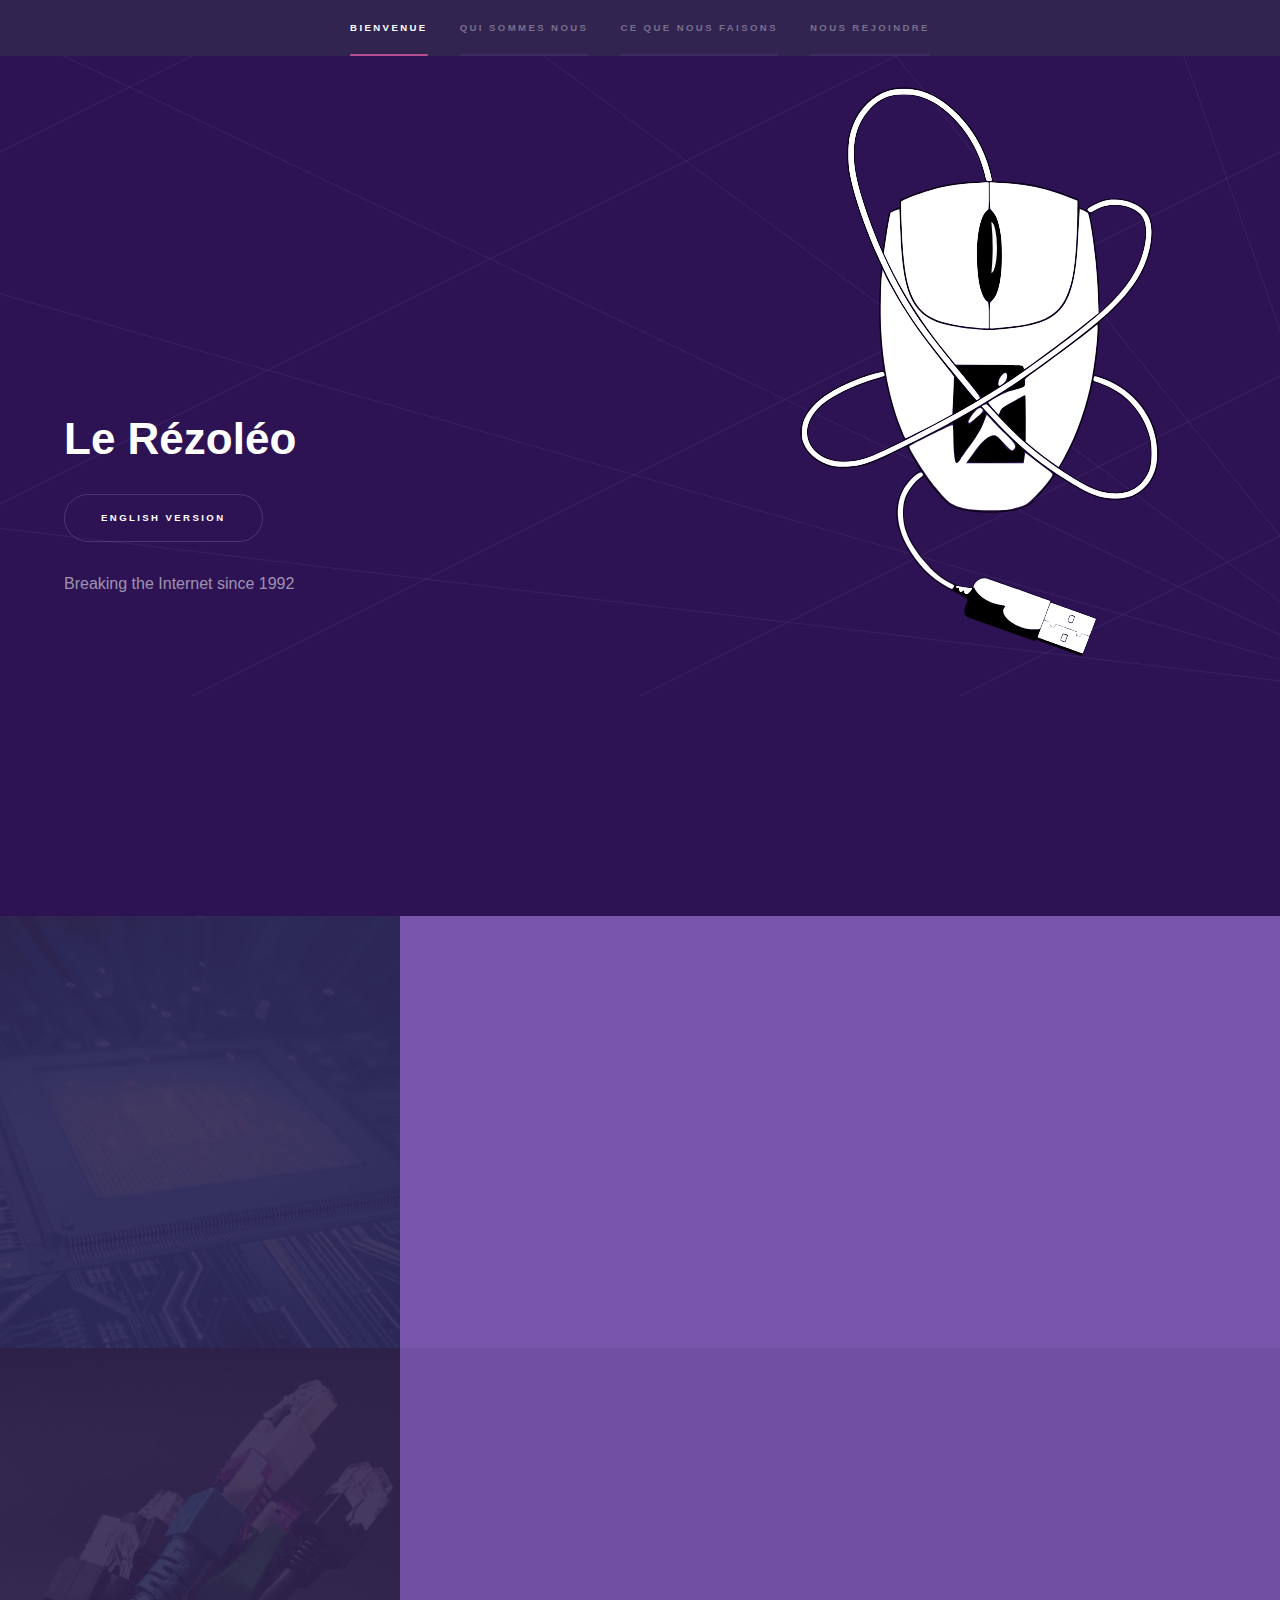
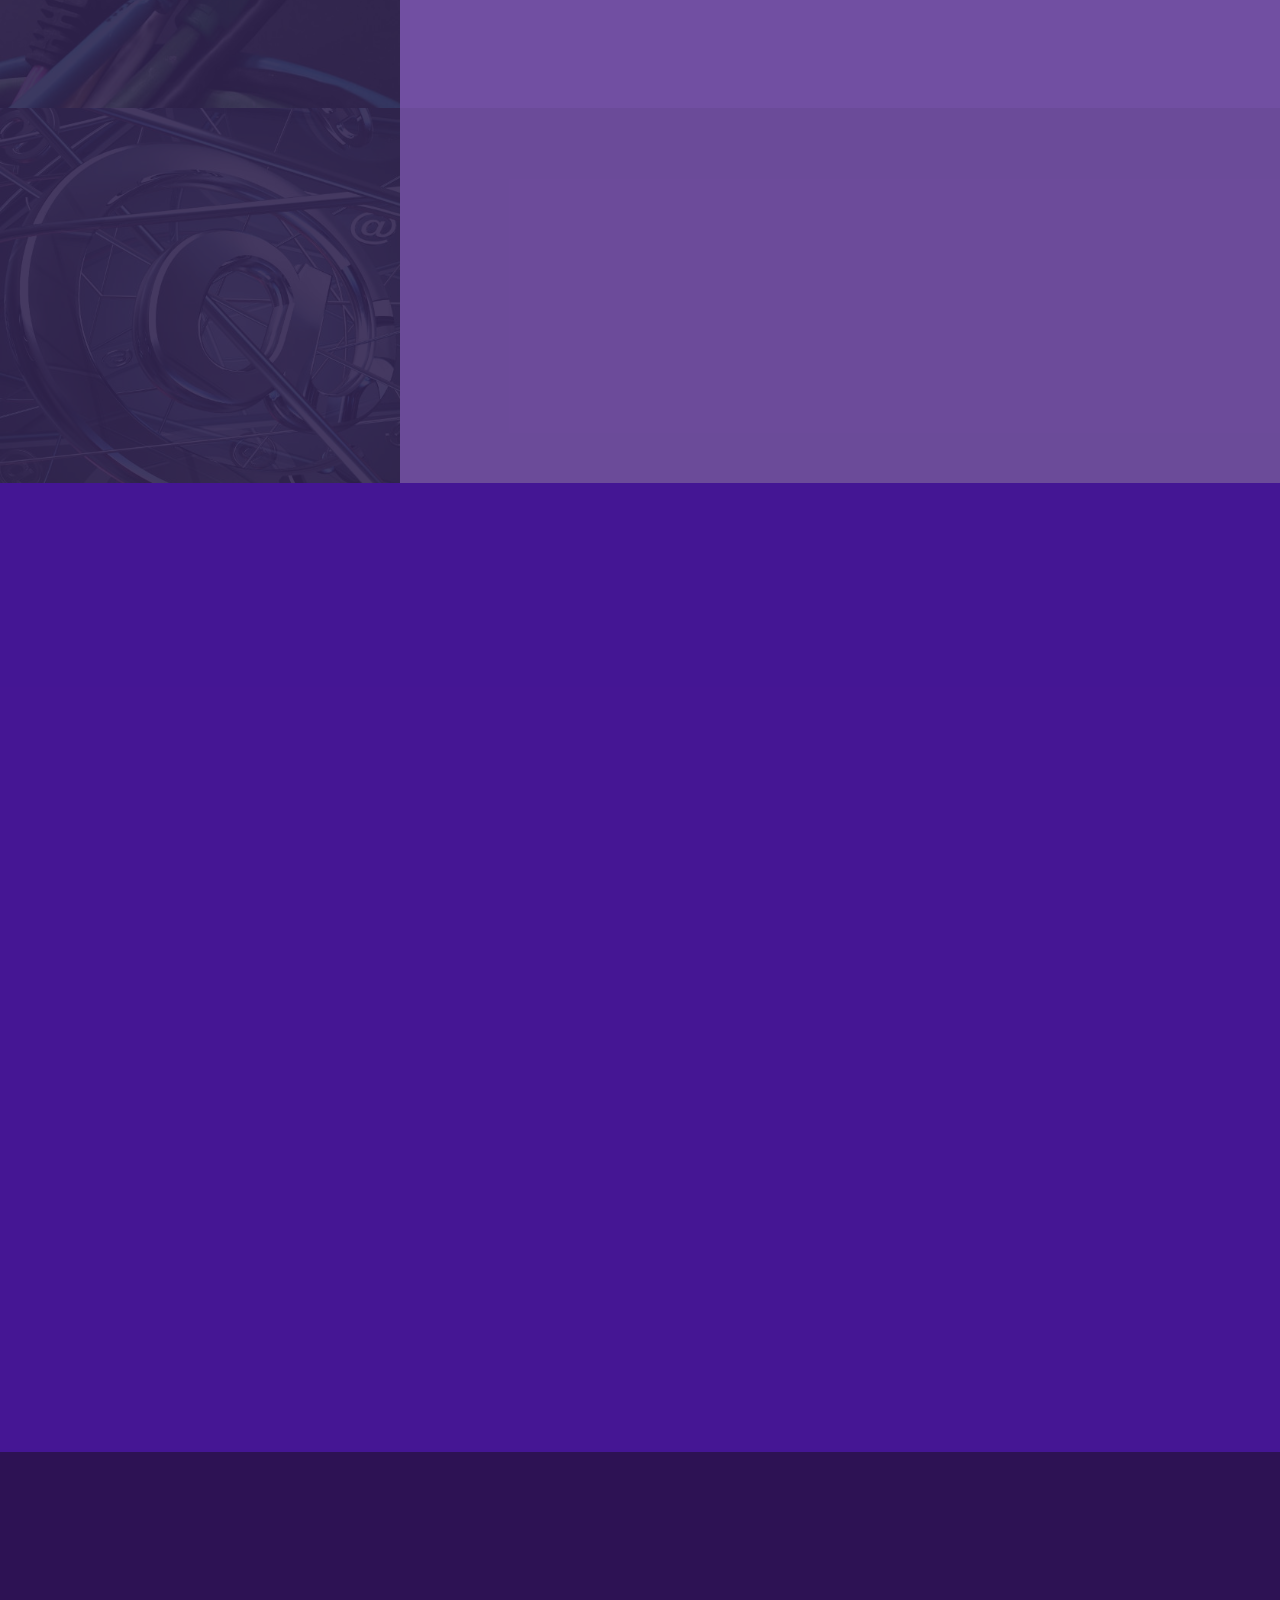
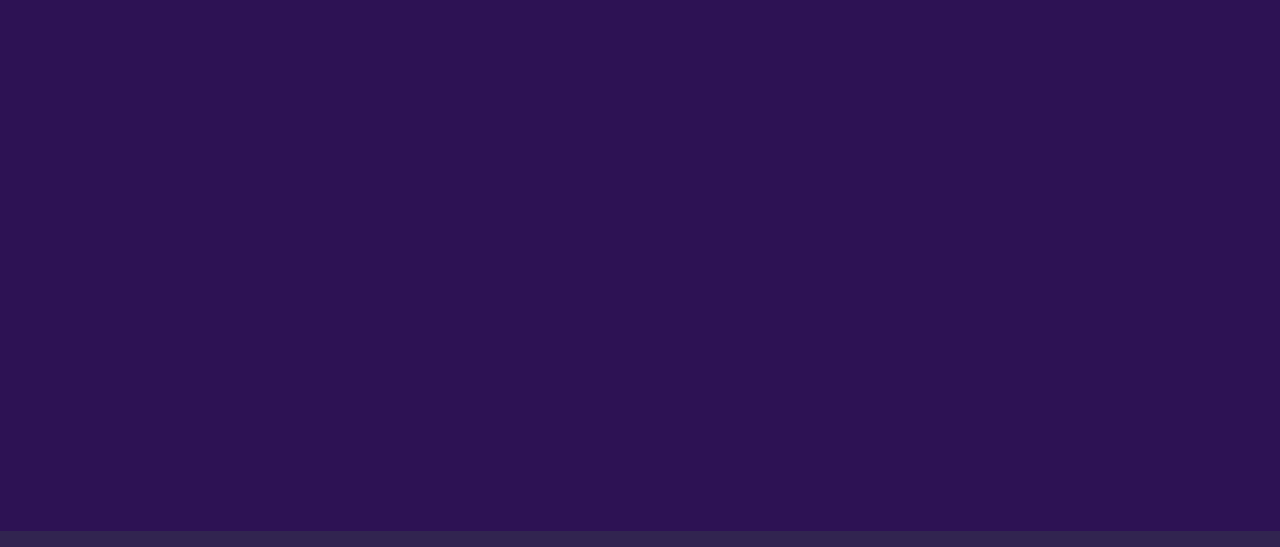
==== commit 0a37ff3b: "Update index page and subscription fees" ====
--- a/index.html
+++ b/index.html
@@ -24,9 +24,9 @@
             <nav>
                 <ul>
                     <li><a href="#intro">Bienvenue</a></li>
-                    <li><a href="#one">Qui sommes nous</a></li>
-                    <li><a href="#two">Ce que nous faisons</a></li>
-                    <li><a href="#three">Nous rejoindre</a></li>
+                    <li><a href="#who_we_are">Qui sommes nous</a></li>
+                    <li><a href="#what_we_do">Ce que nous faisons</a></li>
+                    <li><a href="#join_us">Nous rejoindre</a></li>
                 </ul>
             </nav>
         </div>
@@ -39,23 +39,21 @@
         <section id="intro" class="wrapper style1 fullscreen fade-up">
             <div class="inner">
                 <h1>Le Rézoléo</h1>
-                <li><a href="./index_En.html" class="button scrolly">English version</a></li>
+                <a href="./index_En.html" class="button scrolly">English version</a>
                 <br>
-                <br> "Breaking Internet since 1992"
-
-                </ul>
+                <br>Breaking the Internet since 1992
             </div>
         </section>
 
-        <!-- One -->
-        <section id="one" class="wrapper style2 spotlights">
+        <!-- Who we are -->
+        <section id="who_we_are" class="wrapper style2 spotlights">
             <section>
                 <a href="#" class="image"><img src="images/pic01.jpg" alt="" data-position="center center" /></a>
                 <div class="content">
                     <div class="inner">
                         <h2>Qui nous sommes</h2>
-                        <p>Le Rézoléo est l'association qui s'occupe de gérer internet à la résidence Léonard de Vinci. Ses membres sont des élèves Centraliens bénévoles. Longtemps rattaché à Centrale Lille, le Rézoléo est devenu indépendant en 2017, et
-                            est depuis un Fournisseur d'Accès Internet Associatif officiel. L'association propose de nombreux services pour les centraliens, et de nombreuses formations pour ses membres.</p>
+                        <p>Rézoléo est l'association Loi 1901 qui administre le réseau internet à la résidence Léonard de Vinci. Ses membres sont des élèves Centraliens bénévoles. Longtemps rattaché à Centrale Lille, le Rézoléo est devenu indépendant en 2017, et
+                            est depuis un Fournisseur d'Accès Internet Associatif officiel. L'association propose de nombreux services à tous les élèves de l'institut et aux autres associations, ainsi que de nombreuses formations à destination de ses membres.</p>
                         <ul class="actions">
                             <li><a href="https://poly.rezoleo.fr/doku.php?id=public:histoire_public" class="button">En savoir plus</a></li>
                         </ul>
@@ -67,9 +65,9 @@
                 <div class="content">
                     <div class="inner">
                         <h2>Règlement intérieur</h2>
-                        <p>Lisez notre règlement intérieur !</p>
+                        <p>Pour une bonne utilisation de nos services, pensez à consulter le règlement intérieur du Rézoléo en cliquant ci-dessous.</p>
                         <ul class="actions">
-                            <li><a href="https://ri.rezoleo.fr/reglement_interieur.pdf" class="button">En savoir plus</a></li>
+                            <li><a href="https://ri.rezoleo.fr/reglement_interieur.pdf" class="button">Règlement intérieur</a></li>
                         </ul>
                     </div>
                 </div>
@@ -78,9 +76,8 @@
                 <a href="#" class="image"><img src="images/pic03.jpg" alt="" data-position="25% 25%" /></a>
                 <div class="content">
                     <div class="inner">
-                        <h2>Abonnement</h2>
-                        <p>Chaque résident peut bénéficier d’une connexion Internet. Le prix de la connexion est de 8€ par mois ou 80€ par an. Vous pouvez payer vos cotisations directement via chèque, virement, carte bleue, ou en liquide. Lors de l'inscription,
-                            un mail vous sera envoyé, pour initialiser votre compte Re2o, avec lequel vous pourrez obtenir des informations sur votre abonnement.</p>
+                        <h2>Adhérent Connecté</h2>
+                        <p>Chaque résident peut bénéficier d'une connexion internet grâce à la prise ethernet disponible dans sa chambre et via le Wifi accessible dans toute la résidence. Le prix de la cotisation est de 5€ par mois (50€ pour une année). Vous pouvez régler votre cotisations par chèque, virement bancaire, carte bancaire, ou en liquide.</p>
                         <ul class="actions">
                             <li><a href="https://re2o.rezoleo.fr/" class="button">Visiter Re2o</a></li>
                         </ul>
@@ -88,8 +85,9 @@
                 </div>
             </section>
         </section>
-        <!-- Two -->
-        <section id="two" class="wrapper style3 fade-up">
+
+        <!-- What we do -->
+        <section id="what_we_do" class="wrapper style3 fade-up">
             <div class="inner">
                 <h2>Nos services</h2>
                 <p>Les nombreux services du Rézoléo.</p>
@@ -97,33 +95,32 @@
                     <section>
                         <span class="icon major fa-code"></span>
                         <h3>Hébergement Web</h3>
-                        <p>Que ce soit un site personnel, pour une association, pour une liste, ou pour un projet, le Rézoléo propose un hébergement web gratuit aux centraliens.</p>
+                        <p>Pour un site personnel, pour une association, pour une liste, ou pour un projet, le Rézoléo propose un hébergement web gratuit aux centraliens.</p>
                     </section>
                     <section>
                         <span class="icon major fa-lock"></span>
-                        <h3>Télévision via Internet</h3>
-                        <p>Tu peux regarder la télévision dans la résidence directement depuis ton ordinateur relié à internet.</p>
+                        <h3>Aide à l'installation</h3>
+                        <p>Besoin de paramétrer un routeur, ou d'installer Linux pour les cours ? Nous sommes là pour vous aider.</p>
                     </section>
                     <section>
                         <span class="icon major fa-code"></span>
                         <h3>Formations</h3>
-                        <p>Le Rézoléo propose de nombreuses formations ouvertes à toutes et à tous, tout au long de l'année, sur de nombreux sujets, tels que : introduction à Linux, Git, Unity.</p>
+                        <p>Le Rézoléo propose tout au long de l'année de nombreuses formations ouvertes à tous, sur de nombreux sujets liés à l'informatique.</p>
                     </section>
                     <section>
                         <span class="icon major fa-desktop"></span>
                         <h3>Réparation d'ordinateur</h3>
-                        <p>Si tu as des problèmes d'ordinateur, passe au local, on pourra te diagnostiquer ton problème gratuitement.</p>
+                        <p>Si tu as des problèmes d'ordinateur, passe au local pour qu'on puisse y jeter un œil.</p>
                     </section>
                     <section>
                         <span class="icon major fa-chain"></span>
                         <h3>Les mailings-list</h3>
-                        <p>Pour que la comm' passe bien, on permet aux associations de créer et gérer leur liste de diffusion, qui permet de créer une adresse e-mail publique pour un groupe de personnes. Pour créer une mailing-list en @lists.rezoleo.fr,
-                            veuillez envoyer un mail au Rézoléo en précisant le nom de la mailing et l’adresse email de son administrateur.</p>
+                        <p>Nous proposons aux associations de créer et gérer leur liste de diffusion, qui permet de créer une adresse e-mail publique pour un groupe de personnes.</p>
                     </section>
                     <section>
                         <span class="icon major fa-chain"></span>
-                        <h3>Le poly</h3>
-                        <p>Quelque soit le service que vous voulez utiliser il est documenté sur le poly</p>
+                        <h3>Le Poly</h3>
+                        <p>Tous les services que nous proposons sont documentés sur notre Poly !</p>
                         <ul class="actions">
                             <li><a href="https://poly.rezoleo.fr/doku.php?id=start" class="button">Visiter le poly</a></li>
                         </ul>
@@ -132,13 +129,13 @@
             </div>
         </section>
 
-        <!-- Three -->
-        <section id="three" class="wrapper style1 fade-up">
+        <!-- Join us -->
+        <section id="join_us" class="wrapper style1 fade-up">
             <div class="inner">
                 <h2>Nous rejoindre</h2>
-                <p>Nos réunions se déroulent tous les jeudis à 18h30 au local rézo.</p>
+                <p>Nos réunions se déroulent le jeudi à 18h au local Rézo.</p>
                 <h2>Nous trouver</h2>
-                <p>Le local est ouvert les lundis et vendredis soirs de 18h à 20h. En période de vacances scolaires, ces permanences ne sont pas respectées.</p>
+                <p>Des permanences sont effectuées en période scolaire tous les lundis et vendredis de 18h à 20h au local Rézo.</p>
                 <div class="split style1">
                     <section>
                         <img margin="0 auto" src="images/carte_local_rezoleo.png" />
@@ -147,13 +144,13 @@
                         <ul class="contact">
                             <li>
                                 <h3>Adresse</h3>
-                                <span>Résidence Léonard de Vinci<br />
-									Avenue Paul Langevin<br />
+                                <span>Résidence Léonard de Vinci<br/>
+									Avenue Paul Langevin<br/>
 									59650 Villeneuve d'Ascq</span>
                             </li>
                             <li>
                                 <h3>E-mail</h3>
-                                <a href="mailto:contact@rezoleo.fr?subject=Question sur la connexion internet&body=Bonjour,">contact@rezoleo.fr</a>
+                                <a href="mailto:contact@rezoleo.fr?subject=Question relative à [...]">contact@rezoleo.fr</a>
                             </li>
                             <li>
                                 <h3>Réseaux sociaux</h3>
@@ -182,4 +179,4 @@
 
 </body>
 
-</html>+</html>
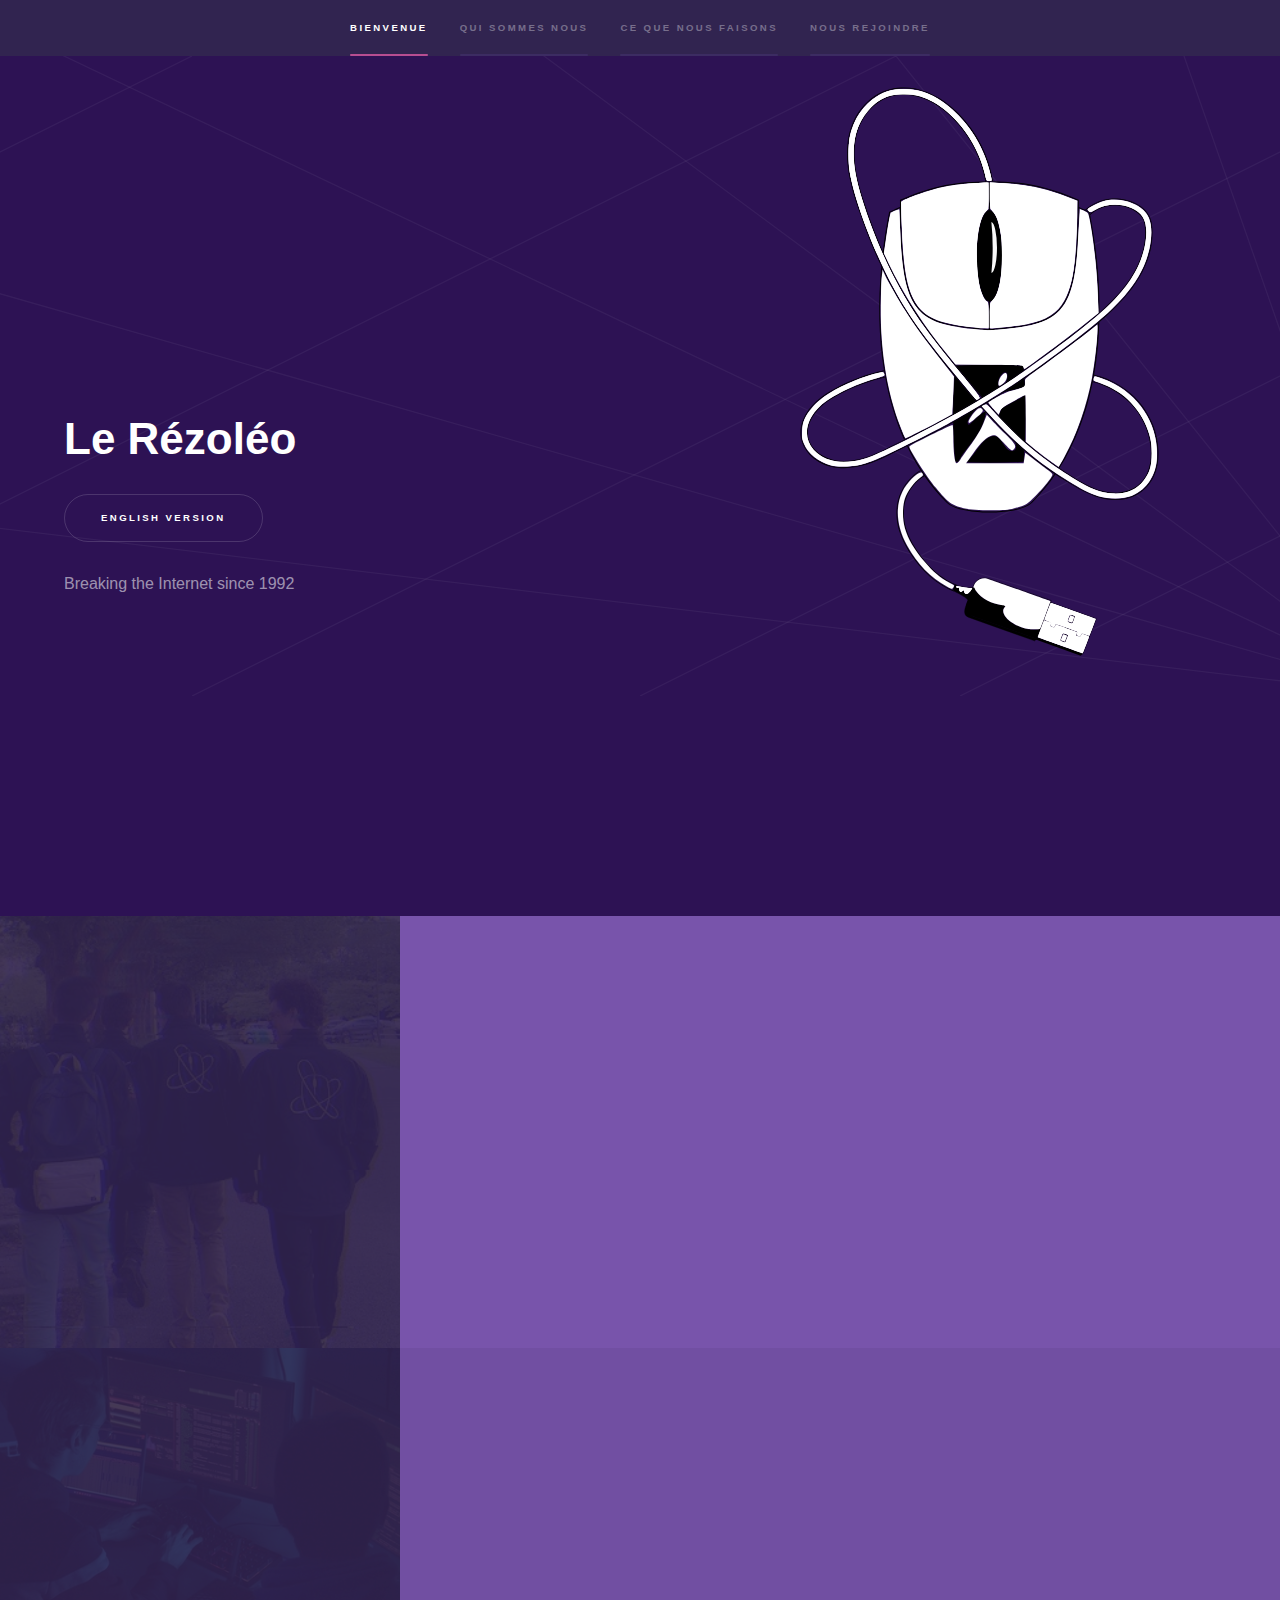
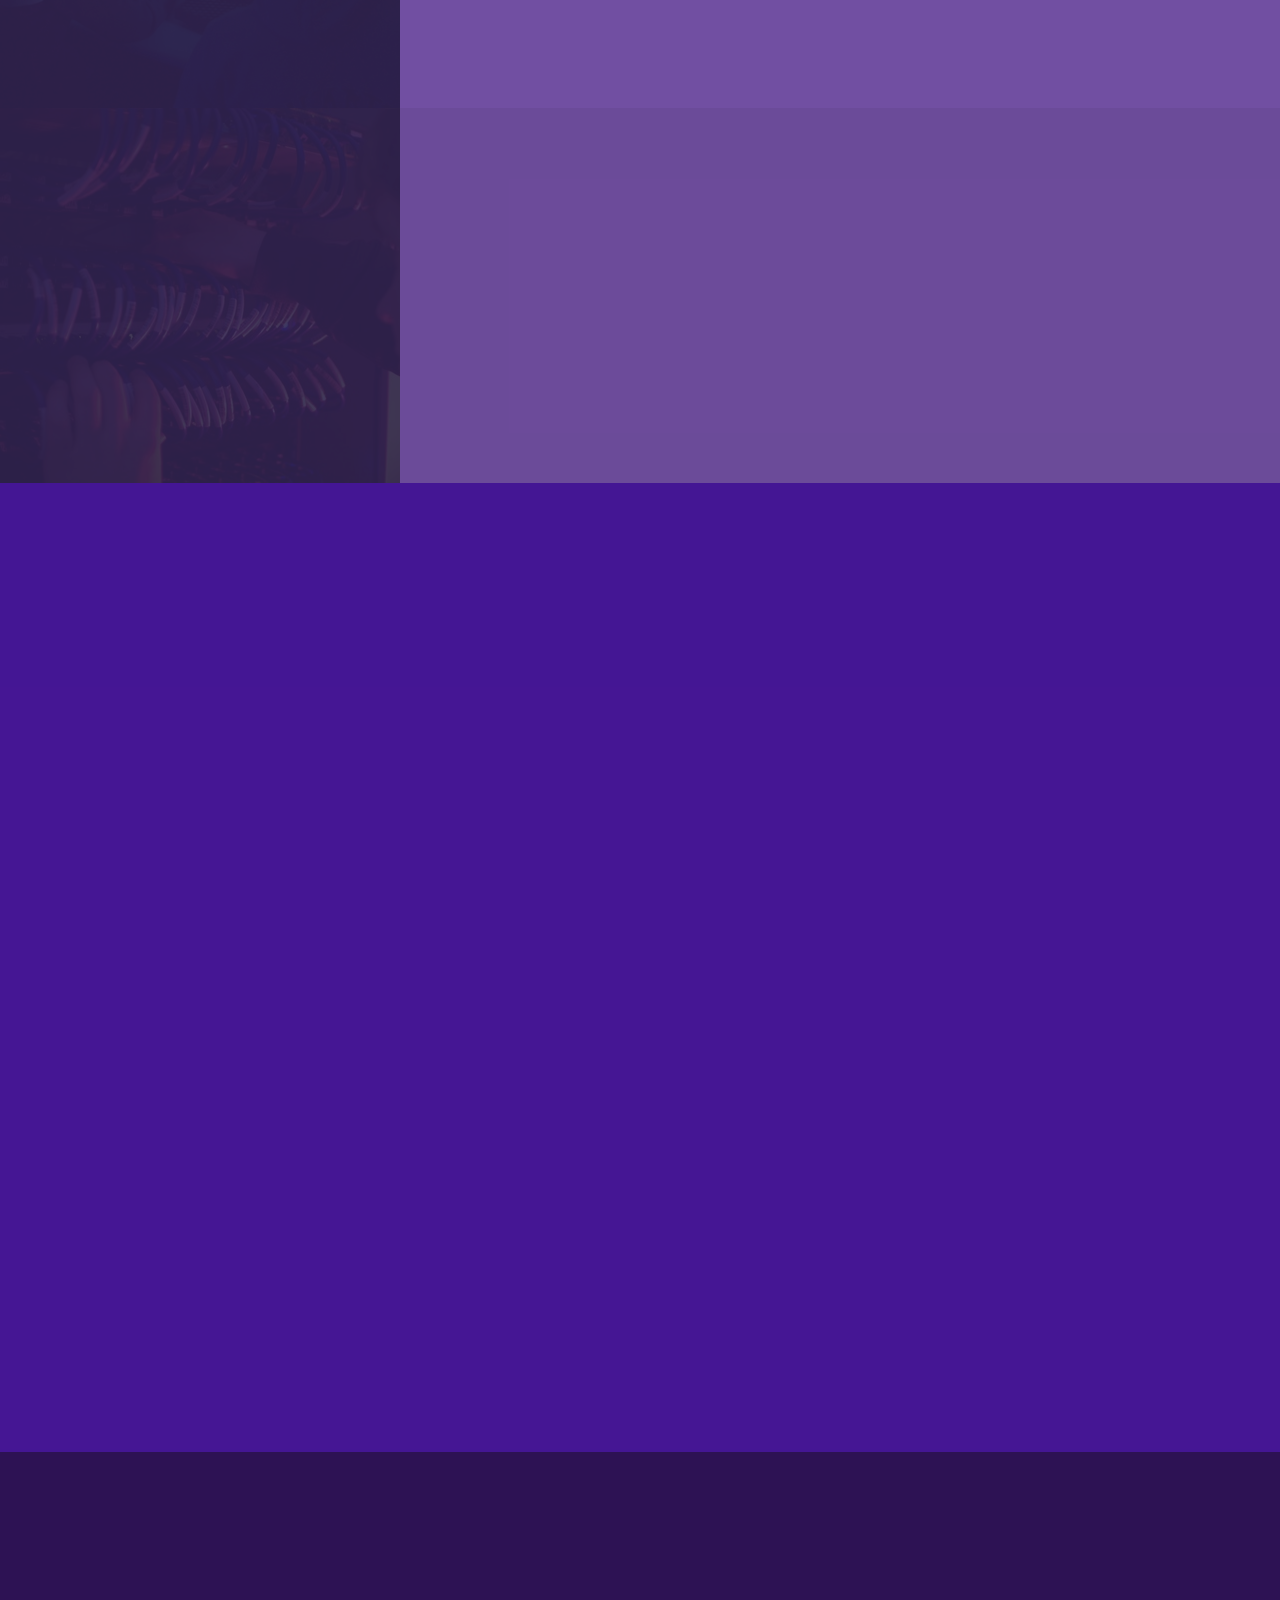
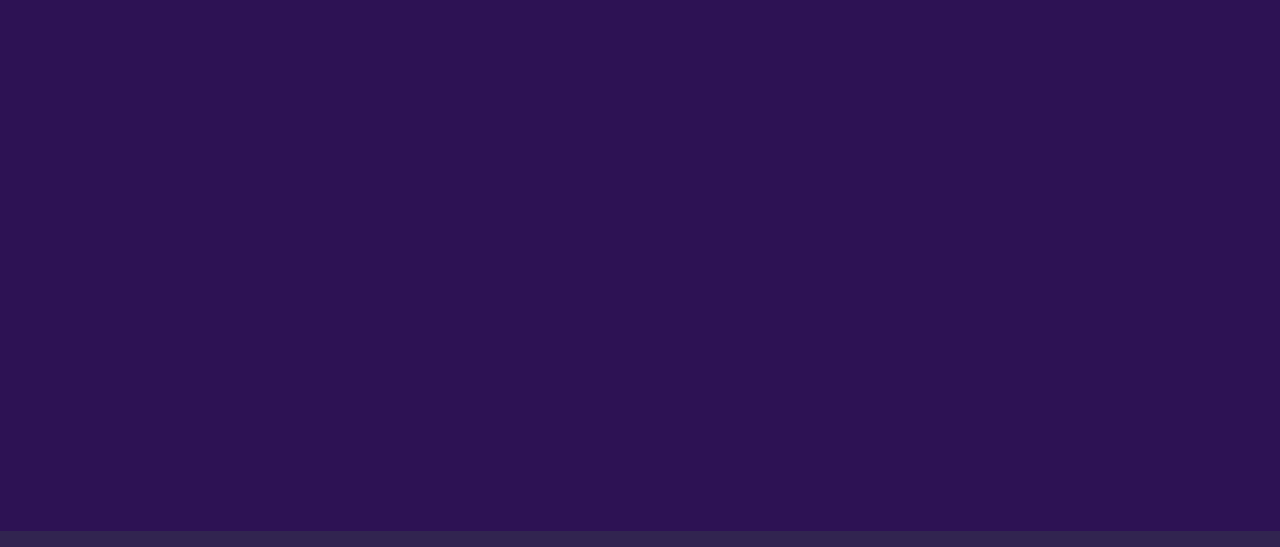
==== commit c1fdfcee: "Update images" ====
--- a/index.html
+++ b/index.html
@@ -48,7 +48,7 @@
         <!-- Who we are -->
         <section id="who_we_are" class="wrapper style2 spotlights">
             <section>
-                <a href="#" class="image"><img src="images/pic01.jpg" alt="" data-position="center center" /></a>
+                <a href="#" class="image"><img src="images/image_groupe_glitch.jpg" alt="" data-position="center center" /></a>
                 <div class="content">
                     <div class="inner">
                         <h2>Qui nous sommes</h2>
@@ -61,7 +61,7 @@
                 </div>
             </section>
             <section>
-                <a href="#" class="image"><img src="images/pic02.jpg" alt="" data-position="top center" /></a>
+                <a href="#" class="image"><img src="images/image_dark.jpg" alt="" data-position="top center" /></a>
                 <div class="content">
                     <div class="inner">
                         <h2>Règlement intérieur</h2>
@@ -73,7 +73,7 @@
                 </div>
             </section>
             <section>
-                <a href="#" class="image"><img src="images/pic03.jpg" alt="" data-position="25% 25%" /></a>
+                <a href="#" class="image"><img src="images/image_cables.jpg" alt="" data-position="25% 25%" /></a>
                 <div class="content">
                     <div class="inner">
                         <h2>Adhérent Connecté</h2>
